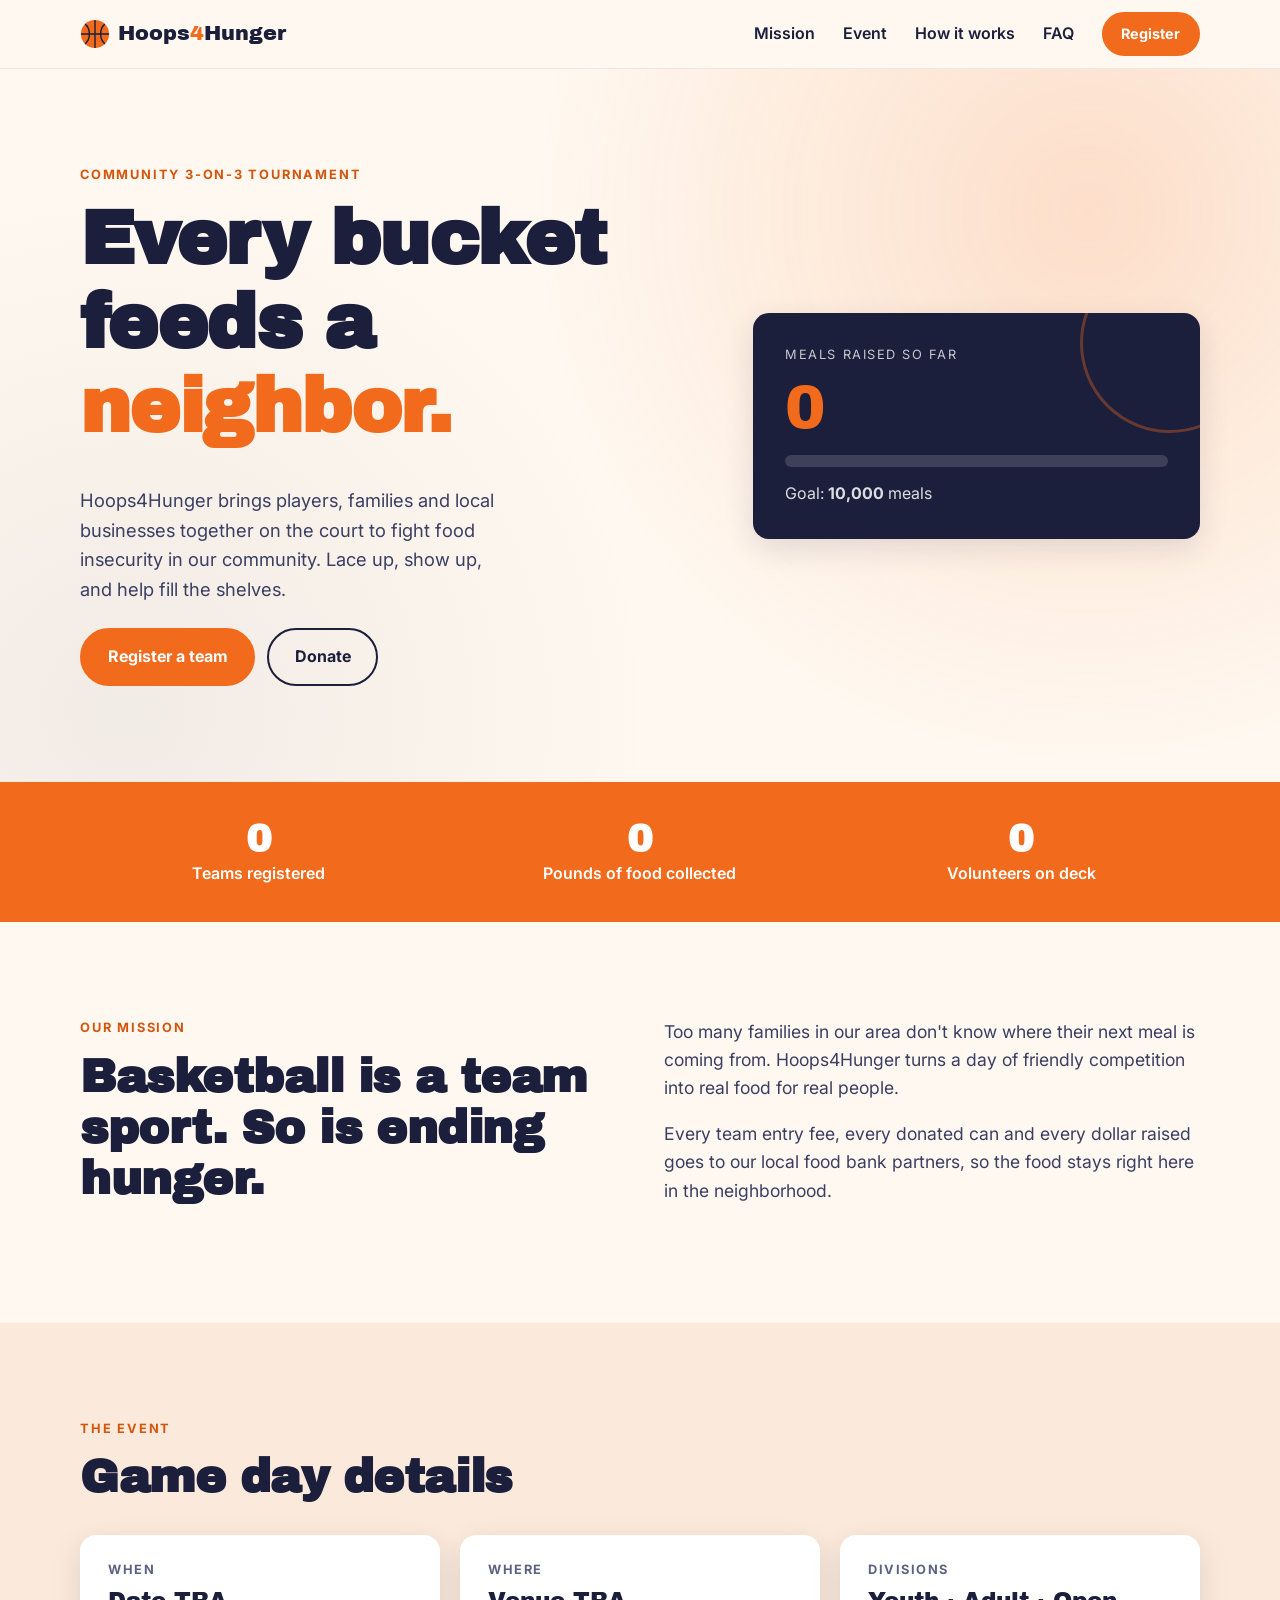
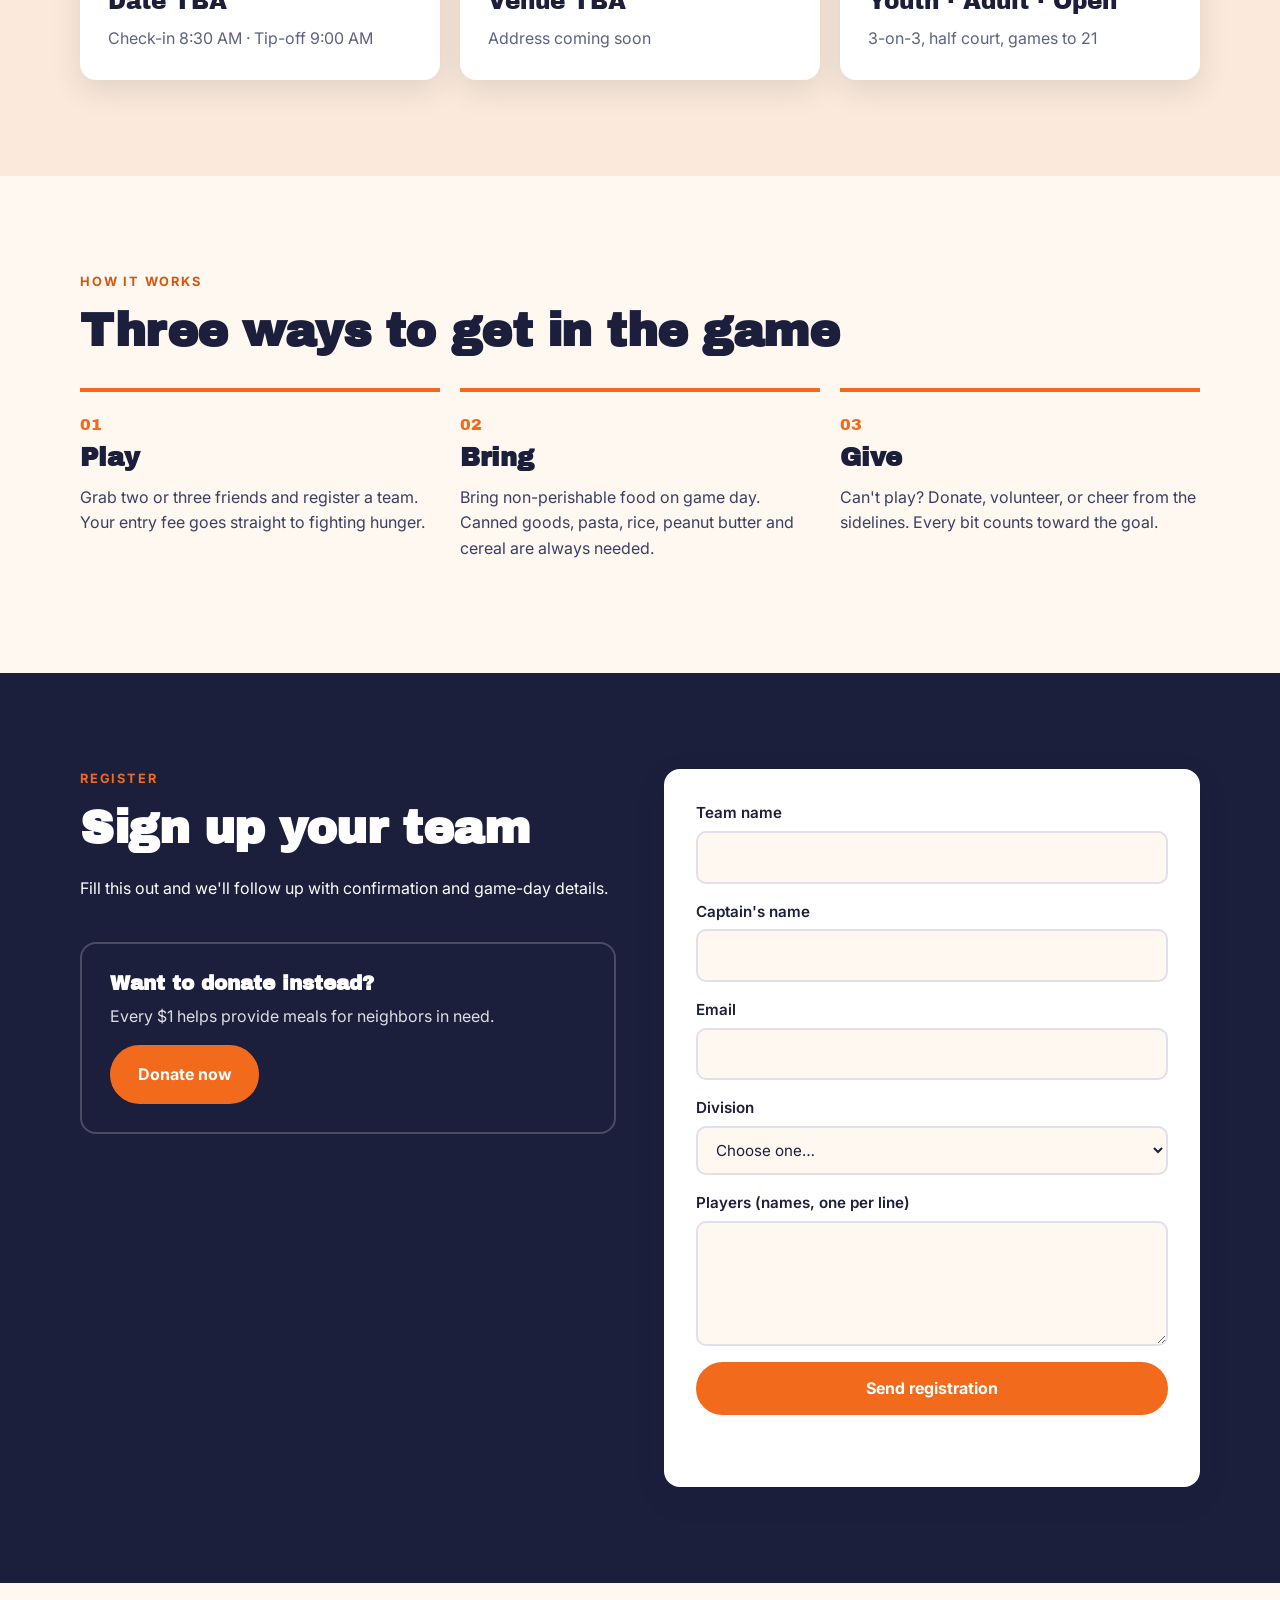
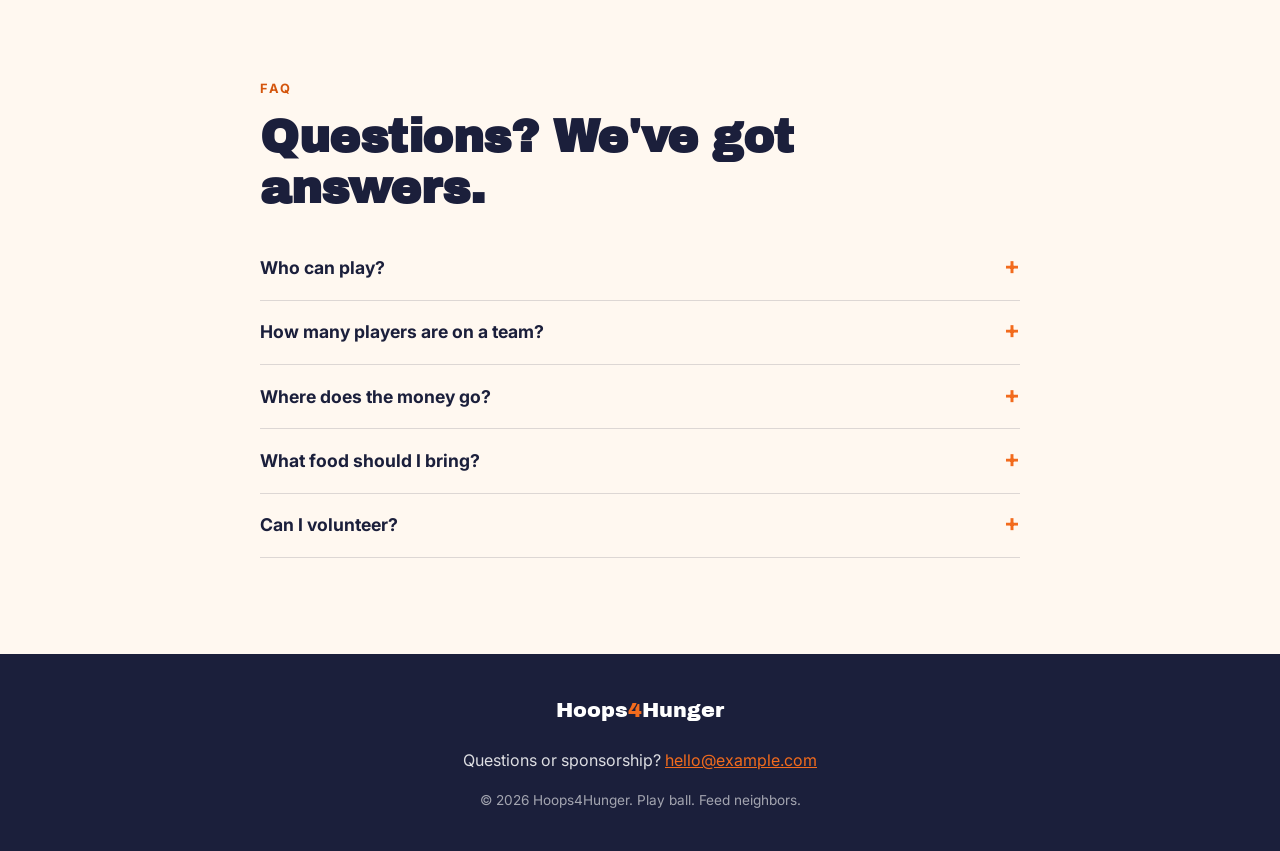
==== index.html @ 6881e4b5 "Add Hoops4Hunger one-page website Static HTML/CSS/JS site for the community 3-on-3 tournament: hero " ====
<!doctype html>
<html lang="en">
<head>
  <meta charset="utf-8">
  <meta name="viewport" content="width=device-width, initial-scale=1">
  <title>Hoops4Hunger — Play Ball. Feed Neighbors.</title>
  <meta name="description" content="Hoops4Hunger is a community basketball tournament where every bucket helps put food on the table for families in need.">
  <link rel="icon" href="data:image/svg+xml,%3Csvg xmlns='http://www.w3.org/2000/svg' viewBox='0 0 64 64'%3E%3Ccircle cx='32' cy='32' r='30' fill='%23f26b1d'/%3E%3Cpath d='M2 32h60M32 2v60M11 11c12 10 12 32 0 42M53 11c-12 10-12 32 0 42' stroke='%231b1f3b' stroke-width='3' fill='none'/%3E%3C/svg%3E">
  <link rel="preconnect" href="https://fonts.googleapis.com">
  <link rel="preconnect" href="https://fonts.gstatic.com" crossorigin>
  <link href="https://fonts.googleapis.com/css2?family=Archivo+Black&family=Inter:wght@400;500;600;700&display=swap" rel="stylesheet">
  <link rel="stylesheet" href="styles.css">
</head>
<body>
  <header class="nav" id="top">
    <div class="container nav-inner">
      <a href="#top" class="logo" aria-label="Hoops4Hunger home">
        <svg viewBox="0 0 64 64" aria-hidden="true"><circle cx="32" cy="32" r="30" fill="currentColor"/><path d="M2 32h60M32 2v60M11 11c12 10 12 32 0 42M53 11c-12 10-12 32 0 42" stroke="var(--ink)" stroke-width="3" fill="none"/></svg>
        <span class="wordmark">Hoops<span>4</span>Hunger</span>
      </a>
      <button class="nav-toggle" aria-expanded="false" aria-controls="nav-links" aria-label="Open menu">
        <span></span><span></span><span></span>
      </button>
      <nav id="nav-links" class="nav-links">
        <a href="#mission">Mission</a>
        <a href="#event">Event</a>
        <a href="#how">How it works</a>
        <a href="#faq">FAQ</a>
        <a href="#register" class="btn btn-small">Register</a>
      </nav>
    </div>
  </header>

  <main>
    <!-- HERO -->
    <section class="hero">
      <div class="container hero-inner">
        <div class="hero-copy">
          <p class="eyebrow">Community 3-on-3 Tournament</p>
          <h1>Every bucket<br>feeds a <em>neighbor.</em></h1>
          <p class="lead">Hoops4Hunger brings players, families and local businesses together on the court to fight food insecurity in our community. Lace up, show up, and help fill the shelves.</p>
          <div class="hero-actions">
            <a href="#register" class="btn">Register a team</a>
            <a href="#donate" class="btn btn-ghost">Donate</a>
          </div>
        </div>
        <div class="hero-card" aria-label="Fundraising progress">
          <p class="card-label">Meals raised so far</p>
          <p class="big-number" id="meals-count">0</p>
          <div class="progress" role="progressbar" aria-valuemin="0" aria-valuemax="100" aria-valuenow="0">
            <div class="progress-bar" id="progress-bar"></div>
          </div>
          <p class="card-foot">Goal: <strong id="meals-goal">0</strong> meals</p>
        </div>
      </div>
    </section>

    <!-- STATS -->
    <section class="stats">
      <div class="container stats-grid">
        <div><p class="stat" data-stat="teams">0</p><p>Teams registered</p></div>
        <div><p class="stat" data-stat="pounds">0</p><p>Pounds of food collected</p></div>
        <div><p class="stat" data-stat="volunteers">0</p><p>Volunteers on deck</p></div>
      </div>
    </section>

    <!-- MISSION -->
    <section id="mission" class="section">
      <div class="container split">
        <div>
          <p class="eyebrow">Our mission</p>
          <h2>Basketball is a team sport. So is ending hunger.</h2>
        </div>
        <div class="prose">
          <p>Too many families in our area don't know where their next meal is coming from. Hoops4Hunger turns a day of friendly competition into real food for real people.</p>
          <p>Every team entry fee, every donated can and every dollar raised goes to our local food bank partners, so the food stays right here in the neighborhood.</p>
        </div>
      </div>
    </section>

    <!-- EVENT -->
    <section id="event" class="section section-alt">
      <div class="container">
        <p class="eyebrow">The event</p>
        <h2>Game day details</h2>
        <!-- EDIT: replace the placeholder date, time and venue below -->
        <div class="cards">
          <article class="card">
            <h3>When</h3>
            <p class="card-big">Date TBA</p>
            <p>Check-in 8:30 AM · Tip-off 9:00 AM</p>
          </article>
          <article class="card">
            <h3>Where</h3>
            <p class="card-big">Venue TBA</p>
            <p>Address coming soon</p>
          </article>
          <article class="card">
            <h3>Divisions</h3>
            <p class="card-big">Youth · Adult · Open</p>
            <p>3-on-3, half court, games to 21</p>
          </article>
        </div>
      </div>
    </section>

    <!-- HOW IT WORKS -->
    <section id="how" class="section">
      <div class="container">
        <p class="eyebrow">How it works</p>
        <h2>Three ways to get in the game</h2>
        <ol class="steps">
          <li>
            <span class="step-num">01</span>
            <h3>Play</h3>
            <p>Grab two or three friends and register a team. Your entry fee goes straight to fighting hunger.</p>
          </li>
          <li>
            <span class="step-num">02</span>
            <h3>Bring</h3>
            <p>Bring non-perishable food on game day. Canned goods, pasta, rice, peanut butter and cereal are always needed.</p>
          </li>
          <li>
            <span class="step-num">03</span>
            <h3>Give</h3>
            <p>Can't play? Donate, volunteer, or cheer from the sidelines. Every bit counts toward the goal.</p>
          </li>
        </ol>
      </div>
    </section>

    <!-- REGISTER + DONATE -->
    <section id="register" class="section section-dark">
      <div class="container split">
        <div>
          <p class="eyebrow">Register</p>
          <h2>Sign up your team</h2>
          <p>Fill this out and we'll follow up with confirmation and game-day details.</p>
          <div id="donate" class="donate-box">
            <h3>Want to donate instead?</h3>
            <p>Every $1 helps provide meals for neighbors in need.</p>
            <!-- EDIT: point this link at your donation page (e.g. a GoFundMe, Givebutter or PayPal link) -->
            <a href="#" class="btn" id="donate-link">Donate now</a>
          </div>
        </div>
        <form class="form" id="register-form" novalidate>
          <label>Team name
            <input type="text" name="team" required autocomplete="off">
          </label>
          <label>Captain's name
            <input type="text" name="captain" required autocomplete="name">
          </label>
          <label>Email
            <input type="email" name="email" required autocomplete="email">
          </label>
          <label>Division
            <select name="division" required>
              <option value="">Choose one…</option>
              <option>Youth (under 16)</option>
              <option>Adult (16+)</option>
              <option>Open</option>
            </select>
          </label>
          <label>Players (names, one per line)
            <textarea name="players" rows="4"></textarea>
          </label>
          <button type="submit" class="btn btn-full">Send registration</button>
          <p class="form-status" id="form-status" role="status" aria-live="polite"></p>
        </form>
      </div>
    </section>

    <!-- FAQ -->
    <section id="faq" class="section">
      <div class="container narrow">
        <p class="eyebrow">FAQ</p>
        <h2>Questions? We've got answers.</h2>
        <details>
          <summary>Who can play?</summary>
          <p>Everyone! We have youth, adult and open divisions so players of every age and skill level can join in.</p>
        </details>
        <details>
          <summary>How many players are on a team?</summary>
          <p>Three on the court, with up to one substitute, so register teams of three or four.</p>
        </details>
        <details>
          <summary>Where does the money go?</summary>
          <p>All proceeds and food donations go directly to our local food bank partners.</p>
        </details>
        <details>
          <summary>What food should I bring?</summary>
          <p>Non-perishable, unexpired items: canned vegetables, soups, beans and tuna, plus pasta, rice, peanut butter and cereal. Please no glass jars.</p>
        </details>
        <details>
          <summary>Can I volunteer?</summary>
          <p>Absolutely. We need scorekeepers, refs, check-in help and food sorters. Reach out using the contact link below.</p>
        </details>
      </div>
    </section>
  </main>

  <footer class="footer">
    <div class="container footer-inner">
      <p class="logo logo-footer"><span class="wordmark">Hoops<span>4</span>Hunger</span></p>
      <!-- EDIT: replace with your real contact email -->
      <p>Questions or sponsorship? <a href="mailto:hello@example.com" id="contact-link">hello@example.com</a></p>
      <p class="small">&copy; <span id="year"></span> Hoops4Hunger. Play ball. Feed neighbors.</p>
    </div>
  </footer>

  <script src="script.js"></script>
</body>
</html>
---- styles.css ----
:root {
  --orange: #f26b1d;
  --orange-dark: #d4550c;
  --ink: #1b1f3b;
  --ink-soft: #3a3f63;
  --cream: #fff8f0;
  --sand: #fbeadb;
  --white: #ffffff;
  --muted: #5d6280;
  --radius: 16px;
  --shadow: 0 10px 30px rgba(27, 31, 59, 0.12);
}

*, *::before, *::after { box-sizing: border-box; }

html { scroll-behavior: smooth; scroll-padding-top: 80px; }

body {
  margin: 0;
  font-family: "Inter", system-ui, -apple-system, sans-serif;
  color: var(--ink);
  background: var(--cream);
  line-height: 1.6;
  -webkit-font-smoothing: antialiased;
}

h1, h2, h3 { font-family: "Archivo Black", "Inter", sans-serif; line-height: 1.1; margin: 0 0 0.5em; }
h1 { font-size: clamp(2.6rem, 7vw, 4.75rem); letter-spacing: -0.02em; }
h2 { font-size: clamp(1.9rem, 4.5vw, 2.9rem); letter-spacing: -0.01em; }
h3 { font-size: 1.25rem; }
p { margin: 0 0 1em; }
a { color: var(--orange-dark); }

.container { width: min(1120px, 100% - 32px); margin-inline: auto; }
.narrow { width: min(760px, 100% - 32px); }

.eyebrow {
  text-transform: uppercase;
  letter-spacing: 0.14em;
  font-weight: 700;
  font-size: 0.8rem;
  color: var(--orange-dark);
  margin-bottom: 0.75rem;
}

/* Buttons */
.btn {
  display: inline-block;
  background: var(--orange);
  color: var(--white);
  font-weight: 700;
  text-decoration: none;
  padding: 0.9rem 1.6rem;
  border-radius: 999px;
  border: 2px solid var(--orange);
  cursor: pointer;
  font-size: 1rem;
  font-family: inherit;
  transition: transform 0.15s ease, background 0.15s ease;
}
.btn:hover { background: var(--orange-dark); border-color: var(--orange-dark); transform: translateY(-2px); }
.btn:focus-visible, a:focus-visible, button:focus-visible, input:focus-visible, select:focus-visible, textarea:focus-visible, summary:focus-visible {
  outline: 3px solid var(--ink);
  outline-offset: 3px;
}
.btn-ghost { background: transparent; color: var(--ink); border-color: var(--ink); }
.btn-ghost:hover { background: var(--ink); color: var(--white); border-color: var(--ink); }
.btn-small { padding: 0.5rem 1.1rem; font-size: 0.9rem; }
.btn-full { width: 100%; }

/* Nav */
.nav {
  position: sticky; top: 0; z-index: 10;
  background: rgba(255, 248, 240, 0.92);
  backdrop-filter: blur(8px);
  border-bottom: 1px solid rgba(27, 31, 59, 0.08);
}
.nav-inner { display: flex; align-items: center; justify-content: space-between; height: 68px; }
.logo {
  display: inline-flex; align-items: center; gap: 0.5rem;
  font-family: "Archivo Black", sans-serif; font-size: 1.3rem;
  color: var(--ink); text-decoration: none;
}
.wordmark span { color: var(--orange); }
.logo svg { width: 30px; height: 30px; color: var(--orange); }
.nav-links { display: flex; align-items: center; gap: 1.75rem; }
.nav-links a:not(.btn) { color: var(--ink); text-decoration: none; font-weight: 600; }
.nav-links a:not(.btn):hover { color: var(--orange-dark); }
.nav-toggle { display: none; background: none; border: 0; padding: 8px; cursor: pointer; }
.nav-toggle span { display: block; width: 24px; height: 2px; background: var(--ink); margin: 5px 0; transition: transform 0.2s; }

/* Hero */
.hero {
  padding: clamp(3rem, 8vw, 6rem) 0;
  background:
    radial-gradient(circle at 85% 20%, rgba(242, 107, 29, 0.18), transparent 45%),
    radial-gradient(circle at 10% 90%, rgba(27, 31, 59, 0.06), transparent 40%);
}
.hero-inner { display: grid; grid-template-columns: 1.4fr 1fr; gap: 3rem; align-items: center; }
.hero h1 em { font-style: normal; color: var(--orange); }
.lead { font-size: 1.15rem; color: var(--ink-soft); max-width: 36ch; }
.hero-actions { display: flex; gap: 0.75rem; flex-wrap: wrap; margin-top: 1.5rem; }
.hero-card {
  background: var(--ink); color: var(--white);
  border-radius: var(--radius); padding: 2rem;
  box-shadow: var(--shadow);
  position: relative; overflow: hidden;
}
.hero-card::after {
  content: ""; position: absolute; right: -60px; top: -60px;
  width: 180px; height: 180px; border-radius: 50%;
  border: 3px solid rgba(242, 107, 29, 0.35);
}
.card-label { text-transform: uppercase; letter-spacing: 0.12em; font-size: 0.8rem; opacity: 0.75; }
.big-number { font-family: "Archivo Black", sans-serif; font-size: clamp(2.8rem, 6vw, 3.8rem); color: var(--orange); margin: 0.25rem 0 1rem; line-height: 1; }
.progress { height: 12px; background: rgba(255, 255, 255, 0.15); border-radius: 999px; overflow: hidden; }
.progress-bar { height: 100%; width: 0; background: var(--orange); border-radius: 999px; transition: width 1.4s ease; }
.card-foot { margin: 0.9rem 0 0; opacity: 0.85; }

/* Stats */
.stats { background: var(--orange); color: var(--white); padding: 2.25rem 0; }
.stats-grid { display: grid; grid-template-columns: repeat(3, 1fr); gap: 1.5rem; text-align: center; }
.stats-grid p { margin: 0; font-weight: 600; }
.stat { font-family: "Archivo Black", sans-serif; font-size: 2.4rem; line-height: 1.1; }

/* Sections */
.section { padding: clamp(3.5rem, 8vw, 6rem) 0; }
.section-alt { background: var(--sand); }
.section-dark { background: var(--ink); color: var(--white); }
.section-dark .eyebrow { color: var(--orange); }
.split { display: grid; grid-template-columns: 1fr 1fr; gap: 3rem; align-items: start; }
.prose { font-size: 1.1rem; color: var(--ink-soft); }

/* Cards */
.cards { display: grid; grid-template-columns: repeat(3, 1fr); gap: 1.25rem; margin-top: 2rem; }
.card { background: var(--white); border-radius: var(--radius); padding: 1.75rem; box-shadow: var(--shadow); }
.card h3 { font-family: "Inter", sans-serif; font-size: 0.8rem; text-transform: uppercase; letter-spacing: 0.12em; color: var(--muted); }
.card-big { font-family: "Archivo Black", sans-serif; font-size: 1.45rem; margin-bottom: 0.4rem; }
.card p:last-child { margin: 0; color: var(--muted); }

/* Steps */
.steps { list-style: none; padding: 0; margin: 2rem 0 0; display: grid; grid-template-columns: repeat(3, 1fr); gap: 1.25rem; }
.steps li { border-top: 4px solid var(--orange); padding-top: 1.25rem; }
.step-num { font-family: "Archivo Black", sans-serif; color: var(--orange); font-size: 1rem; }
.steps h3 { margin-top: 0.4rem; font-size: 1.6rem; }
.steps p { color: var(--ink-soft); }

/* Form */
.form { background: var(--white); color: var(--ink); border-radius: var(--radius); padding: 2rem; display: grid; gap: 1rem; box-shadow: var(--shadow); }
.form label { display: grid; gap: 0.35rem; font-weight: 600; font-size: 0.95rem; }
.form input, .form select, .form textarea {
  font: inherit; font-weight: 400;
  padding: 0.75rem 0.9rem;
  border: 2px solid #e3dfe9; border-radius: 10px;
  background: var(--cream); color: var(--ink);
  width: 100%;
}
.form input:focus, .form select:focus, .form textarea:focus { border-color: var(--orange); outline: none; }
.form .invalid { border-color: #c62828; }
.form-status { margin: 0; font-weight: 600; min-height: 1.5em; }
.form-status.error { color: #c62828; }
.form-status.ok { color: #2e7d32; }

.donate-box { margin-top: 2.5rem; padding: 1.75rem; border: 2px solid rgba(255, 255, 255, 0.2); border-radius: var(--radius); }
.donate-box p { opacity: 0.85; }

/* FAQ */
details { border-bottom: 1px solid rgba(27, 31, 59, 0.15); padding: 1.1rem 0; }
summary { cursor: pointer; font-weight: 700; font-size: 1.1rem; list-style: none; display: flex; justify-content: space-between; gap: 1rem; }
summary::-webkit-details-marker { display: none; }
summary::after { content: "+"; color: var(--orange); font-size: 1.5rem; line-height: 1; transition: transform 0.2s; }
details[open] summary::after { transform: rotate(45deg); }
details p { margin: 0.75rem 0 0; color: var(--ink-soft); }

/* Footer */
.footer { background: var(--ink); color: rgba(255, 255, 255, 0.85); padding: 2.5rem 0; text-align: center; }
.footer a { color: var(--orange); }
.logo-footer { color: var(--white); justify-content: center; }
.small { font-size: 0.85rem; opacity: 0.7; margin: 0; }

/* Responsive */
@media (max-width: 860px) {
  .hero-inner, .split { grid-template-columns: 1fr; gap: 2rem; }
  .cards, .steps { grid-template-columns: 1fr; }
  .nav-toggle { display: block; }
  .nav-links {
    position: absolute; top: 68px; left: 0; right: 0;
    flex-direction: column; gap: 1rem; padding: 1.5rem 16px;
    background: var(--cream); border-bottom: 1px solid rgba(27, 31, 59, 0.1);
    display: none;
  }
  .nav-links.open { display: flex; }
  .nav-toggle[aria-expanded="true"] span:nth-child(1) { transform: translateY(7px) rotate(45deg); }
  .nav-toggle[aria-expanded="true"] span:nth-child(2) { opacity: 0; }
  .nav-toggle[aria-expanded="true"] span:nth-child(3) { transform: translateY(-7px) rotate(-45deg); }
}
@media (max-width: 560px) {
  .stats-grid { grid-template-columns: 1fr; gap: 1rem; }
}

@media (prefers-reduced-motion: reduce) {
  html { scroll-behavior: auto; }
  * { transition: none !important; }
}
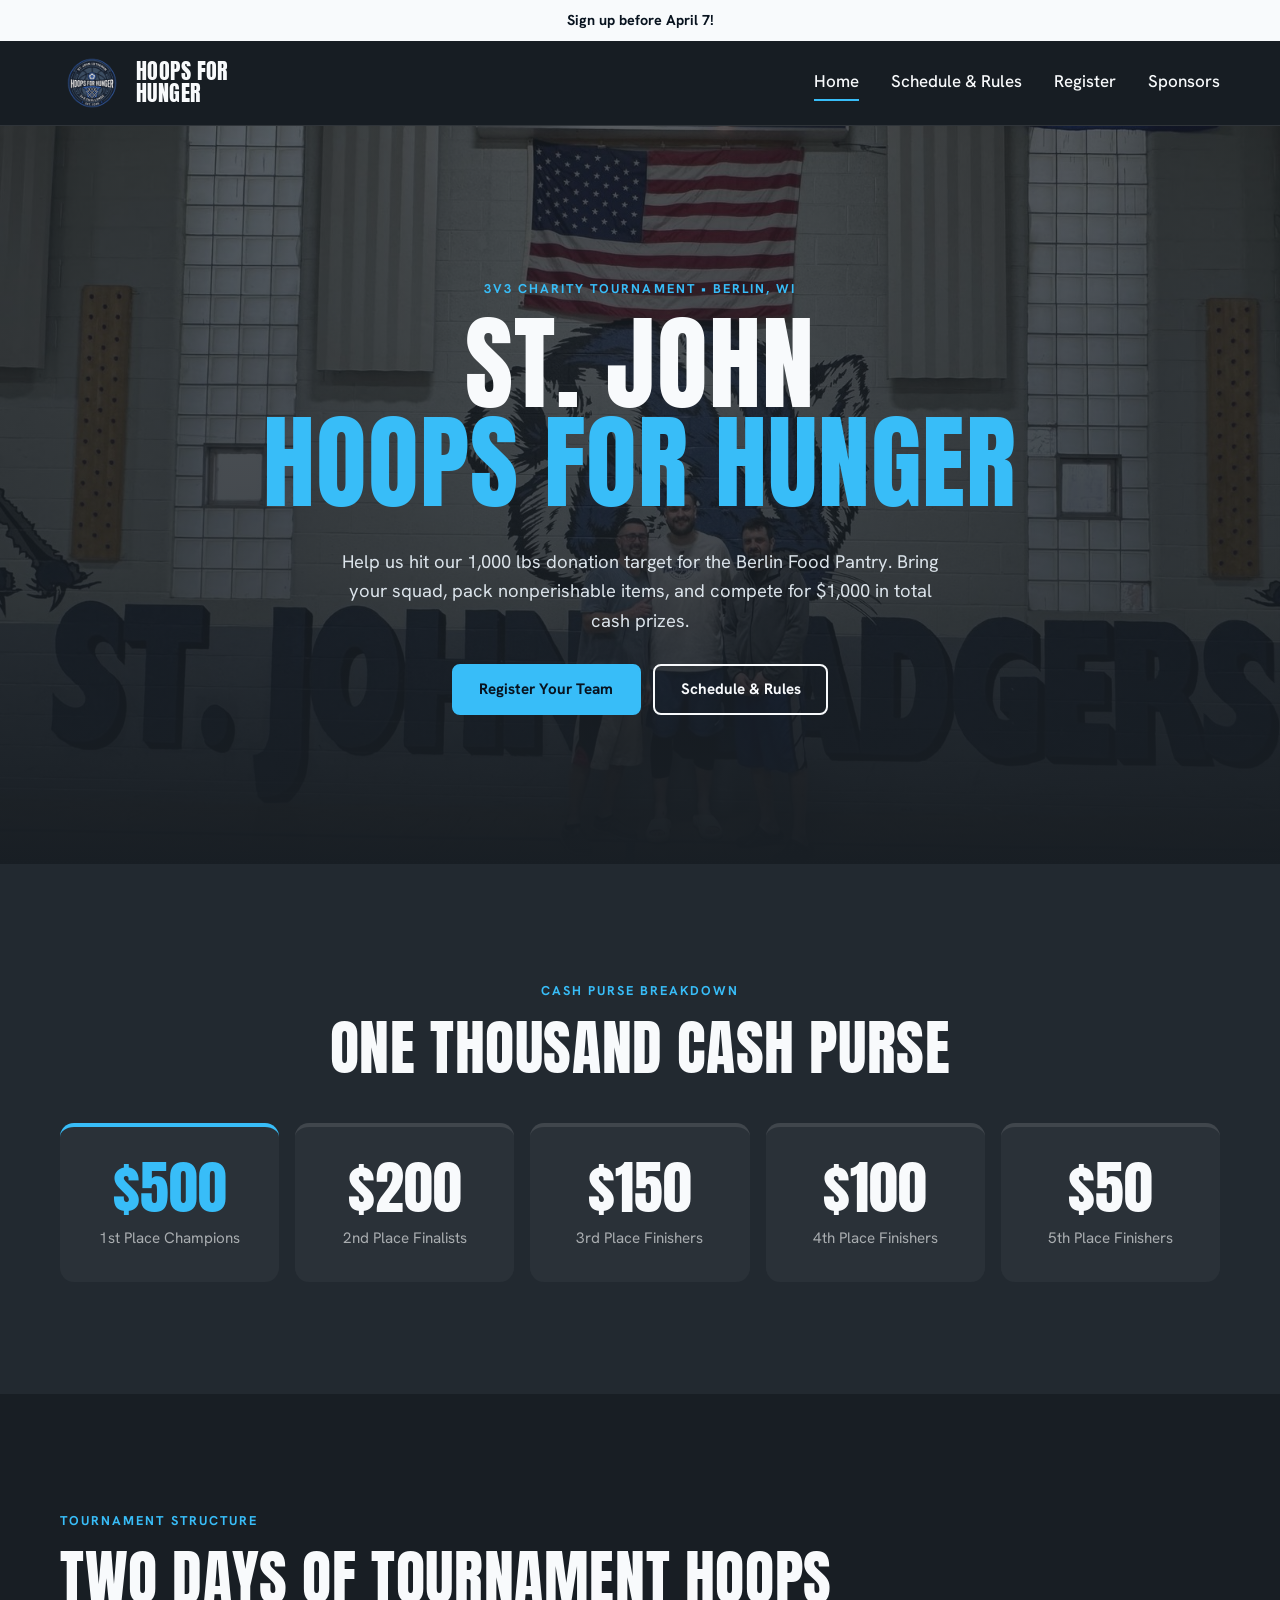
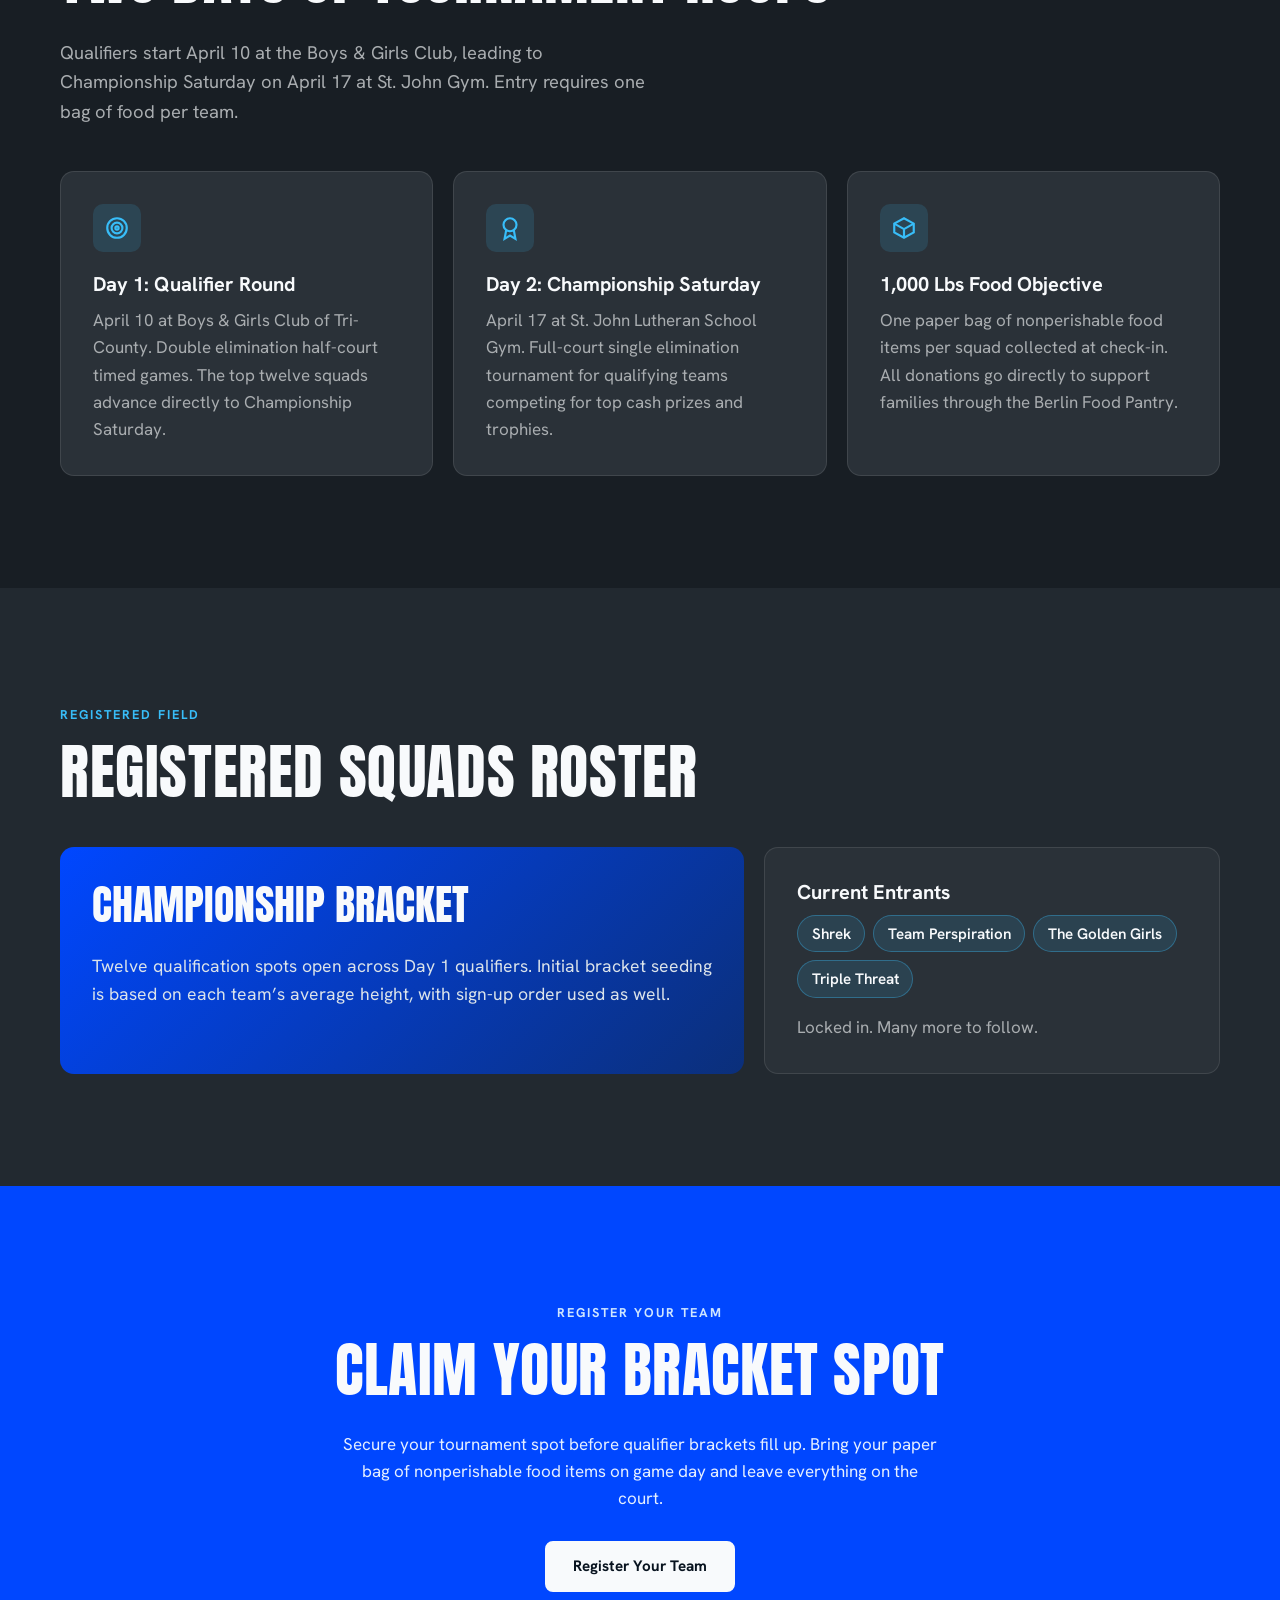
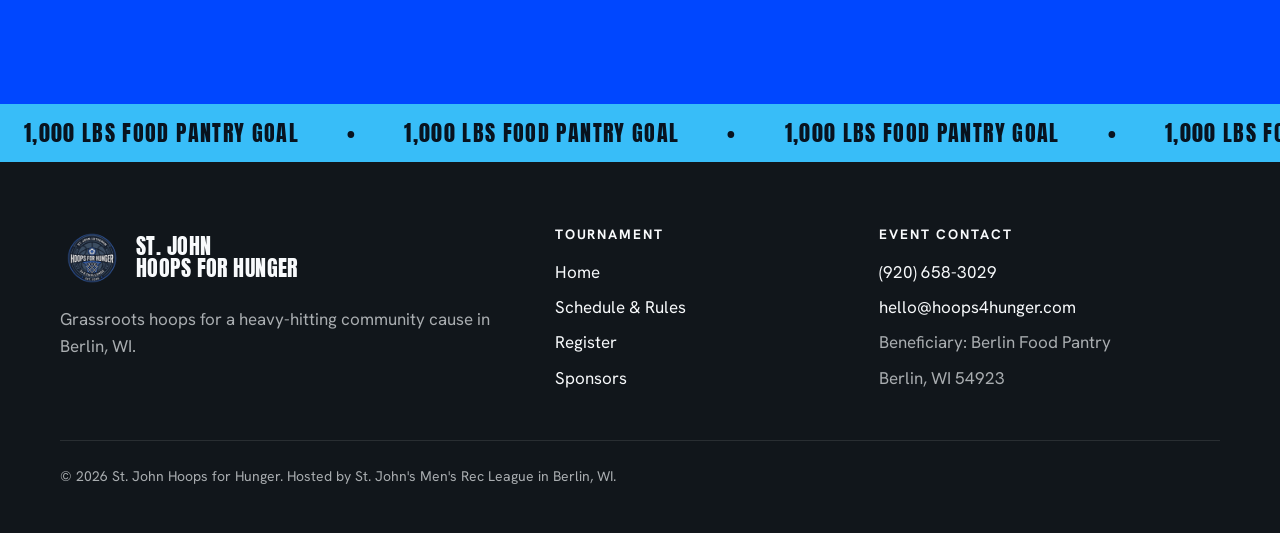
==== commit 29906034: "Rebuild site to mirror hoops4hunger.com content and rules Four pages matching the current site: Home" ====
--- a/index.html
+++ b/index.html
@@ -3,211 +3,153 @@
 <head>
   <meta charset="utf-8">
   <meta name="viewport" content="width=device-width, initial-scale=1">
-  <title>Hoops4Hunger — Play Ball. Feed Neighbors.</title>
-  <meta name="description" content="Hoops4Hunger is a community basketball tournament where every bucket helps put food on the table for families in need.">
-  <link rel="icon" href="data:image/svg+xml,%3Csvg xmlns='http://www.w3.org/2000/svg' viewBox='0 0 64 64'%3E%3Ccircle cx='32' cy='32' r='30' fill='%23f26b1d'/%3E%3Cpath d='M2 32h60M32 2v60M11 11c12 10 12 32 0 42M53 11c-12 10-12 32 0 42' stroke='%231b1f3b' stroke-width='3' fill='none'/%3E%3C/svg%3E">
+  <title>Hoops for Hunger 3v3 Challenge | St. John Lutheran Charity Basketball Event</title>
+  <meta name="description" content="Join the St. John Lutheran Hoops for Hunger 3v3 Challenge in Berlin, WI. Fast-paced basketball, community impact, and all proceeds supporting local families facing food insecurity. Register your team today.">
+  <meta property="og:title" content="St. John Hoops for Hunger 3v3 Challenge">
+  <meta property="og:description" content="3v3 charity basketball tournament in Berlin, WI benefiting the Berlin Food Pantry.">
+  <meta property="og:image" content="images/logo.png">
+  <link rel="icon" type="image/png" href="images/logo.png">
   <link rel="preconnect" href="https://fonts.googleapis.com">
   <link rel="preconnect" href="https://fonts.gstatic.com" crossorigin>
-  <link href="https://fonts.googleapis.com/css2?family=Archivo+Black&family=Inter:wght@400;500;600;700&display=swap" rel="stylesheet">
+  <link href="https://fonts.googleapis.com/css2?family=Anton&family=Hanken+Grotesk:wght@400;500;600;700&display=swap" rel="stylesheet">
   <link rel="stylesheet" href="styles.css">
 </head>
 <body>
-  <header class="nav" id="top">
+  <a class="announce" href="register.html">Sign up before April 7!</a>
+  <header class="nav">
     <div class="container nav-inner">
-      <a href="#top" class="logo" aria-label="Hoops4Hunger home">
-        <svg viewBox="0 0 64 64" aria-hidden="true"><circle cx="32" cy="32" r="30" fill="currentColor"/><path d="M2 32h60M32 2v60M11 11c12 10 12 32 0 42M53 11c-12 10-12 32 0 42" stroke="var(--ink)" stroke-width="3" fill="none"/></svg>
-        <span class="wordmark">Hoops<span>4</span>Hunger</span>
-      </a>
-      <button class="nav-toggle" aria-expanded="false" aria-controls="nav-links" aria-label="Open menu">
-        <span></span><span></span><span></span>
-      </button>
+      <a href="index.html" class="brand"><img src="images/logo.png" alt="St. John Lutheran Hoops for Hunger 3v3 Challenge logo"><span>Hoops for<br>Hunger</span></a>
+      <button class="nav-toggle" aria-expanded="false" aria-controls="nav-links" aria-label="Menu"><span></span><span></span><span></span></button>
       <nav id="nav-links" class="nav-links">
-        <a href="#mission">Mission</a>
-        <a href="#event">Event</a>
-        <a href="#how">How it works</a>
-        <a href="#faq">FAQ</a>
-        <a href="#register" class="btn btn-small">Register</a>
+        <a href="index.html" aria-current="page">Home</a>
+        <a href="schedule-rules.html">Schedule &amp; Rules</a>
+        <a href="register.html">Register</a>
+        <a href="sponsors.html">Sponsors</a>
       </nav>
     </div>
   </header>
 
   <main>
-    <!-- HERO -->
     <section class="hero">
-      <div class="container hero-inner">
-        <div class="hero-copy">
-          <p class="eyebrow">Community 3-on-3 Tournament</p>
-          <h1>Every bucket<br>feeds a <em>neighbor.</em></h1>
-          <p class="lead">Hoops4Hunger brings players, families and local businesses together on the court to fight food insecurity in our community. Lace up, show up, and help fill the shelves.</p>
-          <div class="hero-actions">
-            <a href="#register" class="btn">Register a team</a>
-            <a href="#donate" class="btn btn-ghost">Donate</a>
-          </div>
-        </div>
-        <div class="hero-card" aria-label="Fundraising progress">
-          <p class="card-label">Meals raised so far</p>
-          <p class="big-number" id="meals-count">0</p>
-          <div class="progress" role="progressbar" aria-valuemin="0" aria-valuemax="100" aria-valuenow="0">
-            <div class="progress-bar" id="progress-bar"></div>
-          </div>
-          <p class="card-foot">Goal: <strong id="meals-goal">0</strong> meals</p>
+      <div class="container center">
+        <p class="eyebrow">3v3 Charity Tournament • Berlin, WI</p>
+        <h1>St. John<br><span class="accent">Hoops for Hunger</span></h1>
+        <p class="lead">Help us hit our 1,000 lbs donation target for the Berlin Food Pantry. Bring your squad, pack nonperishable items, and compete for $1,000 in total cash prizes.</p>
+        <div class="btn-row">
+          <a href="register.html" class="btn">Register Your Team</a>
+          <a href="schedule-rules.html" class="btn btn-outline">Schedule &amp; Rules</a>
         </div>
       </div>
     </section>
 
-    <!-- STATS -->
-    <section class="stats">
-      <div class="container stats-grid">
-        <div><p class="stat" data-stat="teams">0</p><p>Teams registered</p></div>
-        <div><p class="stat" data-stat="pounds">0</p><p>Pounds of food collected</p></div>
-        <div><p class="stat" data-stat="volunteers">0</p><p>Volunteers on deck</p></div>
-      </div>
-    </section>
-
-    <!-- MISSION -->
-    <section id="mission" class="section">
-      <div class="container split">
-        <div>
-          <p class="eyebrow">Our mission</p>
-          <h2>Basketball is a team sport. So is ending hunger.</h2>
+    <section class="section section-raised">
+      <div class="container">
+        <div class="section-head center">
+          <p class="eyebrow">Cash Purse Breakdown</p>
+          <h2>One Thousand Cash Purse</h2>
         </div>
-        <div class="prose">
-          <p>Too many families in our area don't know where their next meal is coming from. Hoops4Hunger turns a day of friendly competition into real food for real people.</p>
-          <p>Every team entry fee, every donated can and every dollar raised goes to our local food bank partners, so the food stays right here in the neighborhood.</p>
+        <div class="purse">
+          <div class="purse-item"><p class="purse-amount">$500</p><p class="purse-label">1st Place Champions</p></div>
+          <div class="purse-item"><p class="purse-amount">$200</p><p class="purse-label">2nd Place Finalists</p></div>
+          <div class="purse-item"><p class="purse-amount">$150</p><p class="purse-label">3rd Place Finishers</p></div>
+          <div class="purse-item"><p class="purse-amount">$100</p><p class="purse-label">4th Place Finishers</p></div>
+          <div class="purse-item"><p class="purse-amount">$50</p><p class="purse-label">5th Place Finishers</p></div>
         </div>
       </div>
     </section>
 
-    <!-- EVENT -->
-    <section id="event" class="section section-alt">
+    <section class="section">
       <div class="container">
-        <p class="eyebrow">The event</p>
-        <h2>Game day details</h2>
-        <!-- EDIT: replace the placeholder date, time and venue below -->
+        <div class="section-head">
+          <p class="eyebrow">Tournament Structure</p>
+          <h2>Two Days of Tournament Hoops</h2>
+          <p class="lead">Qualifiers start April 10 at the Boys &amp; Girls Club, leading to Championship Saturday on April 17 at St. John Gym. Entry requires one bag of food per team.</p>
+        </div>
         <div class="cards">
           <article class="card">
-            <h3>When</h3>
-            <p class="card-big">Date TBA</p>
-            <p>Check-in 8:30 AM · Tip-off 9:00 AM</p>
+            <div class="card-icon"><svg viewBox="0 0 24 24" fill="none" stroke="currentColor" stroke-width="2" aria-hidden="true"><circle cx="12" cy="12" r="9"/><circle cx="12" cy="12" r="5"/><circle cx="12" cy="12" r="1.5"/></svg></div>
+            <h3>Day 1: Qualifier Round</h3>
+            <p>April 10 at Boys &amp; Girls Club of Tri-County. Double elimination half-court timed games. The top twelve squads advance directly to Championship Saturday.</p>
           </article>
           <article class="card">
-            <h3>Where</h3>
-            <p class="card-big">Venue TBA</p>
-            <p>Address coming soon</p>
+            <div class="card-icon"><svg viewBox="0 0 24 24" fill="none" stroke="currentColor" stroke-width="2" aria-hidden="true"><circle cx="12" cy="9" r="6"/><path d="M8.5 14 7 22l5-3 5 3-1.5-8"/></svg></div>
+            <h3>Day 2: Championship Saturday</h3>
+            <p>April 17 at St. John Lutheran School Gym. Full-court single elimination tournament for qualifying teams competing for top cash prizes and trophies.</p>
           </article>
           <article class="card">
-            <h3>Divisions</h3>
-            <p class="card-big">Youth · Adult · Open</p>
-            <p>3-on-3, half court, games to 21</p>
+            <div class="card-icon"><svg viewBox="0 0 24 24" fill="none" stroke="currentColor" stroke-width="2" aria-hidden="true"><path d="M21 8 12 3 3 8v8l9 5 9-5z"/><path d="m3 8 9 5 9-5M12 13v8"/></svg></div>
+            <h3>1,000 Lbs Food Objective</h3>
+            <p>One paper bag of nonperishable food items per squad collected at check-in. All donations go directly to support families through the Berlin Food Pantry.</p>
           </article>
         </div>
       </div>
     </section>
 
-    <!-- HOW IT WORKS -->
-    <section id="how" class="section">
+    <section class="section section-raised">
       <div class="container">
-        <p class="eyebrow">How it works</p>
-        <h2>Three ways to get in the game</h2>
-        <ol class="steps">
-          <li>
-            <span class="step-num">01</span>
-            <h3>Play</h3>
-            <p>Grab two or three friends and register a team. Your entry fee goes straight to fighting hunger.</p>
-          </li>
-          <li>
-            <span class="step-num">02</span>
-            <h3>Bring</h3>
-            <p>Bring non-perishable food on game day. Canned goods, pasta, rice, peanut butter and cereal are always needed.</p>
-          </li>
-          <li>
-            <span class="step-num">03</span>
-            <h3>Give</h3>
-            <p>Can't play? Donate, volunteer, or cheer from the sidelines. Every bit counts toward the goal.</p>
-          </li>
-        </ol>
+        <div class="section-head">
+          <p class="eyebrow">Registered Field</p>
+          <h2>Registered Squads Roster</h2>
+        </div>
+        <div class="roster">
+          <article class="card card-feature">
+            <h3>Championship Bracket</h3>
+            <p>Twelve qualification spots open across Day 1 qualifiers. Initial bracket seeding is based on each team’s average height, with sign-up order used as well.</p>
+          </article>
+          <article class="card">
+            <h3>Current Entrants</h3>
+            <ul class="team-list">
+              <li>Shrek</li>
+              <li>Team Perspiration</li>
+              <li>The Golden Girls</li>
+              <li>Triple Threat</li>
+            </ul>
+            <p>Locked in. Many more to follow.</p>
+          </article>
+        </div>
       </div>
     </section>
 
-    <!-- REGISTER + DONATE -->
-    <section id="register" class="section section-dark">
-      <div class="container split">
-        <div>
-          <p class="eyebrow">Register</p>
-          <h2>Sign up your team</h2>
-          <p>Fill this out and we'll follow up with confirmation and game-day details.</p>
-          <div id="donate" class="donate-box">
-            <h3>Want to donate instead?</h3>
-            <p>Every $1 helps provide meals for neighbors in need.</p>
-            <!-- EDIT: point this link at your donation page (e.g. a GoFundMe, Givebutter or PayPal link) -->
-            <a href="#" class="btn" id="donate-link">Donate now</a>
-          </div>
-        </div>
-        <form class="form" id="register-form" novalidate>
-          <label>Team name
-            <input type="text" name="team" required autocomplete="off">
-          </label>
-          <label>Captain's name
-            <input type="text" name="captain" required autocomplete="name">
-          </label>
-          <label>Email
-            <input type="email" name="email" required autocomplete="email">
-          </label>
-          <label>Division
-            <select name="division" required>
-              <option value="">Choose one…</option>
-              <option>Youth (under 16)</option>
-              <option>Adult (16+)</option>
-              <option>Open</option>
-            </select>
-          </label>
-          <label>Players (names, one per line)
-            <textarea name="players" rows="4"></textarea>
-          </label>
-          <button type="submit" class="btn btn-full">Send registration</button>
-          <p class="form-status" id="form-status" role="status" aria-live="polite"></p>
-        </form>
-      </div>
-    </section>
-
-    <!-- FAQ -->
-    <section id="faq" class="section">
-      <div class="container narrow">
-        <p class="eyebrow">FAQ</p>
-        <h2>Questions? We've got answers.</h2>
-        <details>
-          <summary>Who can play?</summary>
-          <p>Everyone! We have youth, adult and open divisions so players of every age and skill level can join in.</p>
-        </details>
-        <details>
-          <summary>How many players are on a team?</summary>
-          <p>Three on the court, with up to one substitute, so register teams of three or four.</p>
-        </details>
-        <details>
-          <summary>Where does the money go?</summary>
-          <p>All proceeds and food donations go directly to our local food bank partners.</p>
-        </details>
-        <details>
-          <summary>What food should I bring?</summary>
-          <p>Non-perishable, unexpired items: canned vegetables, soups, beans and tuna, plus pasta, rice, peanut butter and cereal. Please no glass jars.</p>
-        </details>
-        <details>
-          <summary>Can I volunteer?</summary>
-          <p>Absolutely. We need scorekeepers, refs, check-in help and food sorters. Reach out using the contact link below.</p>
-        </details>
+    <section class="section cta-band">
+      <div class="container">
+        <p class="eyebrow">Register Your Team</p>
+        <h2>Claim Your Bracket Spot</h2>
+        <p>Secure your tournament spot before qualifier brackets fill up. Bring your paper bag of nonperishable food items on game day and leave everything on the court.</p>
+        <div class="btn-row" style="justify-content:center"><a href="register.html" class="btn btn-light">Register Your Team</a></div>
       </div>
     </section>
   </main>
 
+  <div class="goal-strip" aria-hidden="true"><div class="goal-track"><span>1,000 LBS FOOD PANTRY GOAL</span><span>•</span><span>1,000 LBS FOOD PANTRY GOAL</span><span>•</span><span>1,000 LBS FOOD PANTRY GOAL</span><span>•</span><span>1,000 LBS FOOD PANTRY GOAL</span><span>•</span><span>1,000 LBS FOOD PANTRY GOAL</span><span>•</span><span>1,000 LBS FOOD PANTRY GOAL</span><span>•</span><span>1,000 LBS FOOD PANTRY GOAL</span><span>•</span><span>1,000 LBS FOOD PANTRY GOAL</span><span>•</span></div></div>
   <footer class="footer">
-    <div class="container footer-inner">
-      <p class="logo logo-footer"><span class="wordmark">Hoops<span>4</span>Hunger</span></p>
-      <!-- EDIT: replace with your real contact email -->
-      <p>Questions or sponsorship? <a href="mailto:hello@example.com" id="contact-link">hello@example.com</a></p>
-      <p class="small">&copy; <span id="year"></span> Hoops4Hunger. Play ball. Feed neighbors.</p>
+    <div class="container">
+      <div class="footer-grid">
+        <div>
+          <a href="index.html" class="brand"><img src="images/logo.png" alt=""><span>St. John<br>Hoops for Hunger</span></a>
+          <p>Grassroots hoops for a heavy-hitting community cause in Berlin, WI.</p>
+        </div>
+        <div>
+          <h3>Tournament</h3>
+          <ul>
+            <li><a href="index.html">Home</a></li>
+            <li><a href="schedule-rules.html">Schedule &amp; Rules</a></li>
+            <li><a href="register.html">Register</a></li>
+            <li><a href="sponsors.html">Sponsors</a></li>
+          </ul>
+        </div>
+        <div>
+          <h3>Event Contact</h3>
+          <ul>
+            <li><a href="tel:+19206583029">(920) 658-3029</a></li>
+            <li><a href="mailto:hello@hoops4hunger.com">hello@hoops4hunger.com</a></li>
+            <li>Beneficiary: Berlin Food Pantry</li>
+            <li>Berlin, WI 54923</li>
+          </ul>
+        </div>
+      </div>
+      <p class="copyright">© <span data-year>2026</span> St. John Hoops for Hunger. Hosted by St. John's Men's Rec League in Berlin, WI.</p>
     </div>
   </footer>
-
   <script src="script.js"></script>
 </body>
 </html>
--- a/styles.css
+++ b/styles.css
@@ -1,204 +1,258 @@
 :root {
-  --orange: #f26b1d;
-  --orange-dark: #d4550c;
-  --ink: #1b1f3b;
-  --ink-soft: #3a3f63;
-  --cream: #fff8f0;
-  --sand: #fbeadb;
-  --white: #ffffff;
-  --muted: #5d6280;
-  --radius: 16px;
-  --shadow: 0 10px 30px rgba(27, 31, 59, 0.12);
+  --bg: #181e24;
+  --bg-raised: #222930;
+  --bg-card: #2a3138;
+  --line: rgba(248, 250, 252, 0.1);
+  --text: #f8fafc;
+  --text-soft: #a9adb0;
+  --sky: #38bdf8;
+  --sky-dark: #0ea5e9;
+  --royal: #0047ff;
+  --navy: #0b2f7a;
+  --radius: 14px;
+  --shadow: 0 16px 40px rgba(0, 0, 0, 0.35);
+  --display: "Anton", Impact, "Arial Narrow", sans-serif;
+  --body: "Hanken Grotesk", system-ui, -apple-system, sans-serif;
 }
 
 *, *::before, *::after { box-sizing: border-box; }
-
-html { scroll-behavior: smooth; scroll-padding-top: 80px; }
-
+html { scroll-behavior: smooth; scroll-padding-top: 90px; }
 body {
   margin: 0;
-  font-family: "Inter", system-ui, -apple-system, sans-serif;
-  color: var(--ink);
-  background: var(--cream);
+  font-family: var(--body);
+  font-size: 1.0625rem;
+  color: var(--text);
+  background: var(--bg);
   line-height: 1.6;
   -webkit-font-smoothing: antialiased;
 }
-
-h1, h2, h3 { font-family: "Archivo Black", "Inter", sans-serif; line-height: 1.1; margin: 0 0 0.5em; }
-h1 { font-size: clamp(2.6rem, 7vw, 4.75rem); letter-spacing: -0.02em; }
-h2 { font-size: clamp(1.9rem, 4.5vw, 2.9rem); letter-spacing: -0.01em; }
-h3 { font-size: 1.25rem; }
+img { max-width: 100%; display: block; }
+a { color: var(--sky); }
 p { margin: 0 0 1em; }
-a { color: var(--orange-dark); }
-
-.container { width: min(1120px, 100% - 32px); margin-inline: auto; }
-.narrow { width: min(760px, 100% - 32px); }
-
+h1, h2, h3 { margin: 0 0 0.5em; line-height: 1.05; font-weight: 400; }
+h1, h2 { font-family: var(--display); text-transform: uppercase; letter-spacing: 0.01em; }
+h1 { font-size: clamp(3rem, 9vw, 6.5rem); }
+h2 { font-size: clamp(2.2rem, 5.5vw, 3.75rem); }
+h3 { font-family: var(--body); font-weight: 700; font-size: 1.25rem; line-height: 1.25; }
+.accent { color: var(--sky); }
+
+.container { width: min(1160px, 100% - 32px); margin-inline: auto; }
 .eyebrow {
-  text-transform: uppercase;
-  letter-spacing: 0.14em;
-  font-weight: 700;
-  font-size: 0.8rem;
-  color: var(--orange-dark);
-  margin-bottom: 0.75rem;
-}
+  display: inline-block;
+  font-size: 0.8rem; font-weight: 700;
+  text-transform: uppercase; letter-spacing: 0.16em;
+  color: var(--sky);
+  margin-bottom: 0.9rem;
+}
+.lead { font-size: 1.15rem; color: var(--text-soft); max-width: 60ch; }
+.center { text-align: center; }
+.center .lead { margin-inline: auto; }
 
 /* Buttons */
 .btn {
   display: inline-block;
-  background: var(--orange);
-  color: var(--white);
-  font-weight: 700;
-  text-decoration: none;
-  padding: 0.9rem 1.6rem;
-  border-radius: 999px;
-  border: 2px solid var(--orange);
+  font: 700 0.95rem/1 var(--body);
+  text-decoration: none; text-align: center;
+  padding: 1rem 1.6rem;
+  border-radius: 8px;
+  border: 2px solid var(--sky);
+  background: var(--sky); color: #08131f;
   cursor: pointer;
-  font-size: 1rem;
-  font-family: inherit;
-  transition: transform 0.15s ease, background 0.15s ease;
-}
-.btn:hover { background: var(--orange-dark); border-color: var(--orange-dark); transform: translateY(-2px); }
-.btn:focus-visible, a:focus-visible, button:focus-visible, input:focus-visible, select:focus-visible, textarea:focus-visible, summary:focus-visible {
-  outline: 3px solid var(--ink);
-  outline-offset: 3px;
-}
-.btn-ghost { background: transparent; color: var(--ink); border-color: var(--ink); }
-.btn-ghost:hover { background: var(--ink); color: var(--white); border-color: var(--ink); }
-.btn-small { padding: 0.5rem 1.1rem; font-size: 0.9rem; }
-.btn-full { width: 100%; }
-
-/* Nav */
-.nav {
-  position: sticky; top: 0; z-index: 10;
-  background: rgba(255, 248, 240, 0.92);
-  backdrop-filter: blur(8px);
-  border-bottom: 1px solid rgba(27, 31, 59, 0.08);
-}
-.nav-inner { display: flex; align-items: center; justify-content: space-between; height: 68px; }
-.logo {
-  display: inline-flex; align-items: center; gap: 0.5rem;
-  font-family: "Archivo Black", sans-serif; font-size: 1.3rem;
-  color: var(--ink); text-decoration: none;
-}
-.wordmark span { color: var(--orange); }
-.logo svg { width: 30px; height: 30px; color: var(--orange); }
-.nav-links { display: flex; align-items: center; gap: 1.75rem; }
-.nav-links a:not(.btn) { color: var(--ink); text-decoration: none; font-weight: 600; }
-.nav-links a:not(.btn):hover { color: var(--orange-dark); }
-.nav-toggle { display: none; background: none; border: 0; padding: 8px; cursor: pointer; }
-.nav-toggle span { display: block; width: 24px; height: 2px; background: var(--ink); margin: 5px 0; transition: transform 0.2s; }
-
-/* Hero */
+  transition: transform 0.15s ease, background 0.15s ease, color 0.15s ease;
+}
+.btn:hover { background: var(--sky-dark); border-color: var(--sky-dark); transform: translateY(-2px); }
+.btn-light { background: var(--text); border-color: var(--text); color: #08131f; }
+.btn-light:hover { background: #dbe3ea; border-color: #dbe3ea; }
+.btn-outline { background: transparent; color: var(--text); border-color: var(--text); }
+.btn-outline:hover { background: var(--text); color: #08131f; border-color: var(--text); }
+.btn-row { display: flex; flex-wrap: wrap; gap: 0.75rem; margin-top: 1.75rem; }
+.center .btn-row { justify-content: center; }
+:focus-visible { outline: 3px solid var(--sky); outline-offset: 3px; }
+
+/* Announcement + nav */
+.announce {
+  display: block; background: var(--text); color: #08131f;
+  text-align: center; font-weight: 700; font-size: 0.9rem;
+  padding: 0.55rem 1rem; text-decoration: none;
+}
+.announce:hover { text-decoration: underline; }
+.nav { position: sticky; top: 0; z-index: 20; background: rgba(24, 30, 36, 0.94); backdrop-filter: blur(8px); border-bottom: 1px solid var(--line); }
+.nav-inner { display: flex; align-items: center; justify-content: space-between; height: 84px; }
+.brand { display: flex; align-items: center; gap: 0.75rem; text-decoration: none; color: var(--text); }
+.brand img { width: 64px; height: 64px; }
+.brand span { font-family: var(--display); font-size: 1.35rem; text-transform: uppercase; letter-spacing: 0.02em; line-height: 1; }
+.nav-links { display: flex; align-items: center; gap: 2rem; }
+.nav-links a { color: var(--text); text-decoration: none; font-weight: 500; padding: 0.25rem 0; border-bottom: 2px solid transparent; }
+.nav-links a:hover, .nav-links a[aria-current="page"] { border-bottom-color: var(--sky); }
+.nav-links .btn { border-bottom-width: 2px; padding: 0.7rem 1.2rem; }
+.nav-toggle { display: none; background: none; border: 0; padding: 10px; cursor: pointer; }
+.nav-toggle span { display: block; width: 26px; height: 2px; background: var(--text); margin: 6px 0; transition: transform 0.2s, opacity 0.2s; }
+
+/* Sections */
+.section { padding: clamp(4rem, 9vw, 7rem) 0; }
+.section-raised { background: var(--bg-raised); }
+.section-head { margin-bottom: 2.75rem; }
+
+/* Home hero */
 .hero {
-  padding: clamp(3rem, 8vw, 6rem) 0;
+  position: relative; isolation: isolate;
+  min-height: min(82vh, 760px);
+  display: grid; place-items: center;
+  padding: 5rem 0;
+  background: url("images/hero.jpg") center 35% / cover no-repeat;
+}
+.hero::before {
+  content: ""; position: absolute; inset: 0; z-index: -1;
+  background: linear-gradient(180deg, rgba(24, 30, 36, 0.72) 0%, rgba(24, 30, 36, 0.82) 60%, var(--bg) 100%);
+}
+.hero h1 { line-height: 0.95; margin-bottom: 0.35em; }
+.hero .lead { color: #dbe3ea; }
+
+/* Page hero (inner pages) */
+.page-hero {
+  padding: clamp(4.5rem, 10vw, 7.5rem) 0;
   background:
-    radial-gradient(circle at 85% 20%, rgba(242, 107, 29, 0.18), transparent 45%),
-    radial-gradient(circle at 10% 90%, rgba(27, 31, 59, 0.06), transparent 40%);
-}
-.hero-inner { display: grid; grid-template-columns: 1.4fr 1fr; gap: 3rem; align-items: center; }
-.hero h1 em { font-style: normal; color: var(--orange); }
-.lead { font-size: 1.15rem; color: var(--ink-soft); max-width: 36ch; }
-.hero-actions { display: flex; gap: 0.75rem; flex-wrap: wrap; margin-top: 1.5rem; }
-.hero-card {
-  background: var(--ink); color: var(--white);
-  border-radius: var(--radius); padding: 2rem;
-  box-shadow: var(--shadow);
-  position: relative; overflow: hidden;
-}
-.hero-card::after {
-  content: ""; position: absolute; right: -60px; top: -60px;
-  width: 180px; height: 180px; border-radius: 50%;
-  border: 3px solid rgba(242, 107, 29, 0.35);
-}
-.card-label { text-transform: uppercase; letter-spacing: 0.12em; font-size: 0.8rem; opacity: 0.75; }
-.big-number { font-family: "Archivo Black", sans-serif; font-size: clamp(2.8rem, 6vw, 3.8rem); color: var(--orange); margin: 0.25rem 0 1rem; line-height: 1; }
-.progress { height: 12px; background: rgba(255, 255, 255, 0.15); border-radius: 999px; overflow: hidden; }
-.progress-bar { height: 100%; width: 0; background: var(--orange); border-radius: 999px; transition: width 1.4s ease; }
-.card-foot { margin: 0.9rem 0 0; opacity: 0.85; }
-
-/* Stats */
-.stats { background: var(--orange); color: var(--white); padding: 2.25rem 0; }
-.stats-grid { display: grid; grid-template-columns: repeat(3, 1fr); gap: 1.5rem; text-align: center; }
-.stats-grid p { margin: 0; font-weight: 600; }
-.stat { font-family: "Archivo Black", sans-serif; font-size: 2.4rem; line-height: 1.1; }
-
-/* Sections */
-.section { padding: clamp(3.5rem, 8vw, 6rem) 0; }
-.section-alt { background: var(--sand); }
-.section-dark { background: var(--ink); color: var(--white); }
-.section-dark .eyebrow { color: var(--orange); }
-.split { display: grid; grid-template-columns: 1fr 1fr; gap: 3rem; align-items: start; }
-.prose { font-size: 1.1rem; color: var(--ink-soft); }
+    radial-gradient(circle at 15% 10%, rgba(56, 189, 248, 0.25), transparent 45%),
+    linear-gradient(135deg, var(--navy) 0%, #0a1f4d 45%, var(--bg) 100%);
+}
+.page-hero h1 { font-size: clamp(2.8rem, 8vw, 5.5rem); }
+.page-hero-split { display: grid; grid-template-columns: 1.2fr 1fr; gap: 3rem; align-items: center; }
+.page-hero-split h1 { font-size: clamp(2.4rem, 5.5vw, 4rem); }
+.page-hero-split img { border-radius: var(--radius); box-shadow: var(--shadow); aspect-ratio: 1; object-fit: cover; width: 100%; }
+
+/* Cash purse */
+.purse { display: grid; grid-template-columns: repeat(5, 1fr); gap: 1rem; }
+.purse-item { background: var(--bg-card); border-radius: var(--radius); padding: 2rem 1rem; text-align: center; border-top: 4px solid var(--line); }
+.purse-item:first-child { border-top-color: var(--sky); }
+.purse-amount { font-family: var(--display); font-size: clamp(2.6rem, 5vw, 3.6rem); line-height: 1; margin-bottom: 0.6rem; }
+.purse-item:first-child .purse-amount { color: var(--sky); }
+.purse-label { color: var(--text-soft); font-size: 0.95rem; margin: 0; }
 
 /* Cards */
-.cards { display: grid; grid-template-columns: repeat(3, 1fr); gap: 1.25rem; margin-top: 2rem; }
-.card { background: var(--white); border-radius: var(--radius); padding: 1.75rem; box-shadow: var(--shadow); }
-.card h3 { font-family: "Inter", sans-serif; font-size: 0.8rem; text-transform: uppercase; letter-spacing: 0.12em; color: var(--muted); }
-.card-big { font-family: "Archivo Black", sans-serif; font-size: 1.45rem; margin-bottom: 0.4rem; }
-.card p:last-child { margin: 0; color: var(--muted); }
-
-/* Steps */
-.steps { list-style: none; padding: 0; margin: 2rem 0 0; display: grid; grid-template-columns: repeat(3, 1fr); gap: 1.25rem; }
-.steps li { border-top: 4px solid var(--orange); padding-top: 1.25rem; }
-.step-num { font-family: "Archivo Black", sans-serif; color: var(--orange); font-size: 1rem; }
-.steps h3 { margin-top: 0.4rem; font-size: 1.6rem; }
-.steps p { color: var(--ink-soft); }
-
-/* Form */
-.form { background: var(--white); color: var(--ink); border-radius: var(--radius); padding: 2rem; display: grid; gap: 1rem; box-shadow: var(--shadow); }
-.form label { display: grid; gap: 0.35rem; font-weight: 600; font-size: 0.95rem; }
-.form input, .form select, .form textarea {
-  font: inherit; font-weight: 400;
-  padding: 0.75rem 0.9rem;
-  border: 2px solid #e3dfe9; border-radius: 10px;
-  background: var(--cream); color: var(--ink);
-  width: 100%;
-}
-.form input:focus, .form select:focus, .form textarea:focus { border-color: var(--orange); outline: none; }
-.form .invalid { border-color: #c62828; }
-.form-status { margin: 0; font-weight: 600; min-height: 1.5em; }
-.form-status.error { color: #c62828; }
-.form-status.ok { color: #2e7d32; }
-
-.donate-box { margin-top: 2.5rem; padding: 1.75rem; border: 2px solid rgba(255, 255, 255, 0.2); border-radius: var(--radius); }
-.donate-box p { opacity: 0.85; }
-
-/* FAQ */
-details { border-bottom: 1px solid rgba(27, 31, 59, 0.15); padding: 1.1rem 0; }
-summary { cursor: pointer; font-weight: 700; font-size: 1.1rem; list-style: none; display: flex; justify-content: space-between; gap: 1rem; }
-summary::-webkit-details-marker { display: none; }
-summary::after { content: "+"; color: var(--orange); font-size: 1.5rem; line-height: 1; transition: transform 0.2s; }
-details[open] summary::after { transform: rotate(45deg); }
-details p { margin: 0.75rem 0 0; color: var(--ink-soft); }
+.cards { display: grid; grid-template-columns: repeat(3, 1fr); gap: 1.25rem; }
+.card { background: var(--bg-card); border-radius: var(--radius); padding: 2rem; border: 1px solid var(--line); }
+.card p:last-child { margin-bottom: 0; }
+.card p { color: var(--text-soft); }
+.card-icon { width: 48px; height: 48px; border-radius: 10px; background: rgba(56, 189, 248, 0.14); color: var(--sky); display: grid; place-items: center; margin-bottom: 1.25rem; }
+.card-icon svg { width: 26px; height: 26px; }
+
+/* Roster */
+.roster { display: grid; grid-template-columns: 1.5fr 1fr; gap: 1.25rem; align-items: stretch; }
+.card-feature { background: linear-gradient(135deg, var(--royal), var(--navy)); border: 0; }
+.card-feature h3 { font-family: var(--display); text-transform: uppercase; font-weight: 400; font-size: clamp(1.9rem, 4vw, 2.6rem); }
+.card-feature p { color: #dbe3ea; font-size: 1.1rem; }
+.team-list { list-style: none; padding: 0; margin: 0 0 1rem; display: flex; flex-wrap: wrap; gap: 0.5rem; }
+.team-list li { background: rgba(56, 189, 248, 0.12); color: var(--text); border: 1px solid rgba(56, 189, 248, 0.35); border-radius: 999px; padding: 0.35rem 0.85rem; font-weight: 600; font-size: 0.95rem; }
+
+/* CTA band */
+.cta-band { background: var(--royal); text-align: center; }
+.cta-band .eyebrow { color: #cfe6ff; }
+.cta-band p { color: #e5efff; max-width: 60ch; margin-inline: auto; }
+
+/* Rules rows */
+.feature-rows { display: grid; gap: clamp(3rem, 7vw, 5rem); }
+.feature-row { display: grid; grid-template-columns: 1fr 1fr; gap: clamp(2rem, 5vw, 4rem); align-items: center; }
+.feature-row img { border-radius: var(--radius); width: 100%; aspect-ratio: 4 / 3; object-fit: cover; box-shadow: var(--shadow); }
+.feature-rows:not(.no-alt) .feature-row:nth-child(even) .feature-media { order: 2; }
+.feature-row h2 { font-size: clamp(2rem, 4.5vw, 3rem); }
+.feature-row p { color: var(--text-soft); }
+.feature-row .note { border-left: 3px solid var(--sky); padding-left: 1rem; color: var(--text); }
+figure { margin: 0; }
+figcaption { color: var(--text-soft); font-size: 0.95rem; margin-top: 0.75rem; text-align: center; font-style: italic; }
+.address { color: var(--text); font-weight: 600; }
+
+/* Timeline */
+.timeline { list-style: none; margin: 0; padding: 0; display: grid; grid-template-columns: repeat(4, 1fr); gap: 1.25rem; }
+.timeline li { border-top: 3px solid var(--sky); padding-top: 1.25rem; }
+.timeline .step { font-family: var(--display); color: var(--sky); font-size: 1.1rem; display: block; margin-bottom: 0.4rem; }
+.timeline h3 { font-size: 1.3rem; }
+.timeline p { color: var(--text-soft); margin: 0; }
+
+/* Register form */
+.register-grid { display: grid; grid-template-columns: 1.4fr 1fr; gap: 2rem; align-items: start; }
+.form { background: var(--bg-card); border: 1px solid var(--line); border-radius: var(--radius); padding: clamp(1.5rem, 4vw, 2.5rem); display: grid; gap: 1.1rem; }
+.form-row { display: grid; grid-template-columns: 1fr 1fr; gap: 1.1rem; }
+.form label { display: grid; gap: 0.4rem; font-weight: 600; font-size: 0.95rem; }
+.form .req { color: var(--sky); }
+.form .hint { font-weight: 400; color: var(--text-soft); font-size: 0.875rem; }
+.form input, .form textarea {
+  font: inherit; font-weight: 400; color: var(--text);
+  background: var(--bg); border: 1px solid rgba(248, 250, 252, 0.2); border-radius: 8px;
+  padding: 0.8rem 0.95rem; width: 100%;
+}
+.form input:focus, .form textarea:focus { outline: none; border-color: var(--sky); box-shadow: 0 0 0 3px rgba(56, 189, 248, 0.25); }
+.form .invalid { border-color: #f87171; }
+.form-status { margin: 0; min-height: 1.5em; font-weight: 600; }
+.form-status.error { color: #f87171; }
+.form-status.ok { color: #4ade80; }
+.side-card { position: sticky; top: 110px; }
+
+/* Sponsors */
+.tier { padding: 2.5rem 0; border-top: 1px solid var(--line); }
+.tier:first-child { border-top: 0; padding-top: 0; }
+.tier-head { margin-bottom: 1.5rem; }
+.tier-head h2 { font-size: clamp(1.6rem, 3.5vw, 2.2rem); margin-bottom: 0.25em; }
+.tier-head p { color: var(--text-soft); margin: 0; }
+.sponsor-grid { display: grid; grid-template-columns: repeat(auto-fit, minmax(260px, 1fr)); gap: 1.25rem; }
+.sponsor { background: var(--bg-card); border: 1px solid var(--line); border-radius: var(--radius); overflow: hidden; text-decoration: none; color: var(--text); display: flex; flex-direction: column; transition: transform 0.15s ease, border-color 0.15s ease; }
+a.sponsor:hover { transform: translateY(-3px); border-color: var(--sky); }
+.sponsor-logo { background: #fff; display: grid; place-items: center; padding: 1.75rem; height: 180px; }
+.sponsor-logo img { max-height: 120px; width: auto; object-fit: contain; }
+.sponsor-body { padding: 1.1rem 1.4rem; font-weight: 600; }
+.sponsor-body small { display: block; color: var(--text-soft); font-weight: 500; font-size: 0.85rem; text-transform: uppercase; letter-spacing: 0.08em; margin-bottom: 0.2rem; }
+.sponsor-wide { grid-column: 1 / -1; }
+.sponsor-wide .sponsor-logo { height: 220px; }
+.sponsor-wide .sponsor-logo img { max-height: 150px; }
+.sponsor-empty { border: 2px dashed rgba(248, 250, 252, 0.25); background: transparent; min-height: 180px; align-items: center; justify-content: center; text-align: center; padding: 2rem; }
+.sponsor-empty span { color: var(--text-soft); display: block; margin-bottom: 0.5rem; }
+.sponsor-text { justify-content: center; padding: 2rem 1.4rem; min-height: 120px; }
+.sponsor-text strong { font-family: var(--display); font-size: 1.6rem; font-weight: 400; text-transform: uppercase; letter-spacing: 0.02em; }
+.contact-line { font-size: 1.15rem; font-weight: 600; }
+.contact-line a { color: #fff; }
+.partner { margin-top: 2rem; font-size: 0.95rem; opacity: 0.85; }
 
 /* Footer */
-.footer { background: var(--ink); color: rgba(255, 255, 255, 0.85); padding: 2.5rem 0; text-align: center; }
-.footer a { color: var(--orange); }
-.logo-footer { color: var(--white); justify-content: center; }
-.small { font-size: 0.85rem; opacity: 0.7; margin: 0; }
+.goal-strip { background: var(--sky); color: #08131f; overflow: hidden; white-space: nowrap; font-family: var(--display); font-size: 1.4rem; letter-spacing: 0.06em; padding: 0.7rem 0; }
+.goal-track { display: inline-block; animation: marquee 30s linear infinite; }
+.goal-track span { margin: 0 1.5rem; }
+@keyframes marquee { from { transform: translateX(0); } to { transform: translateX(-50%); } }
+.footer { background: #11161b; padding: 4rem 0 2rem; color: var(--text-soft); }
+.footer-grid { display: grid; grid-template-columns: 1.6fr 1fr 1.2fr; gap: 2.5rem; }
+.footer .brand { margin-bottom: 1rem; }
+.footer h3 { color: var(--text); font-size: 0.85rem; text-transform: uppercase; letter-spacing: 0.14em; margin-bottom: 1rem; }
+.footer ul { list-style: none; padding: 0; margin: 0; display: grid; gap: 0.5rem; }
+.footer a { color: var(--text); text-decoration: none; }
+.footer a:hover { color: var(--sky); }
+.copyright { border-top: 1px solid var(--line); margin-top: 3rem; padding-top: 1.5rem; font-size: 0.875rem; }
 
 /* Responsive */
+@media (max-width: 960px) {
+  .purse { grid-template-columns: repeat(3, 1fr); }
+  .timeline { grid-template-columns: repeat(2, 1fr); }
+}
 @media (max-width: 860px) {
-  .hero-inner, .split { grid-template-columns: 1fr; gap: 2rem; }
-  .cards, .steps { grid-template-columns: 1fr; }
   .nav-toggle { display: block; }
   .nav-links {
-    position: absolute; top: 68px; left: 0; right: 0;
-    flex-direction: column; gap: 1rem; padding: 1.5rem 16px;
-    background: var(--cream); border-bottom: 1px solid rgba(27, 31, 59, 0.1);
-    display: none;
+    display: none; position: absolute; top: 84px; left: 0; right: 0;
+    flex-direction: column; align-items: flex-start; gap: 1.1rem;
+    padding: 1.5rem 16px 2rem; background: var(--bg); border-bottom: 1px solid var(--line);
   }
   .nav-links.open { display: flex; }
-  .nav-toggle[aria-expanded="true"] span:nth-child(1) { transform: translateY(7px) rotate(45deg); }
+  .nav-toggle[aria-expanded="true"] span:nth-child(1) { transform: translateY(8px) rotate(45deg); }
   .nav-toggle[aria-expanded="true"] span:nth-child(2) { opacity: 0; }
-  .nav-toggle[aria-expanded="true"] span:nth-child(3) { transform: translateY(-7px) rotate(-45deg); }
+  .nav-toggle[aria-expanded="true"] span:nth-child(3) { transform: translateY(-8px) rotate(-45deg); }
+  .cards, .roster, .feature-row, .page-hero-split, .register-grid, .footer-grid { grid-template-columns: 1fr; }
+  .feature-rows .feature-row .feature-media { order: 0 !important; }
+  .side-card { position: static; }
 }
 @media (max-width: 560px) {
-  .stats-grid { grid-template-columns: 1fr; gap: 1rem; }
-}
-
+  .purse { grid-template-columns: repeat(2, 1fr); }
+  .purse-item:first-child { grid-column: 1 / -1; }
+  .timeline, .form-row { grid-template-columns: 1fr; }
+  .brand img { width: 52px; height: 52px; }
+  .brand span { font-size: 1.1rem; }
+}
 @media (prefers-reduced-motion: reduce) {
   html { scroll-behavior: auto; }
-  * { transition: none !important; }
-}
+  *, *::before, *::after { transition: none !important; animation: none !important; }
+}
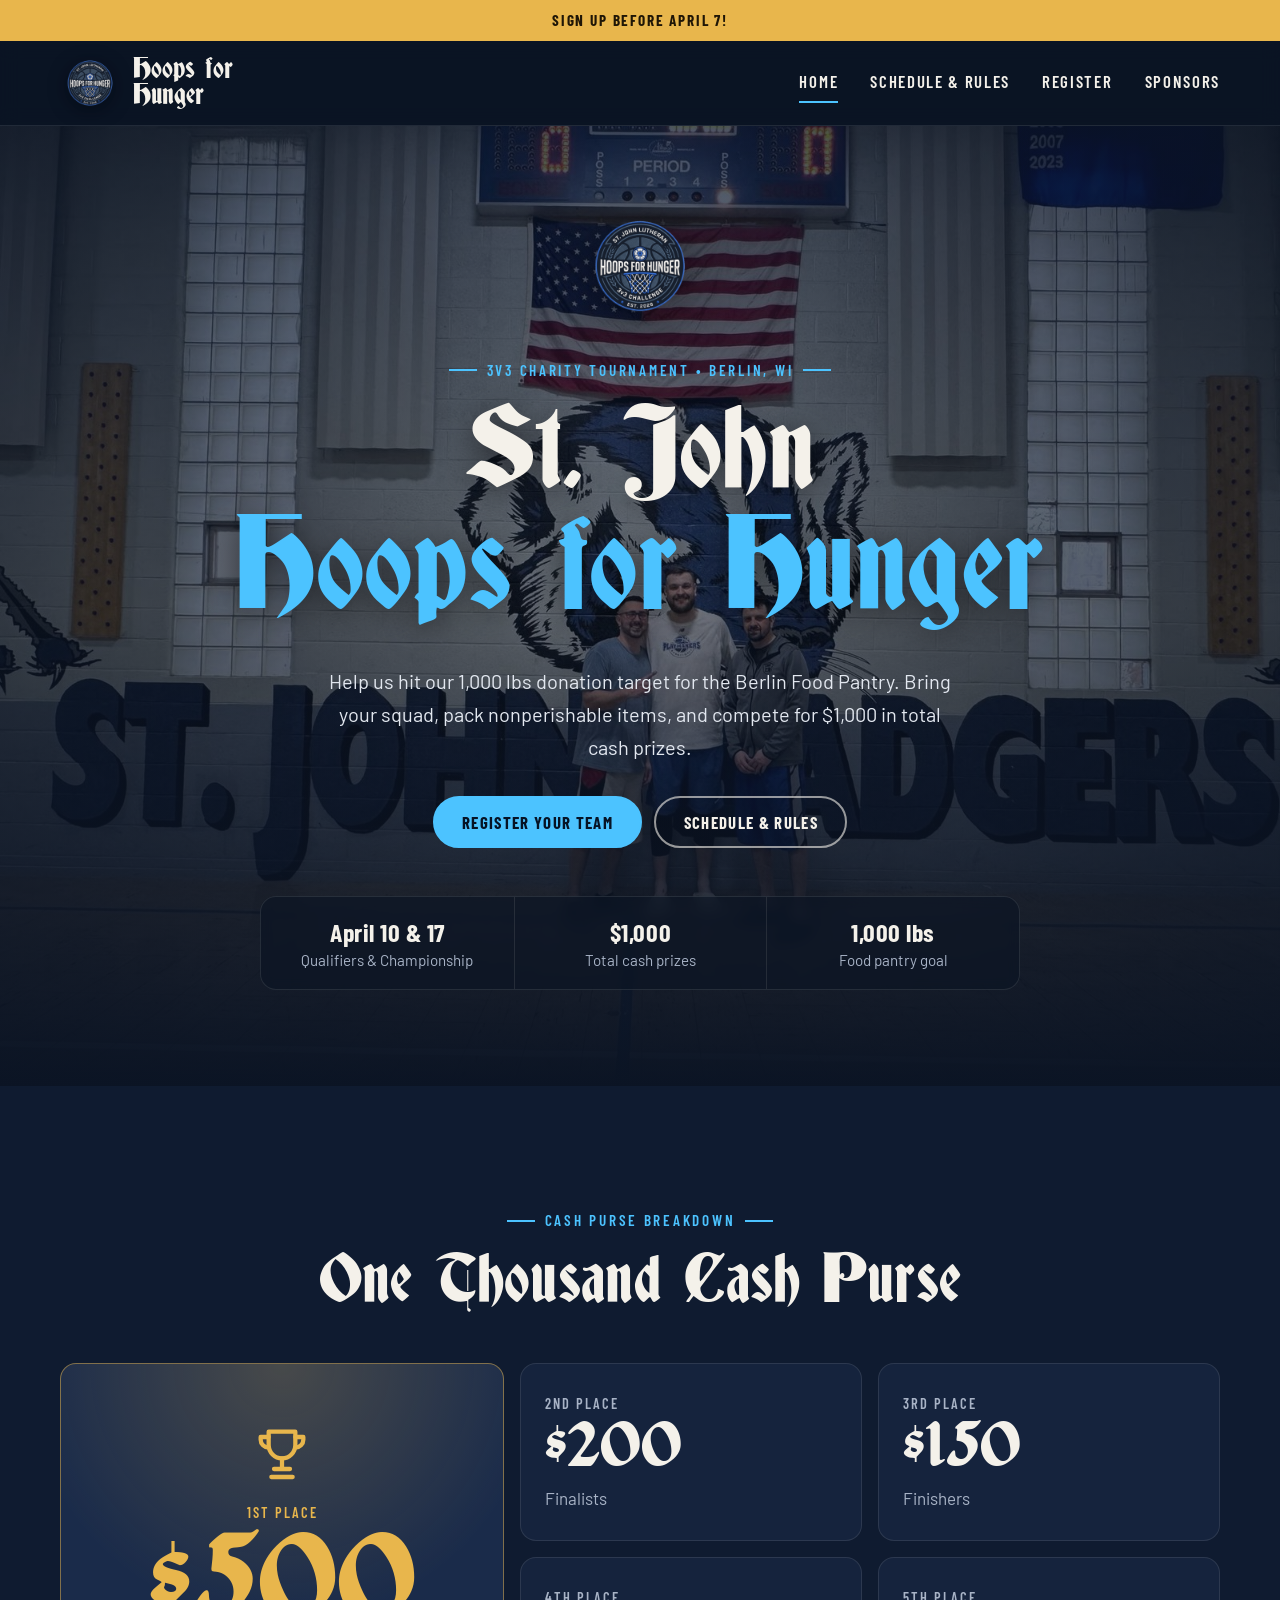
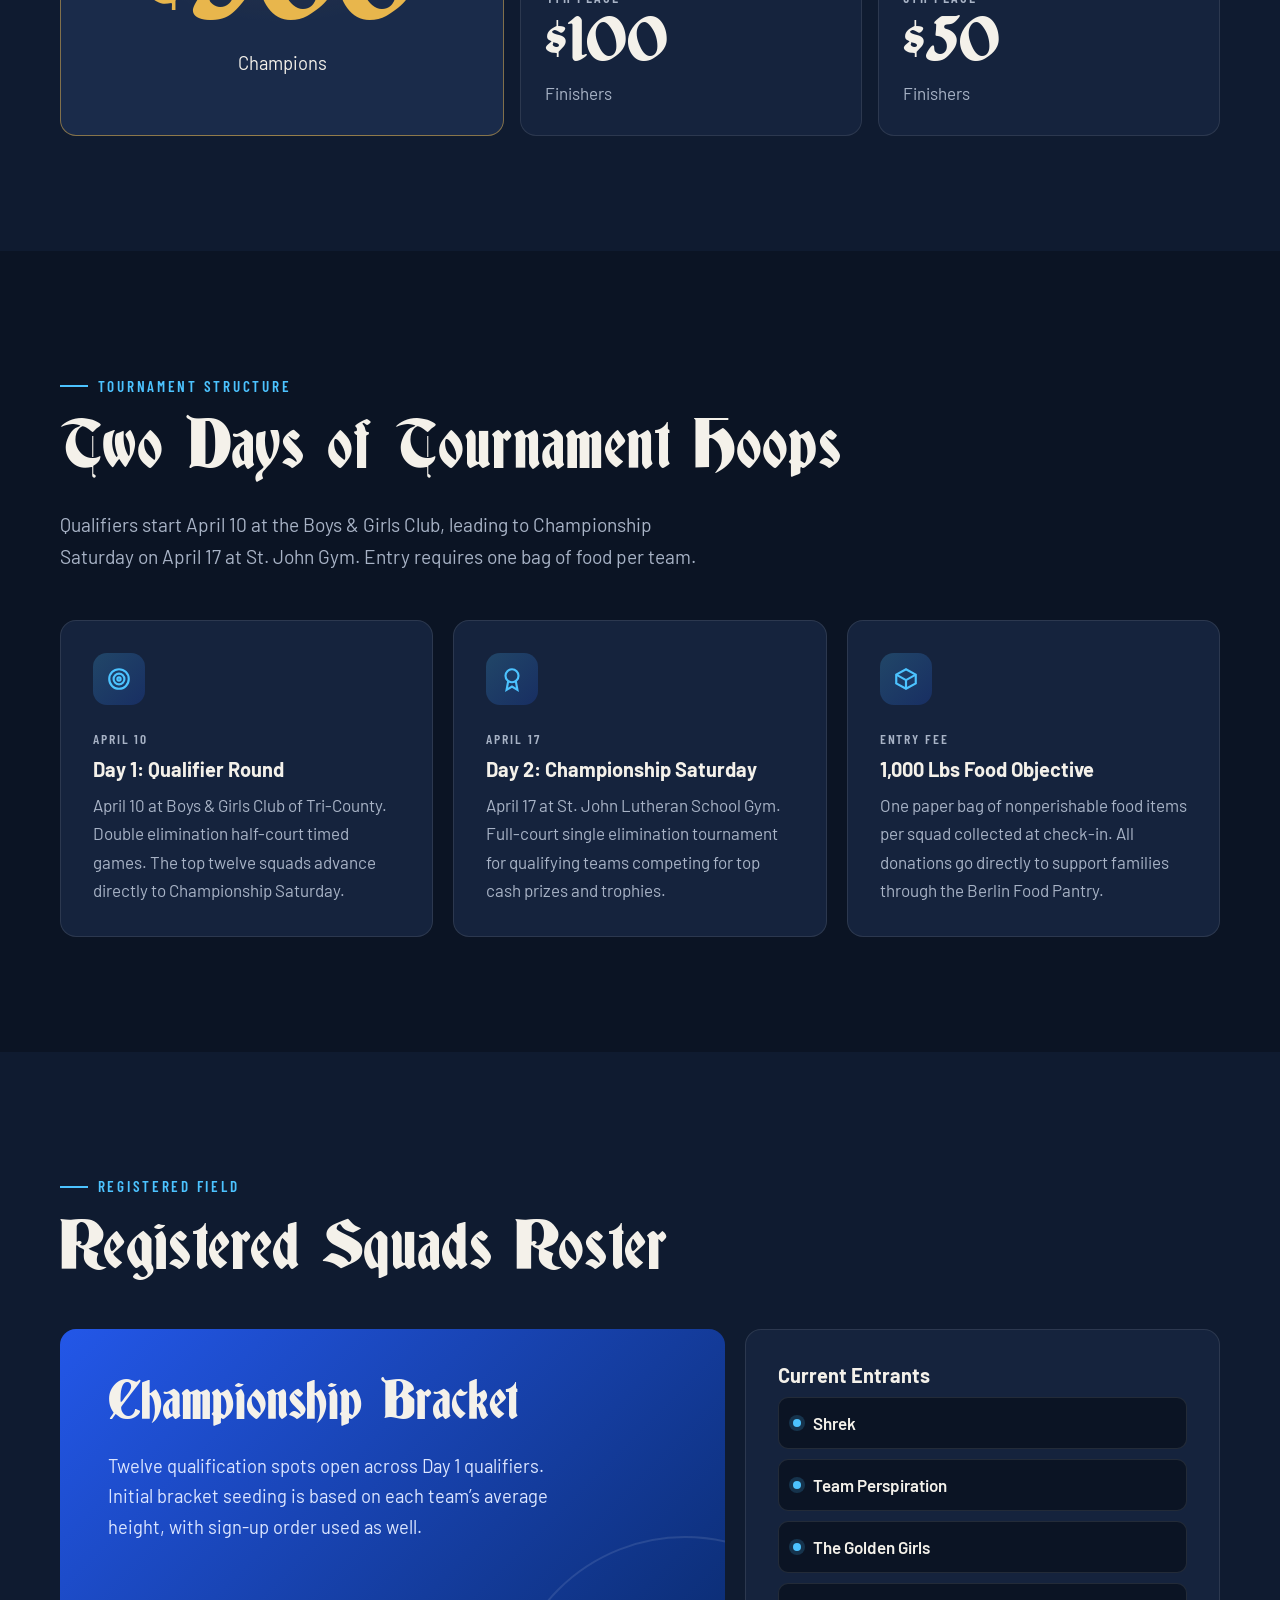
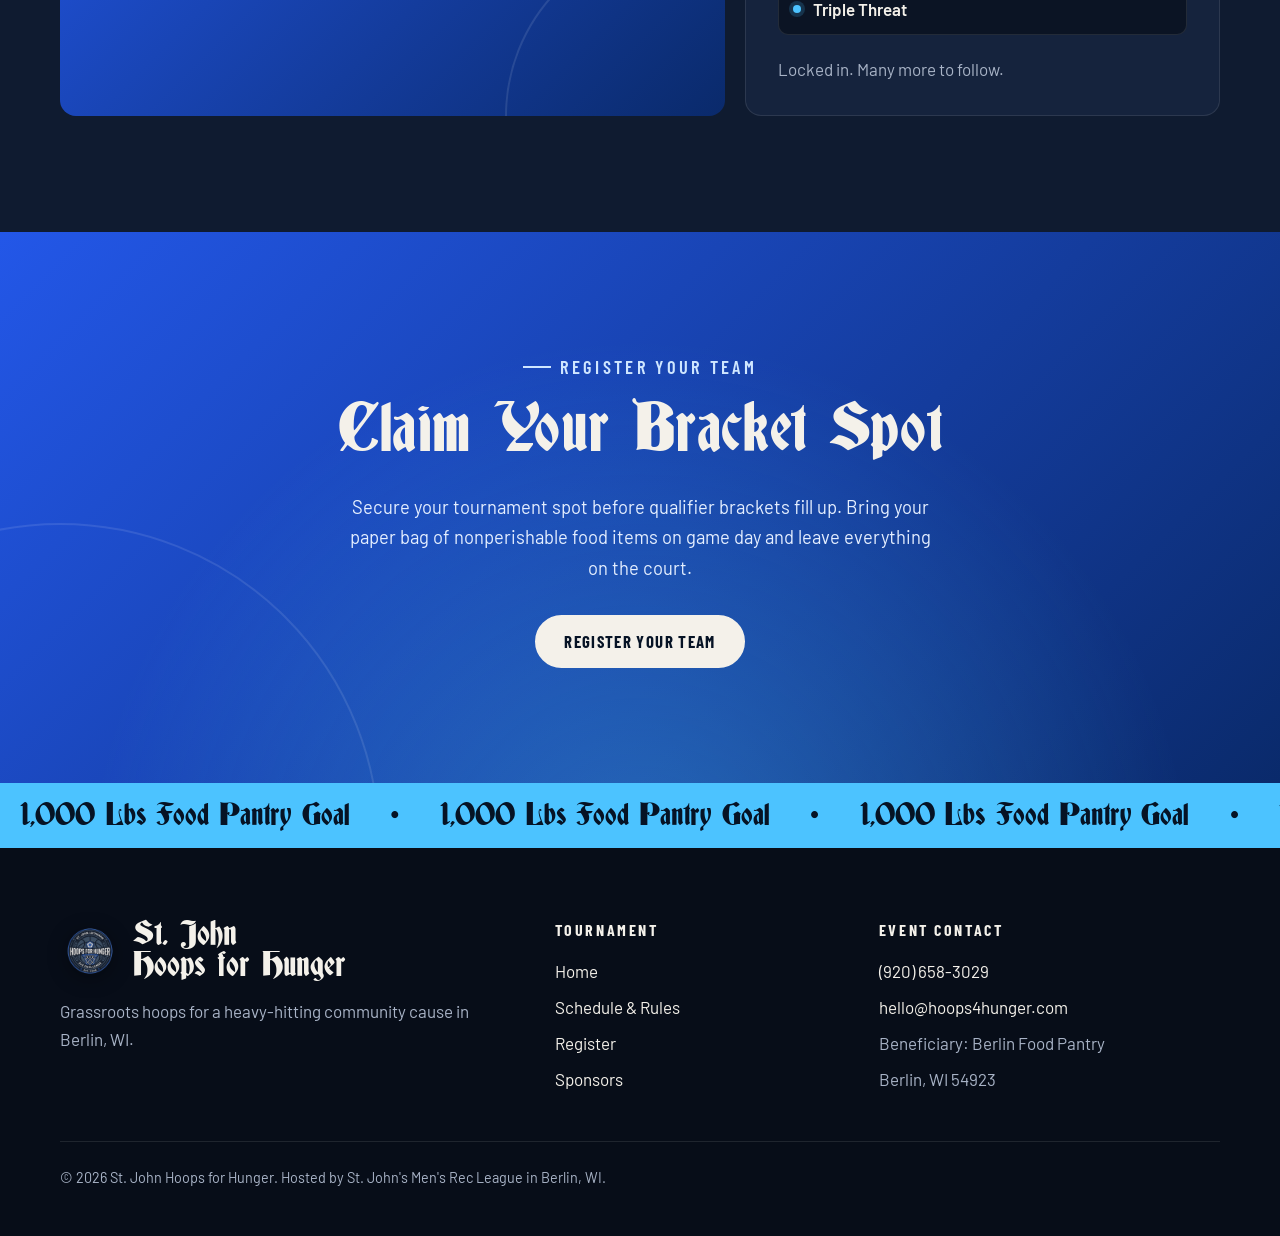
==== commit d11d7cd5: "Restyle site with Deutsch Gothic headings and Barlow body text Self-host the original Deutsch Gothic" ====
--- a/index.html
+++ b/index.html
@@ -11,7 +11,8 @@
   <link rel="icon" type="image/png" href="images/logo.png">
   <link rel="preconnect" href="https://fonts.googleapis.com">
   <link rel="preconnect" href="https://fonts.gstatic.com" crossorigin>
-  <link href="https://fonts.googleapis.com/css2?family=Anton&family=Hanken+Grotesk:wght@400;500;600;700&display=swap" rel="stylesheet">
+  <link href="https://fonts.googleapis.com/css2?family=Barlow:ital,wght@0,400;0,500;0,600;0,700;1,400&family=Barlow+Condensed:wght@500;600;700&display=swap" rel="stylesheet">
+  <link rel="preload" href="fonts/Deutsch.ttf" as="font" type="font/ttf" crossorigin>
   <link rel="stylesheet" href="styles.css">
 </head>
 <body>
@@ -32,13 +33,19 @@
   <main>
     <section class="hero">
       <div class="container center">
+        <img class="hero-badge" src="images/logo.png" alt="St. John Lutheran Hoops for Hunger 3v3 Challenge, est. 2026">
         <p class="eyebrow">3v3 Charity Tournament • Berlin, WI</p>
-        <h1>St. John<br><span class="accent">Hoops for Hunger</span></h1>
+        <h1>St. John <span class="accent">Hoops for Hunger</span></h1>
         <p class="lead">Help us hit our 1,000 lbs donation target for the Berlin Food Pantry. Bring your squad, pack nonperishable items, and compete for $1,000 in total cash prizes.</p>
         <div class="btn-row">
           <a href="register.html" class="btn">Register Your Team</a>
           <a href="schedule-rules.html" class="btn btn-outline">Schedule &amp; Rules</a>
         </div>
+        <ul class="hero-facts">
+          <li><strong>April 10 &amp; 17</strong>Qualifiers &amp; Championship</li>
+          <li><strong>$1,000</strong>Total cash prizes</li>
+          <li><strong>1,000 lbs</strong>Food pantry goal</li>
+        </ul>
       </div>
     </section>
 
@@ -49,11 +56,16 @@
           <h2>One Thousand Cash Purse</h2>
         </div>
         <div class="purse">
-          <div class="purse-item"><p class="purse-amount">$500</p><p class="purse-label">1st Place Champions</p></div>
-          <div class="purse-item"><p class="purse-amount">$200</p><p class="purse-label">2nd Place Finalists</p></div>
-          <div class="purse-item"><p class="purse-amount">$150</p><p class="purse-label">3rd Place Finishers</p></div>
-          <div class="purse-item"><p class="purse-amount">$100</p><p class="purse-label">4th Place Finishers</p></div>
-          <div class="purse-item"><p class="purse-amount">$50</p><p class="purse-label">5th Place Finishers</p></div>
+          <div class="purse-item purse-first">
+            <svg class="trophy" viewBox="0 0 24 24" fill="none" stroke="currentColor" stroke-width="1.6" stroke-linecap="round" stroke-linejoin="round" aria-hidden="true"><path d="M7 4h10v5a5 5 0 0 1-10 0z"/><path d="M7 6H4v1a3 3 0 0 0 3 3M17 6h3v1a3 3 0 0 1-3 3M12 14v4M8 21h8M9 18h6"/></svg>
+            <p class="purse-place">1st Place</p>
+            <p class="purse-amount">$500</p>
+            <p class="purse-label">Champions</p>
+          </div>
+          <div class="purse-item"><p class="purse-place">2nd Place</p><p class="purse-amount">$200</p><p class="purse-label">Finalists</p></div>
+          <div class="purse-item"><p class="purse-place">3rd Place</p><p class="purse-amount">$150</p><p class="purse-label">Finishers</p></div>
+          <div class="purse-item"><p class="purse-place">4th Place</p><p class="purse-amount">$100</p><p class="purse-label">Finishers</p></div>
+          <div class="purse-item"><p class="purse-place">5th Place</p><p class="purse-amount">$50</p><p class="purse-label">Finishers</p></div>
         </div>
       </div>
     </section>
@@ -68,16 +80,19 @@
         <div class="cards">
           <article class="card">
             <div class="card-icon"><svg viewBox="0 0 24 24" fill="none" stroke="currentColor" stroke-width="2" aria-hidden="true"><circle cx="12" cy="12" r="9"/><circle cx="12" cy="12" r="5"/><circle cx="12" cy="12" r="1.5"/></svg></div>
+            <p class="card-meta">April 10</p>
             <h3>Day 1: Qualifier Round</h3>
             <p>April 10 at Boys &amp; Girls Club of Tri-County. Double elimination half-court timed games. The top twelve squads advance directly to Championship Saturday.</p>
           </article>
           <article class="card">
             <div class="card-icon"><svg viewBox="0 0 24 24" fill="none" stroke="currentColor" stroke-width="2" aria-hidden="true"><circle cx="12" cy="9" r="6"/><path d="M8.5 14 7 22l5-3 5 3-1.5-8"/></svg></div>
+            <p class="card-meta">April 17</p>
             <h3>Day 2: Championship Saturday</h3>
             <p>April 17 at St. John Lutheran School Gym. Full-court single elimination tournament for qualifying teams competing for top cash prizes and trophies.</p>
           </article>
           <article class="card">
             <div class="card-icon"><svg viewBox="0 0 24 24" fill="none" stroke="currentColor" stroke-width="2" aria-hidden="true"><path d="M21 8 12 3 3 8v8l9 5 9-5z"/><path d="m3 8 9 5 9-5M12 13v8"/></svg></div>
+            <p class="card-meta">Entry Fee</p>
             <h3>1,000 Lbs Food Objective</h3>
             <p>One paper bag of nonperishable food items per squad collected at check-in. All donations go directly to support families through the Berlin Food Pantry.</p>
           </article>
@@ -120,7 +135,7 @@
     </section>
   </main>
 
-  <div class="goal-strip" aria-hidden="true"><div class="goal-track"><span>1,000 LBS FOOD PANTRY GOAL</span><span>•</span><span>1,000 LBS FOOD PANTRY GOAL</span><span>•</span><span>1,000 LBS FOOD PANTRY GOAL</span><span>•</span><span>1,000 LBS FOOD PANTRY GOAL</span><span>•</span><span>1,000 LBS FOOD PANTRY GOAL</span><span>•</span><span>1,000 LBS FOOD PANTRY GOAL</span><span>•</span><span>1,000 LBS FOOD PANTRY GOAL</span><span>•</span><span>1,000 LBS FOOD PANTRY GOAL</span><span>•</span></div></div>
+  <div class="goal-strip" aria-hidden="true"><div class="goal-track"><span>1,000 Lbs Food Pantry Goal</span><span>•</span><span>1,000 Lbs Food Pantry Goal</span><span>•</span><span>1,000 Lbs Food Pantry Goal</span><span>•</span><span>1,000 Lbs Food Pantry Goal</span><span>•</span><span>1,000 Lbs Food Pantry Goal</span><span>•</span><span>1,000 Lbs Food Pantry Goal</span><span>•</span><span>1,000 Lbs Food Pantry Goal</span><span>•</span><span>1,000 Lbs Food Pantry Goal</span><span>•</span></div></div>
   <footer class="footer">
     <div class="container">
       <div class="footer-grid">
--- a/styles.css
+++ b/styles.css
@@ -1,234 +1,341 @@
+/* Deutsch Gothic by J. Fordyce (c) 1994, freely distributable. See fonts/DEUTSCH.TXT */
+@font-face {
+  font-family: "Deutsch Gothic";
+  src: url("fonts/Deutsch.ttf") format("truetype");
+  font-display: swap;
+}
+
 :root {
-  --bg: #181e24;
-  --bg-raised: #222930;
-  --bg-card: #2a3138;
-  --line: rgba(248, 250, 252, 0.1);
-  --text: #f8fafc;
-  --text-soft: #a9adb0;
-  --sky: #38bdf8;
-  --sky-dark: #0ea5e9;
-  --royal: #0047ff;
-  --navy: #0b2f7a;
-  --radius: 14px;
-  --shadow: 0 16px 40px rgba(0, 0, 0, 0.35);
-  --display: "Anton", Impact, "Arial Narrow", sans-serif;
-  --body: "Hanken Grotesk", system-ui, -apple-system, sans-serif;
+  --bg: #0b1424;
+  --bg-raised: #0f1b30;
+  --bg-card: #15233d;
+  --bg-card-hi: #1a2b4a;
+  --line: rgba(244, 241, 234, 0.1);
+  --text: #f4f1ea;
+  --text-soft: #a8b3c6;
+  --sky: #4cc3ff;
+  --sky-dark: #22a8ec;
+  --royal: #2357e8;
+  --navy: #0a2a6b;
+  --gold: #e8b64c;
+  --radius: 16px;
+  --shadow: 0 20px 50px rgba(0, 0, 0, 0.4);
+  --display: "Deutsch Gothic", "UnifrakturMaguntia", Georgia, serif;
+  --body: "Barlow", system-ui, -apple-system, "Segoe UI", sans-serif;
+  --label: "Barlow Condensed", "Barlow", system-ui, sans-serif;
 }
 
 *, *::before, *::after { box-sizing: border-box; }
-html { scroll-behavior: smooth; scroll-padding-top: 90px; }
+html { scroll-behavior: smooth; scroll-padding-top: 96px; }
 body {
   margin: 0;
   font-family: var(--body);
   font-size: 1.0625rem;
   color: var(--text);
   background: var(--bg);
-  line-height: 1.6;
+  line-height: 1.65;
   -webkit-font-smoothing: antialiased;
 }
 img { max-width: 100%; display: block; }
 a { color: var(--sky); }
 p { margin: 0 0 1em; }
-h1, h2, h3 { margin: 0 0 0.5em; line-height: 1.05; font-weight: 400; }
-h1, h2 { font-family: var(--display); text-transform: uppercase; letter-spacing: 0.01em; }
-h1 { font-size: clamp(3rem, 9vw, 6.5rem); }
-h2 { font-size: clamp(2.2rem, 5.5vw, 3.75rem); }
-h3 { font-family: var(--body); font-weight: 700; font-size: 1.25rem; line-height: 1.25; }
+
+/* Display type: Deutsch Gothic is wide-spaced by default, so tighten words */
+h1, h2, h3 { margin: 0 0 0.45em; font-weight: 400; }
+h1, h2, .display {
+  font-family: var(--display);
+  word-spacing: -0.18em;
+  letter-spacing: 0.005em;
+  line-height: 1.02;
+  text-wrap: balance;
+}
+h1 { font-size: clamp(3.1rem, 9vw, 6.75rem); }
+h2 { font-size: clamp(2.4rem, 5.6vw, 4rem); }
+h3 { font-family: var(--body); font-weight: 700; font-size: 1.25rem; line-height: 1.3; }
 .accent { color: var(--sky); }
 
 .container { width: min(1160px, 100% - 32px); margin-inline: auto; }
 .eyebrow {
-  display: inline-block;
-  font-size: 0.8rem; font-weight: 700;
-  text-transform: uppercase; letter-spacing: 0.16em;
+  display: inline-flex; align-items: center; gap: 0.6rem;
+  font-family: var(--label);
+  font-size: 0.95rem; font-weight: 600;
+  text-transform: uppercase; letter-spacing: 0.18em;
   color: var(--sky);
-  margin-bottom: 0.9rem;
-}
-.lead { font-size: 1.15rem; color: var(--text-soft); max-width: 60ch; }
+  margin-bottom: 1rem;
+}
+.eyebrow::before { content: ""; width: 28px; height: 2px; background: currentColor; }
+.center .eyebrow::after { content: ""; width: 28px; height: 2px; background: currentColor; }
+.lead { font-size: 1.2rem; color: var(--text-soft); max-width: 58ch; }
 .center { text-align: center; }
 .center .lead { margin-inline: auto; }
 
 /* Buttons */
 .btn {
-  display: inline-block;
-  font: 700 0.95rem/1 var(--body);
+  display: inline-flex; align-items: center; justify-content: center; gap: 0.5rem;
+  font-family: var(--label); font-weight: 700; font-size: 1.05rem;
+  text-transform: uppercase; letter-spacing: 0.08em; line-height: 1;
   text-decoration: none; text-align: center;
-  padding: 1rem 1.6rem;
-  border-radius: 8px;
+  padding: 1rem 1.7rem;
+  border-radius: 999px;
   border: 2px solid var(--sky);
-  background: var(--sky); color: #08131f;
+  background: var(--sky); color: #061325;
   cursor: pointer;
-  transition: transform 0.15s ease, background 0.15s ease, color 0.15s ease;
-}
-.btn:hover { background: var(--sky-dark); border-color: var(--sky-dark); transform: translateY(-2px); }
-.btn-light { background: var(--text); border-color: var(--text); color: #08131f; }
-.btn-light:hover { background: #dbe3ea; border-color: #dbe3ea; }
-.btn-outline { background: transparent; color: var(--text); border-color: var(--text); }
-.btn-outline:hover { background: var(--text); color: #08131f; border-color: var(--text); }
-.btn-row { display: flex; flex-wrap: wrap; gap: 0.75rem; margin-top: 1.75rem; }
+  transition: transform 0.15s ease, background 0.15s ease, color 0.15s ease, box-shadow 0.15s ease;
+}
+.btn:hover { background: var(--sky-dark); border-color: var(--sky-dark); transform: translateY(-2px); box-shadow: 0 10px 24px rgba(76, 195, 255, 0.3); }
+.btn-light { background: var(--text); border-color: var(--text); color: #061325; }
+.btn-light:hover { background: #fff; border-color: #fff; box-shadow: 0 10px 24px rgba(0, 0, 0, 0.25); }
+.btn-outline { background: transparent; color: var(--text); border-color: rgba(244, 241, 234, 0.6); }
+.btn-outline:hover { background: var(--text); color: #061325; border-color: var(--text); box-shadow: none; }
+.btn-row { display: flex; flex-wrap: wrap; gap: 0.75rem; margin-top: 2rem; }
 .center .btn-row { justify-content: center; }
 :focus-visible { outline: 3px solid var(--sky); outline-offset: 3px; }
 
 /* Announcement + nav */
 .announce {
-  display: block; background: var(--text); color: #08131f;
-  text-align: center; font-weight: 700; font-size: 0.9rem;
-  padding: 0.55rem 1rem; text-decoration: none;
+  display: block; background: var(--gold); color: #1f1606;
+  text-align: center; font-family: var(--label); font-weight: 700;
+  text-transform: uppercase; letter-spacing: 0.12em; font-size: 0.95rem;
+  padding: 0.5rem 1rem; text-decoration: none;
 }
 .announce:hover { text-decoration: underline; }
-.nav { position: sticky; top: 0; z-index: 20; background: rgba(24, 30, 36, 0.94); backdrop-filter: blur(8px); border-bottom: 1px solid var(--line); }
+.nav { position: sticky; top: 0; z-index: 20; background: rgba(11, 20, 36, 0.9); backdrop-filter: blur(10px); border-bottom: 1px solid var(--line); }
 .nav-inner { display: flex; align-items: center; justify-content: space-between; height: 84px; }
-.brand { display: flex; align-items: center; gap: 0.75rem; text-decoration: none; color: var(--text); }
-.brand img { width: 64px; height: 64px; }
-.brand span { font-family: var(--display); font-size: 1.35rem; text-transform: uppercase; letter-spacing: 0.02em; line-height: 1; }
+.brand { display: flex; align-items: center; gap: 0.8rem; text-decoration: none; color: var(--text); }
+.brand img { width: 60px; height: 60px; filter: drop-shadow(0 4px 10px rgba(0, 0, 0, 0.4)); }
+.brand span { font-family: var(--display); font-size: 1.7rem; line-height: 0.95; word-spacing: -0.15em; }
 .nav-links { display: flex; align-items: center; gap: 2rem; }
-.nav-links a { color: var(--text); text-decoration: none; font-weight: 500; padding: 0.25rem 0; border-bottom: 2px solid transparent; }
-.nav-links a:hover, .nav-links a[aria-current="page"] { border-bottom-color: var(--sky); }
-.nav-links .btn { border-bottom-width: 2px; padding: 0.7rem 1.2rem; }
+.nav-links a {
+  color: var(--text); text-decoration: none;
+  font-family: var(--label); font-weight: 600; font-size: 1.05rem;
+  text-transform: uppercase; letter-spacing: 0.1em;
+  padding: 0.3rem 0; border-bottom: 2px solid transparent;
+  transition: color 0.15s, border-color 0.15s;
+}
+.nav-links a:hover { color: var(--sky); }
+.nav-links a[aria-current="page"] { border-bottom-color: var(--sky); }
 .nav-toggle { display: none; background: none; border: 0; padding: 10px; cursor: pointer; }
 .nav-toggle span { display: block; width: 26px; height: 2px; background: var(--text); margin: 6px 0; transition: transform 0.2s, opacity 0.2s; }
 
 /* Sections */
-.section { padding: clamp(4rem, 9vw, 7rem) 0; }
+.section { padding: clamp(4.5rem, 9vw, 7.5rem) 0; position: relative; }
 .section-raised { background: var(--bg-raised); }
-.section-head { margin-bottom: 2.75rem; }
+.section-head { margin-bottom: 3rem; }
 
 /* Home hero */
 .hero {
-  position: relative; isolation: isolate;
-  min-height: min(82vh, 760px);
+  position: relative; isolation: isolate; overflow: hidden;
+  min-height: min(88vh, 820px);
   display: grid; place-items: center;
-  padding: 5rem 0;
-  background: url("images/hero.jpg") center 35% / cover no-repeat;
+  padding: 5rem 0 6rem;
+  background: url("images/hero.jpg") center 30% / cover no-repeat;
 }
 .hero::before {
   content: ""; position: absolute; inset: 0; z-index: -1;
-  background: linear-gradient(180deg, rgba(24, 30, 36, 0.72) 0%, rgba(24, 30, 36, 0.82) 60%, var(--bg) 100%);
-}
-.hero h1 { line-height: 0.95; margin-bottom: 0.35em; }
-.hero .lead { color: #dbe3ea; }
+  background:
+    radial-gradient(ellipse at 50% 45%, rgba(11, 20, 36, 0.5) 0%, rgba(11, 20, 36, 0.62) 55%, rgba(11, 20, 36, 0.8) 100%),
+    linear-gradient(180deg, rgba(10, 42, 107, 0.25) 0%, rgba(11, 20, 36, 0.15) 50%, var(--bg) 100%);
+}
+.hero-badge { width: 120px; height: 120px; margin: 0 auto 1.5rem; filter: drop-shadow(0 10px 30px rgba(0, 0, 0, 0.55)); }
+.hero h1 { margin-bottom: 0.3em; text-shadow: 0 6px 30px rgba(0, 0, 0, 0.5); }
+.hero h1 .accent { display: block; font-size: 1.12em; }
+.hero .lead { color: #e2e7ef; font-size: 1.25rem; }
+.hero-facts {
+  list-style: none; padding: 0; margin: 3rem auto 0;
+  display: grid; grid-template-columns: repeat(3, 1fr);
+  max-width: 760px;
+  background: rgba(11, 20, 36, 0.65); backdrop-filter: blur(6px);
+  border: 1px solid var(--line); border-radius: var(--radius);
+}
+.hero-facts li { padding: 1.1rem 1rem; color: var(--text-soft); font-size: 0.95rem; line-height: 1.3; }
+.hero-facts li + li { border-left: 1px solid var(--line); }
+.hero-facts strong { display: block; font-family: var(--label); font-weight: 700; font-size: 1.6rem; color: var(--text); letter-spacing: 0.02em; margin-bottom: 0.2rem; }
 
 /* Page hero (inner pages) */
 .page-hero {
-  padding: clamp(4.5rem, 10vw, 7.5rem) 0;
+  position: relative; overflow: hidden;
+  padding: clamp(4.5rem, 10vw, 8rem) 0;
   background:
-    radial-gradient(circle at 15% 10%, rgba(56, 189, 248, 0.25), transparent 45%),
-    linear-gradient(135deg, var(--navy) 0%, #0a1f4d 45%, var(--bg) 100%);
-}
-.page-hero h1 { font-size: clamp(2.8rem, 8vw, 5.5rem); }
-.page-hero-split { display: grid; grid-template-columns: 1.2fr 1fr; gap: 3rem; align-items: center; }
-.page-hero-split h1 { font-size: clamp(2.4rem, 5.5vw, 4rem); }
-.page-hero-split img { border-radius: var(--radius); box-shadow: var(--shadow); aspect-ratio: 1; object-fit: cover; width: 100%; }
-
-/* Cash purse */
-.purse { display: grid; grid-template-columns: repeat(5, 1fr); gap: 1rem; }
-.purse-item { background: var(--bg-card); border-radius: var(--radius); padding: 2rem 1rem; text-align: center; border-top: 4px solid var(--line); }
-.purse-item:first-child { border-top-color: var(--sky); }
-.purse-amount { font-family: var(--display); font-size: clamp(2.6rem, 5vw, 3.6rem); line-height: 1; margin-bottom: 0.6rem; }
-.purse-item:first-child .purse-amount { color: var(--sky); }
-.purse-label { color: var(--text-soft); font-size: 0.95rem; margin: 0; }
+    radial-gradient(circle at 12% 0%, rgba(76, 195, 255, 0.28), transparent 45%),
+    radial-gradient(circle at 95% 100%, rgba(35, 87, 232, 0.35), transparent 50%),
+    linear-gradient(160deg, var(--navy) 0%, #0b1d45 50%, var(--bg) 100%);
+}
+.page-hero::after, .cta-band::after {
+  /* faint half-court arc motif */
+  content: ""; position: absolute; width: 640px; height: 640px; border-radius: 50%;
+  border: 2px solid rgba(244, 241, 234, 0.06); right: -220px; top: -260px; pointer-events: none;
+}
+.page-hero > .container, .cta-band > .container { position: relative; z-index: 1; }
+.page-hero h1 { font-size: clamp(3rem, 8.5vw, 6rem); }
+.page-hero-split { display: grid; grid-template-columns: 1.2fr 1fr; gap: 3.5rem; align-items: center; }
+.page-hero-split h1 { font-size: clamp(2.6rem, 5.8vw, 4.4rem); }
+.page-hero-split img { border-radius: var(--radius); box-shadow: var(--shadow); aspect-ratio: 1; object-fit: cover; width: 100%; transform: rotate(2deg); border: 6px solid rgba(244, 241, 234, 0.9); }
+
+/* Cash purse: podium layout */
+.purse { display: grid; grid-template-columns: 1.3fr 1fr 1fr; grid-template-rows: 1fr 1fr; gap: 1rem; }
+.purse-item {
+  background: var(--bg-card); border-radius: var(--radius); padding: 1.75rem 1.5rem;
+  border: 1px solid var(--line);
+  display: flex; flex-direction: column; justify-content: center;
+  transition: transform 0.2s ease, border-color 0.2s ease;
+}
+.purse-item:hover { transform: translateY(-3px); border-color: rgba(76, 195, 255, 0.4); }
+.purse-place { font-family: var(--label); text-transform: uppercase; letter-spacing: 0.14em; font-weight: 600; font-size: 0.9rem; color: var(--text-soft); margin: 0 0 0.3rem; }
+.purse-amount { font-family: var(--display); font-size: clamp(2.8rem, 5vw, 3.6rem); line-height: 1; margin: 0; }
+.purse-label { color: var(--text-soft); margin: 0.4rem 0 0; }
+.purse-first {
+  grid-row: 1 / 3; text-align: center; align-items: center;
+  background: radial-gradient(circle at 50% 0%, rgba(232, 182, 76, 0.22), transparent 60%), var(--bg-card-hi);
+  border: 1px solid rgba(232, 182, 76, 0.5);
+}
+.purse-first:hover { border-color: var(--gold); }
+.purse-first .trophy { width: 64px; height: 64px; color: var(--gold); margin-bottom: 1rem; }
+.purse-first .purse-place { color: var(--gold); }
+.purse-first .purse-amount { font-size: clamp(4.5rem, 10vw, 7rem); color: var(--gold); }
+.purse-first .purse-label { color: var(--text); font-size: 1.15rem; }
 
 /* Cards */
 .cards { display: grid; grid-template-columns: repeat(3, 1fr); gap: 1.25rem; }
-.card { background: var(--bg-card); border-radius: var(--radius); padding: 2rem; border: 1px solid var(--line); }
+.card {
+  background: var(--bg-card); border-radius: var(--radius); padding: 2rem;
+  border: 1px solid var(--line);
+  transition: transform 0.2s ease, border-color 0.2s ease;
+}
+.cards .card:hover { transform: translateY(-4px); border-color: rgba(76, 195, 255, 0.4); }
 .card p:last-child { margin-bottom: 0; }
 .card p { color: var(--text-soft); }
-.card-icon { width: 48px; height: 48px; border-radius: 10px; background: rgba(56, 189, 248, 0.14); color: var(--sky); display: grid; place-items: center; margin-bottom: 1.25rem; }
+.card-meta { font-family: var(--label); text-transform: uppercase; letter-spacing: 0.14em; font-weight: 600; font-size: 0.85rem; color: var(--sky); margin-bottom: 0.4rem; }
+.card-icon { width: 52px; height: 52px; border-radius: 14px; background: linear-gradient(135deg, rgba(76, 195, 255, 0.22), rgba(35, 87, 232, 0.22)); color: var(--sky); display: grid; place-items: center; margin-bottom: 1.4rem; }
 .card-icon svg { width: 26px; height: 26px; }
 
 /* Roster */
-.roster { display: grid; grid-template-columns: 1.5fr 1fr; gap: 1.25rem; align-items: stretch; }
-.card-feature { background: linear-gradient(135deg, var(--royal), var(--navy)); border: 0; }
-.card-feature h3 { font-family: var(--display); text-transform: uppercase; font-weight: 400; font-size: clamp(1.9rem, 4vw, 2.6rem); }
-.card-feature p { color: #dbe3ea; font-size: 1.1rem; }
-.team-list { list-style: none; padding: 0; margin: 0 0 1rem; display: flex; flex-wrap: wrap; gap: 0.5rem; }
-.team-list li { background: rgba(56, 189, 248, 0.12); color: var(--text); border: 1px solid rgba(56, 189, 248, 0.35); border-radius: 999px; padding: 0.35rem 0.85rem; font-weight: 600; font-size: 0.95rem; }
+.roster { display: grid; grid-template-columns: 1.4fr 1fr; gap: 1.25rem; align-items: stretch; }
+.card-feature {
+  position: relative; overflow: hidden;
+  background: linear-gradient(135deg, var(--royal), var(--navy)); border: 0;
+  padding: clamp(2rem, 4vw, 3rem);
+}
+.card-feature::after { content: ""; position: absolute; width: 360px; height: 360px; border-radius: 50%; border: 2px solid rgba(255, 255, 255, 0.1); right: -140px; bottom: -180px; }
+.card-feature h3 { font-family: var(--display); font-weight: 400; word-spacing: -0.15em; font-size: clamp(2.3rem, 4.5vw, 3.2rem); line-height: 1; }
+.card-feature p { color: #dce6ff; font-size: 1.15rem; max-width: 46ch; }
+.team-list { list-style: none; padding: 0; margin: 0 0 1.25rem; display: grid; gap: 0.6rem; }
+.team-list li {
+  display: flex; align-items: center; gap: 0.75rem;
+  background: var(--bg); border: 1px solid var(--line); border-radius: 10px;
+  padding: 0.7rem 0.9rem; font-weight: 600;
+}
+.team-list li::before { content: ""; width: 8px; height: 8px; border-radius: 50%; background: var(--sky); box-shadow: 0 0 0 4px rgba(76, 195, 255, 0.18); }
 
 /* CTA band */
-.cta-band { background: var(--royal); text-align: center; }
+.cta-band {
+  overflow: hidden; text-align: center;
+  background: radial-gradient(circle at 50% 120%, rgba(76, 195, 255, 0.35), transparent 60%), linear-gradient(135deg, var(--royal) 0%, var(--navy) 100%);
+}
+.cta-band::after { left: -260px; right: auto; top: auto; bottom: -380px; border-color: rgba(255, 255, 255, 0.1); }
 .cta-band .eyebrow { color: #cfe6ff; }
-.cta-band p { color: #e5efff; max-width: 60ch; margin-inline: auto; }
+.cta-band p { color: #e5efff; max-width: 60ch; margin-inline: auto; font-size: 1.15rem; }
 
 /* Rules rows */
-.feature-rows { display: grid; gap: clamp(3rem, 7vw, 5rem); }
-.feature-row { display: grid; grid-template-columns: 1fr 1fr; gap: clamp(2rem, 5vw, 4rem); align-items: center; }
-.feature-row img { border-radius: var(--radius); width: 100%; aspect-ratio: 4 / 3; object-fit: cover; box-shadow: var(--shadow); }
+.feature-rows { display: grid; gap: clamp(3.5rem, 8vw, 6rem); }
+.feature-row { display: grid; grid-template-columns: 1fr 1fr; gap: clamp(2rem, 5vw, 4.5rem); align-items: center; }
+.feature-media { position: relative; }
+.feature-media img { border-radius: var(--radius); width: 100%; aspect-ratio: 4 / 3; object-fit: cover; box-shadow: var(--shadow); position: relative; z-index: 1; }
+.feature-media::before { content: ""; position: absolute; inset: 18px -18px -18px 18px; border: 2px solid rgba(76, 195, 255, 0.35); border-radius: var(--radius); }
+figure.feature-media::before { display: none; }
 .feature-rows:not(.no-alt) .feature-row:nth-child(even) .feature-media { order: 2; }
-.feature-row h2 { font-size: clamp(2rem, 4.5vw, 3rem); }
+.feature-rows:not(.no-alt) .feature-row:nth-child(even) .feature-media::before { inset: 18px 18px -18px -18px; }
+.feature-row h2 { font-size: clamp(2.3rem, 4.8vw, 3.4rem); }
 .feature-row p { color: var(--text-soft); }
-.feature-row .note { border-left: 3px solid var(--sky); padding-left: 1rem; color: var(--text); }
+.rule-num { font-family: var(--display); font-size: 4.5rem; line-height: 0.8; color: rgba(76, 195, 255, 0.25); display: block; margin-bottom: 0.5rem; }
+.feature-row .date-tag, .date-tag { display: inline-block; font-family: var(--label); font-weight: 700; text-transform: uppercase; letter-spacing: 0.12em; background: var(--gold); color: #1f1606; padding: 0.35rem 0.8rem; border-radius: 6px; margin-bottom: 1.1rem; }
+.feature-row .note { background: var(--bg-card); border-left: 3px solid var(--sky); border-radius: 0 10px 10px 0; padding: 0.9rem 1.1rem; color: var(--text); }
 figure { margin: 0; }
-figcaption { color: var(--text-soft); font-size: 0.95rem; margin-top: 0.75rem; text-align: center; font-style: italic; }
+figcaption { color: var(--text-soft); font-size: 0.95rem; margin-top: 1.75rem; text-align: center; font-style: italic; }
 .address { color: var(--text); font-weight: 600; }
 
 /* Timeline */
-.timeline { list-style: none; margin: 0; padding: 0; display: grid; grid-template-columns: repeat(4, 1fr); gap: 1.25rem; }
-.timeline li { border-top: 3px solid var(--sky); padding-top: 1.25rem; }
-.timeline .step { font-family: var(--display); color: var(--sky); font-size: 1.1rem; display: block; margin-bottom: 0.4rem; }
-.timeline h3 { font-size: 1.3rem; }
+.timeline { list-style: none; margin: 0; padding: 0; display: grid; grid-template-columns: repeat(4, 1fr); gap: 1.25rem; position: relative; }
+.timeline::before { content: ""; position: absolute; left: 0; right: 0; top: 23px; height: 2px; background: linear-gradient(90deg, var(--sky), rgba(76, 195, 255, 0.15)); }
+.timeline li { position: relative; }
+.timeline .step {
+  position: relative; z-index: 1;
+  display: grid; place-items: center; width: 48px; height: 48px; border-radius: 50%;
+  background: var(--bg); border: 2px solid var(--sky); color: var(--sky);
+  font-family: var(--label); font-weight: 700; font-size: 1.1rem; margin-bottom: 1.25rem;
+}
+.timeline .time { font-family: var(--label); font-weight: 700; font-size: 1.6rem; letter-spacing: 0.02em; margin: 0; }
+.timeline h3 { font-family: var(--display); font-weight: 400; font-size: 2rem; word-spacing: -0.15em; color: var(--sky); margin: 0 0 0.5rem; }
 .timeline p { color: var(--text-soft); margin: 0; }
 
 /* Register form */
 .register-grid { display: grid; grid-template-columns: 1.4fr 1fr; gap: 2rem; align-items: start; }
-.form { background: var(--bg-card); border: 1px solid var(--line); border-radius: var(--radius); padding: clamp(1.5rem, 4vw, 2.5rem); display: grid; gap: 1.1rem; }
-.form-row { display: grid; grid-template-columns: 1fr 1fr; gap: 1.1rem; }
-.form label { display: grid; gap: 0.4rem; font-weight: 600; font-size: 0.95rem; }
+.form { background: var(--bg-card); border: 1px solid var(--line); border-radius: var(--radius); padding: clamp(1.5rem, 4vw, 2.5rem); display: grid; gap: 1.2rem; box-shadow: var(--shadow); }
+.form-row { display: grid; grid-template-columns: 1fr 1fr; gap: 1.2rem; }
+.form label { display: grid; gap: 0.45rem; font-family: var(--label); font-weight: 600; font-size: 1rem; text-transform: uppercase; letter-spacing: 0.08em; }
 .form .req { color: var(--sky); }
-.form .hint { font-weight: 400; color: var(--text-soft); font-size: 0.875rem; }
+.form .hint { font-family: var(--body); font-weight: 400; text-transform: none; letter-spacing: 0; color: var(--text-soft); font-size: 0.9rem; }
 .form input, .form textarea {
-  font: inherit; font-weight: 400; color: var(--text);
-  background: var(--bg); border: 1px solid rgba(248, 250, 252, 0.2); border-radius: 8px;
-  padding: 0.8rem 0.95rem; width: 100%;
-}
-.form input:focus, .form textarea:focus { outline: none; border-color: var(--sky); box-shadow: 0 0 0 3px rgba(56, 189, 248, 0.25); }
+  font: 400 1.05rem var(--body); color: var(--text); text-transform: none; letter-spacing: 0;
+  background: var(--bg); border: 1px solid rgba(244, 241, 234, 0.18); border-radius: 10px;
+  padding: 0.85rem 1rem; width: 100%;
+  transition: border-color 0.15s, box-shadow 0.15s;
+}
+.form input:focus, .form textarea:focus { outline: none; border-color: var(--sky); box-shadow: 0 0 0 3px rgba(76, 195, 255, 0.25); }
 .form .invalid { border-color: #f87171; }
+.form .btn { width: 100%; margin-top: 0.3rem; }
 .form-status { margin: 0; min-height: 1.5em; font-weight: 600; }
+.form-status:empty { display: none; }
 .form-status.error { color: #f87171; }
 .form-status.ok { color: #4ade80; }
-.side-card { position: sticky; top: 110px; }
+.side-card { position: sticky; top: 110px; border-top: 3px solid var(--gold); }
+.side-card .card-icon { background: rgba(232, 182, 76, 0.16); color: var(--gold); }
 
 /* Sponsors */
-.tier { padding: 2.5rem 0; border-top: 1px solid var(--line); }
+.tier { padding: 3rem 0; border-top: 1px solid var(--line); }
 .tier:first-child { border-top: 0; padding-top: 0; }
-.tier-head { margin-bottom: 1.5rem; }
-.tier-head h2 { font-size: clamp(1.6rem, 3.5vw, 2.2rem); margin-bottom: 0.25em; }
+.tier-head { margin-bottom: 1.6rem; }
+.tier-head h2 { font-size: clamp(2rem, 4.2vw, 2.8rem); margin-bottom: 0.2em; }
 .tier-head p { color: var(--text-soft); margin: 0; }
 .sponsor-grid { display: grid; grid-template-columns: repeat(auto-fit, minmax(260px, 1fr)); gap: 1.25rem; }
-.sponsor { background: var(--bg-card); border: 1px solid var(--line); border-radius: var(--radius); overflow: hidden; text-decoration: none; color: var(--text); display: flex; flex-direction: column; transition: transform 0.15s ease, border-color 0.15s ease; }
-a.sponsor:hover { transform: translateY(-3px); border-color: var(--sky); }
-.sponsor-logo { background: #fff; display: grid; place-items: center; padding: 1.75rem; height: 180px; }
+.sponsor { background: var(--bg-card); border: 1px solid var(--line); border-radius: var(--radius); overflow: hidden; text-decoration: none; color: var(--text); display: flex; flex-direction: column; transition: transform 0.2s ease, border-color 0.2s ease, box-shadow 0.2s ease; }
+a.sponsor:hover { transform: translateY(-4px); border-color: var(--sky); box-shadow: var(--shadow); }
+.sponsor-logo { background: #fbfaf7; display: grid; place-items: center; padding: 1.75rem; height: 190px; }
 .sponsor-logo img { max-height: 120px; width: auto; object-fit: contain; }
-.sponsor-body { padding: 1.1rem 1.4rem; font-weight: 600; }
-.sponsor-body small { display: block; color: var(--text-soft); font-weight: 500; font-size: 0.85rem; text-transform: uppercase; letter-spacing: 0.08em; margin-bottom: 0.2rem; }
-.sponsor-wide { grid-column: 1 / -1; }
-.sponsor-wide .sponsor-logo { height: 220px; }
-.sponsor-wide .sponsor-logo img { max-height: 150px; }
-.sponsor-empty { border: 2px dashed rgba(248, 250, 252, 0.25); background: transparent; min-height: 180px; align-items: center; justify-content: center; text-align: center; padding: 2rem; }
+.sponsor-body { padding: 1.1rem 1.4rem; font-weight: 600; font-size: 1.1rem; }
+.sponsor-body small { display: block; color: var(--text-soft); font-family: var(--label); font-weight: 600; font-size: 0.9rem; text-transform: uppercase; letter-spacing: 0.1em; margin-bottom: 0.15rem; }
+.sponsor-wide { grid-column: 1 / -1; border-color: rgba(232, 182, 76, 0.45); }
+.sponsor-wide .sponsor-logo { height: 240px; }
+.sponsor-wide .sponsor-logo img { max-height: 160px; }
+.sponsor-empty { border: 2px dashed rgba(244, 241, 234, 0.25); background: transparent; min-height: 190px; align-items: center; justify-content: center; text-align: center; padding: 2rem; }
+.sponsor-empty:hover { background: rgba(76, 195, 255, 0.06); }
 .sponsor-empty span { color: var(--text-soft); display: block; margin-bottom: 0.5rem; }
-.sponsor-text { justify-content: center; padding: 2rem 1.4rem; min-height: 120px; }
-.sponsor-text strong { font-family: var(--display); font-size: 1.6rem; font-weight: 400; text-transform: uppercase; letter-spacing: 0.02em; }
-.contact-line { font-size: 1.15rem; font-weight: 600; }
-.contact-line a { color: #fff; }
-.partner { margin-top: 2rem; font-size: 0.95rem; opacity: 0.85; }
+.sponsor-empty strong { font-family: var(--label); text-transform: uppercase; letter-spacing: 0.1em; font-size: 1.15rem; color: var(--sky); }
+.sponsor-text { justify-content: center; padding: 2rem 1.6rem; min-height: 130px; }
+.sponsor-text strong { font-family: var(--display); font-size: 2.2rem; font-weight: 400; word-spacing: -0.15em; }
+.contact-line { font-family: var(--label); font-size: 1.5rem; font-weight: 700; letter-spacing: 0.04em; }
+.contact-line a { color: #fff; text-decoration: none; border-bottom: 2px solid rgba(255, 255, 255, 0.4); }
+.contact-line a:hover { border-bottom-color: #fff; }
+.partner { margin-top: 2.25rem; font-size: 0.95rem; opacity: 0.85; }
 
 /* Footer */
-.goal-strip { background: var(--sky); color: #08131f; overflow: hidden; white-space: nowrap; font-family: var(--display); font-size: 1.4rem; letter-spacing: 0.06em; padding: 0.7rem 0; }
-.goal-track { display: inline-block; animation: marquee 30s linear infinite; }
-.goal-track span { margin: 0 1.5rem; }
+.goal-strip { background: var(--sky); color: #061325; overflow: hidden; white-space: nowrap; font-family: var(--display); font-size: 1.8rem; word-spacing: -0.15em; padding: 0.55rem 0; }
+.goal-track { display: inline-block; animation: marquee 32s linear infinite; }
+.goal-track span { margin: 0 1.25rem; }
 @keyframes marquee { from { transform: translateX(0); } to { transform: translateX(-50%); } }
-.footer { background: #11161b; padding: 4rem 0 2rem; color: var(--text-soft); }
+.footer { background: #070d18; padding: 4.5rem 0 2rem; color: var(--text-soft); }
 .footer-grid { display: grid; grid-template-columns: 1.6fr 1fr 1.2fr; gap: 2.5rem; }
 .footer .brand { margin-bottom: 1rem; }
-.footer h3 { color: var(--text); font-size: 0.85rem; text-transform: uppercase; letter-spacing: 0.14em; margin-bottom: 1rem; }
+.footer .brand span { font-size: 2rem; }
+.footer h3 { color: var(--text); font-family: var(--label); font-size: 1rem; text-transform: uppercase; letter-spacing: 0.16em; margin-bottom: 1rem; }
 .footer ul { list-style: none; padding: 0; margin: 0; display: grid; gap: 0.5rem; }
 .footer a { color: var(--text); text-decoration: none; }
 .footer a:hover { color: var(--sky); }
-.copyright { border-top: 1px solid var(--line); margin-top: 3rem; padding-top: 1.5rem; font-size: 0.875rem; }
+.copyright { border-top: 1px solid var(--line); margin-top: 3rem; padding-top: 1.5rem; font-size: 0.9rem; }
 
 /* Responsive */
 @media (max-width: 960px) {
-  .purse { grid-template-columns: repeat(3, 1fr); }
-  .timeline { grid-template-columns: repeat(2, 1fr); }
+  .timeline { grid-template-columns: repeat(2, 1fr); row-gap: 2.5rem; }
+  .timeline::before { display: none; }
 }
 @media (max-width: 860px) {
   .nav-toggle { display: block; }
@@ -243,14 +350,20 @@
   .nav-toggle[aria-expanded="true"] span:nth-child(3) { transform: translateY(-8px) rotate(-45deg); }
   .cards, .roster, .feature-row, .page-hero-split, .register-grid, .footer-grid { grid-template-columns: 1fr; }
   .feature-rows .feature-row .feature-media { order: 0 !important; }
+  .feature-media::before { display: none; }
+  .page-hero-split img { transform: none; }
   .side-card { position: static; }
+  .purse { grid-template-columns: 1fr 1fr; grid-template-rows: auto; }
+  .purse-first { grid-row: auto; grid-column: 1 / -1; }
 }
 @media (max-width: 560px) {
-  .purse { grid-template-columns: repeat(2, 1fr); }
-  .purse-item:first-child { grid-column: 1 / -1; }
   .timeline, .form-row { grid-template-columns: 1fr; }
-  .brand img { width: 52px; height: 52px; }
-  .brand span { font-size: 1.1rem; }
+  .hero-facts { grid-template-columns: 1fr; }
+  .hero-facts li + li { border-left: 0; border-top: 1px solid var(--line); }
+  .hero-badge { width: 96px; height: 96px; }
+  .brand img { width: 50px; height: 50px; }
+  .brand span { font-size: 1.45rem; }
+  .purse-item { padding: 1.4rem 1rem; }
 }
 @media (prefers-reduced-motion: reduce) {
   html { scroll-behavior: auto; }
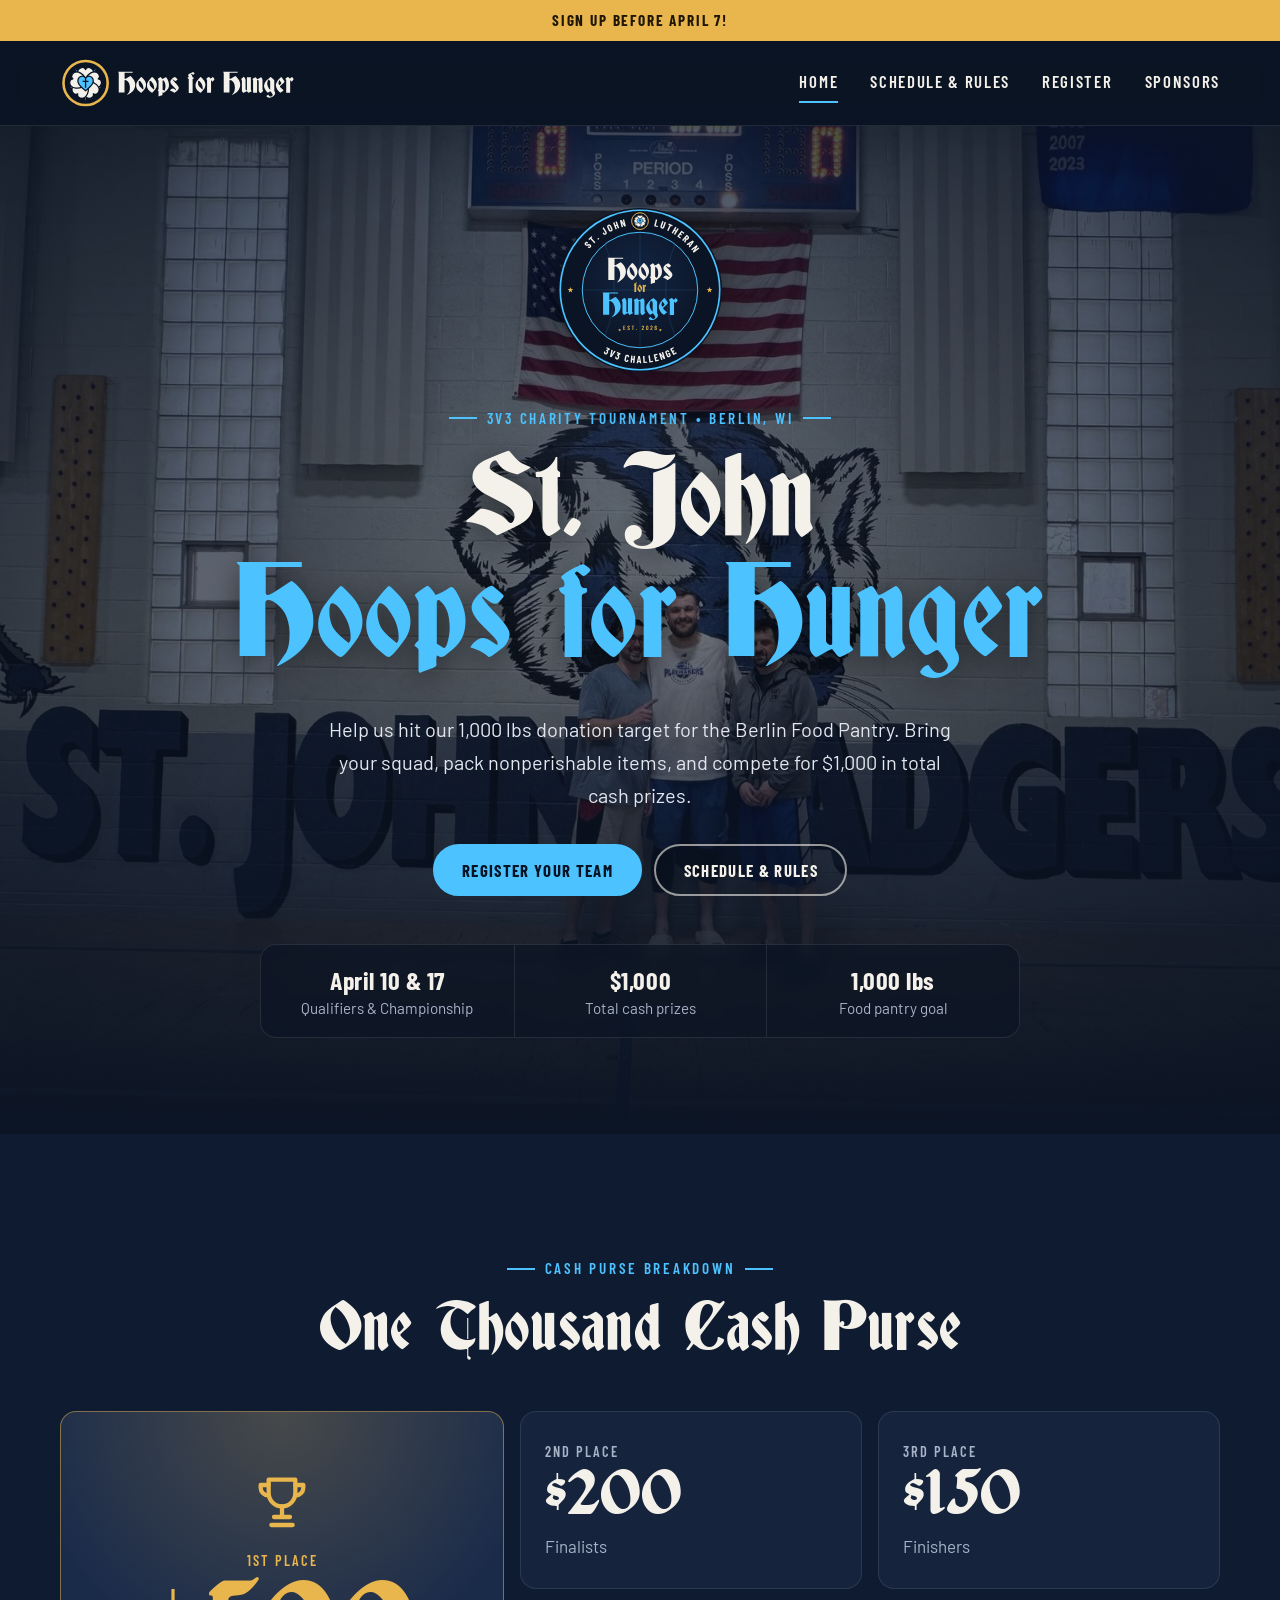
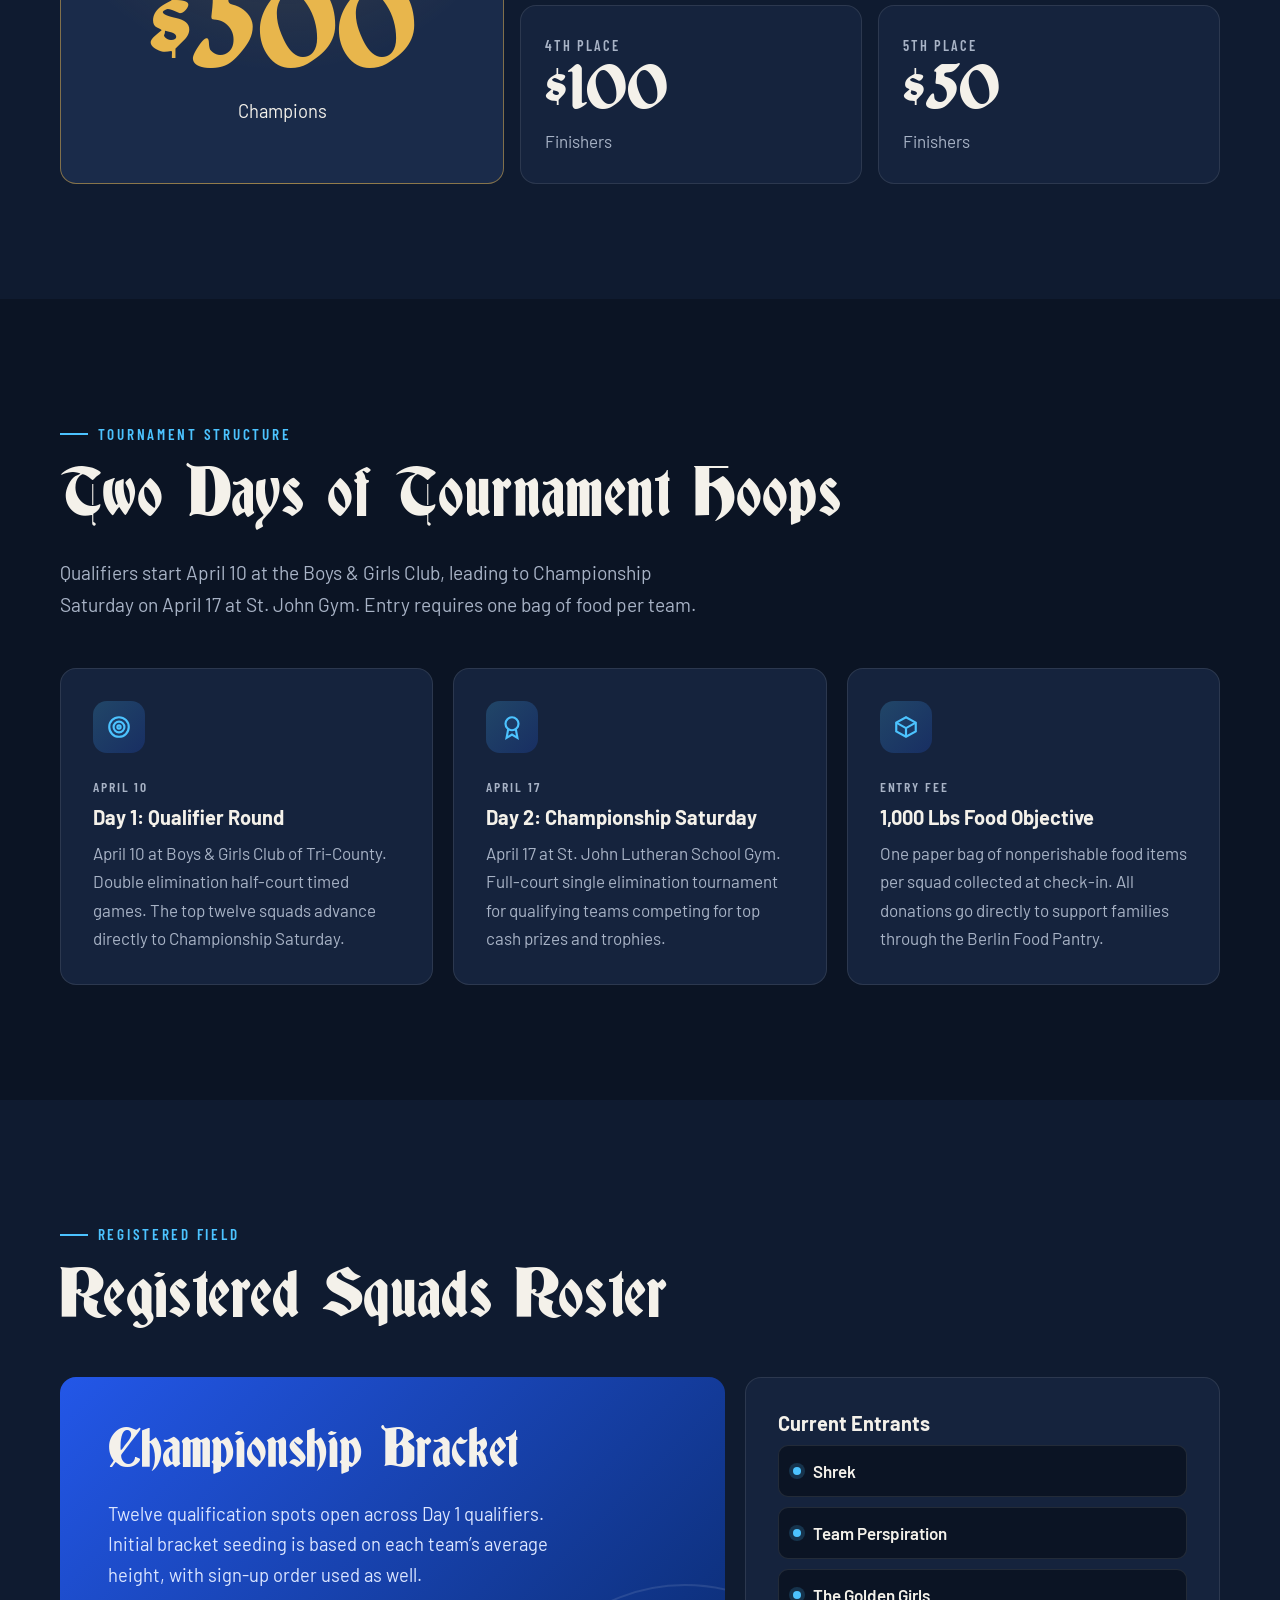
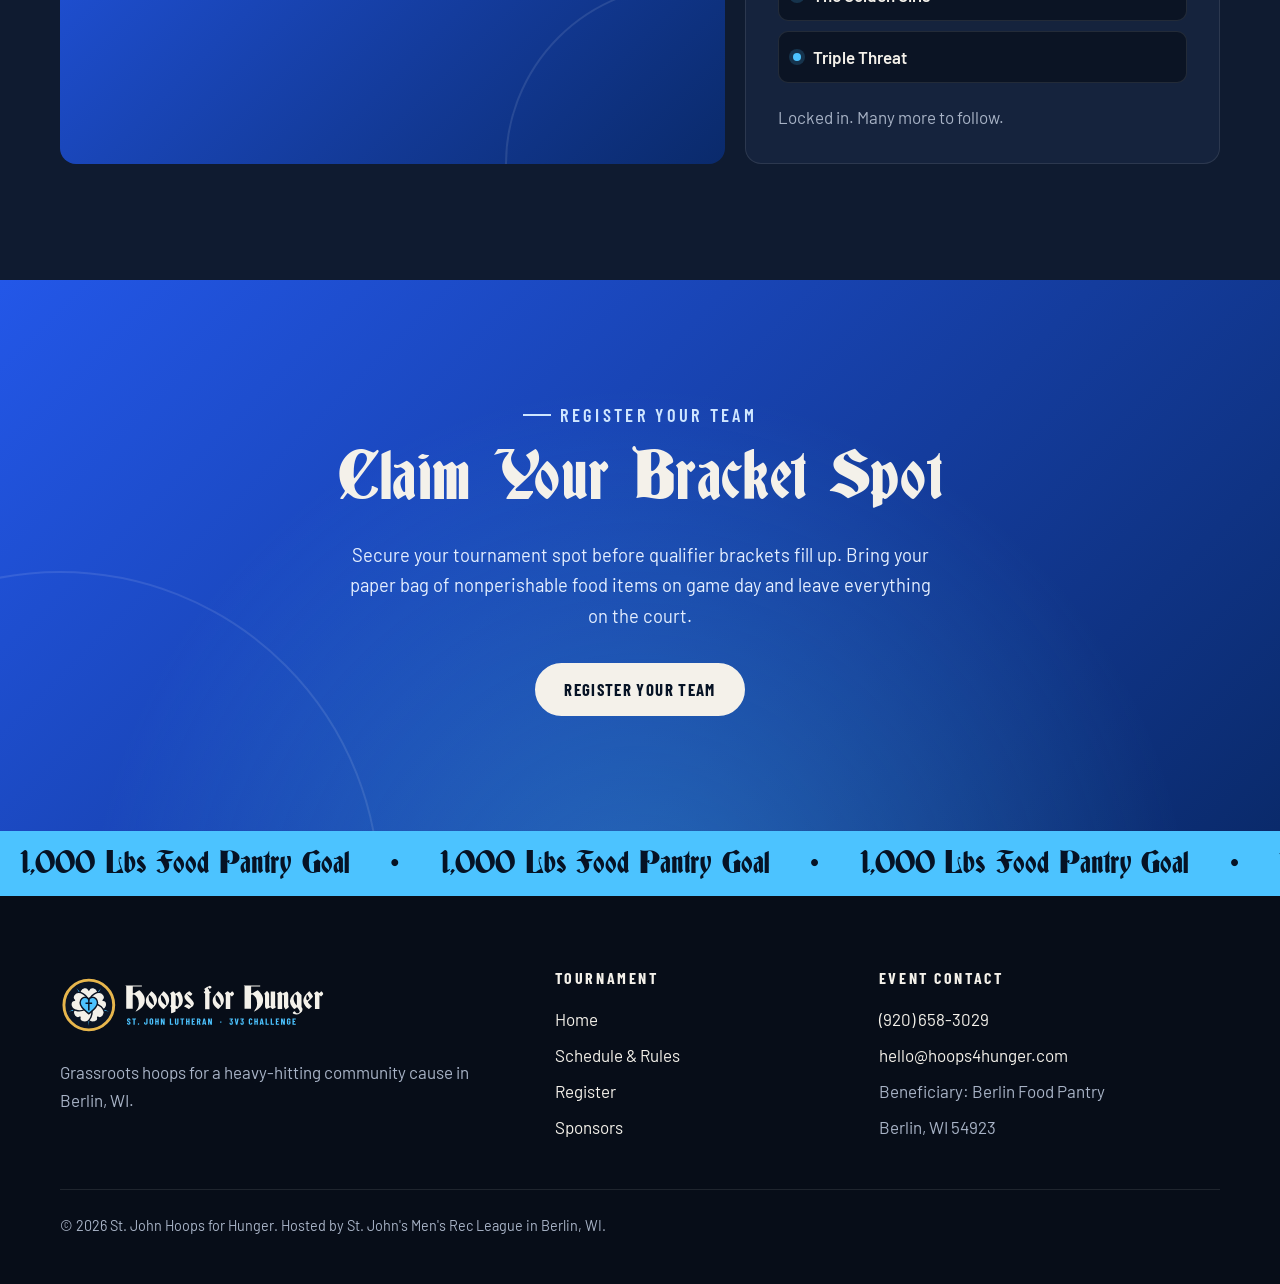
==== commit 95fff589: "Replace logo with new badge, rose lockup and icon New vector logo set in the site's fonts and colors" ====
--- a/index.html
+++ b/index.html
@@ -7,8 +7,14 @@
   <meta name="description" content="Join the St. John Lutheran Hoops for Hunger 3v3 Challenge in Berlin, WI. Fast-paced basketball, community impact, and all proceeds supporting local families facing food insecurity. Register your team today.">
   <meta property="og:title" content="St. John Hoops for Hunger 3v3 Challenge">
   <meta property="og:description" content="3v3 charity basketball tournament in Berlin, WI benefiting the Berlin Food Pantry.">
-  <meta property="og:image" content="images/logo.png">
-  <link rel="icon" type="image/png" href="images/logo.png">
+  <meta property="og:image" content="https://hoops4hunger.com/images/logo/hfh-share-1200x630.jpg">
+  <meta property="og:image:width" content="1200">
+  <meta property="og:image:height" content="630">
+  <meta name="twitter:card" content="summary_large_image">
+  <link rel="icon" type="image/svg+xml" href="images/logo/hfh-icon.svg">
+  <link rel="icon" type="image/png" sizes="32x32" href="images/logo/favicon-32.png">
+  <link rel="apple-touch-icon" href="images/logo/apple-touch-icon.png">
+  <meta name="theme-color" content="#0b1424">
   <link rel="preconnect" href="https://fonts.googleapis.com">
   <link rel="preconnect" href="https://fonts.gstatic.com" crossorigin>
   <link href="https://fonts.googleapis.com/css2?family=Barlow:ital,wght@0,400;0,500;0,600;0,700;1,400&family=Barlow+Condensed:wght@500;600;700&display=swap" rel="stylesheet">
@@ -19,7 +25,7 @@
   <a class="announce" href="register.html">Sign up before April 7!</a>
   <header class="nav">
     <div class="container nav-inner">
-      <a href="index.html" class="brand"><img src="images/logo.png" alt="St. John Lutheran Hoops for Hunger 3v3 Challenge logo"><span>Hoops for<br>Hunger</span></a>
+      <a href="index.html" class="brand"><img src="images/logo/hfh-lockup-compact.svg" width="646" height="148" alt="Hoops for Hunger home"></a>
       <button class="nav-toggle" aria-expanded="false" aria-controls="nav-links" aria-label="Menu"><span></span><span></span><span></span></button>
       <nav id="nav-links" class="nav-links">
         <a href="index.html" aria-current="page">Home</a>
@@ -33,7 +39,7 @@
   <main>
     <section class="hero">
       <div class="container center">
-        <img class="hero-badge" src="images/logo.png" alt="St. John Lutheran Hoops for Hunger 3v3 Challenge, est. 2026">
+        <img class="hero-badge" src="images/logo/hfh-badge.svg" width="512" height="512" alt="St. John Lutheran Hoops for Hunger 3v3 Challenge, est. 2026">
         <p class="eyebrow">3v3 Charity Tournament • Berlin, WI</p>
         <h1>St. John <span class="accent">Hoops for Hunger</span></h1>
         <p class="lead">Help us hit our 1,000 lbs donation target for the Berlin Food Pantry. Bring your squad, pack nonperishable items, and compete for $1,000 in total cash prizes.</p>
@@ -113,13 +119,16 @@
           </article>
           <article class="card">
             <h3>Current Entrants</h3>
-            <ul class="team-list">
-              <li>Shrek</li>
-              <li>Team Perspiration</li>
-              <li>The Golden Girls</li>
-              <li>Triple Threat</li>
-            </ul>
-            <p>Locked in. Many more to follow.</p>
+            <!-- Filled in live from api/teams.php; this list shows if that can't load. -->
+            <div id="entrants" aria-live="polite">
+              <ul class="team-list">
+                <li>Shrek</li>
+                <li>Team Perspiration</li>
+                <li>The Golden Girls</li>
+                <li>Triple Threat</li>
+              </ul>
+            </div>
+            <p id="entrants-note">Locked in. Many more to follow.</p>
           </article>
         </div>
       </div>
@@ -140,7 +149,7 @@
     <div class="container">
       <div class="footer-grid">
         <div>
-          <a href="index.html" class="brand"><img src="images/logo.png" alt=""><span>St. John<br>Hoops for Hunger</span></a>
+          <a href="index.html" class="brand"><img src="images/logo/hfh-lockup.svg" width="646" height="180" alt="Hoops for Hunger, St. John Lutheran 3v3 Challenge"></a>
           <p>Grassroots hoops for a heavy-hitting community cause in Berlin, WI.</p>
         </div>
         <div>
--- a/styles.css
+++ b/styles.css
@@ -102,8 +102,7 @@
 .nav { position: sticky; top: 0; z-index: 20; background: rgba(11, 20, 36, 0.9); backdrop-filter: blur(10px); border-bottom: 1px solid var(--line); }
 .nav-inner { display: flex; align-items: center; justify-content: space-between; height: 84px; }
 .brand { display: flex; align-items: center; gap: 0.8rem; text-decoration: none; color: var(--text); }
-.brand img { width: 60px; height: 60px; filter: drop-shadow(0 4px 10px rgba(0, 0, 0, 0.4)); }
-.brand span { font-family: var(--display); font-size: 1.7rem; line-height: 0.95; word-spacing: -0.15em; }
+.brand img { height: 54px; width: auto; display: block; }
 .nav-links { display: flex; align-items: center; gap: 2rem; }
 .nav-links a {
   color: var(--text); text-decoration: none;
@@ -136,7 +135,7 @@
     radial-gradient(ellipse at 50% 45%, rgba(11, 20, 36, 0.5) 0%, rgba(11, 20, 36, 0.62) 55%, rgba(11, 20, 36, 0.8) 100%),
     linear-gradient(180deg, rgba(10, 42, 107, 0.25) 0%, rgba(11, 20, 36, 0.15) 50%, var(--bg) 100%);
 }
-.hero-badge { width: 120px; height: 120px; margin: 0 auto 1.5rem; filter: drop-shadow(0 10px 30px rgba(0, 0, 0, 0.55)); }
+.hero-badge { width: 168px; height: 168px; margin: 0 auto 1.5rem; filter: drop-shadow(0 10px 30px rgba(0, 0, 0, 0.55)); }
 .hero h1 { margin-bottom: 0.3em; text-shadow: 0 6px 30px rgba(0, 0, 0, 0.5); }
 .hero h1 .accent { display: block; font-size: 1.12em; }
 .hero .lead { color: #e2e7ef; font-size: 1.25rem; }
@@ -224,6 +223,18 @@
   background: var(--bg); border: 1px solid var(--line); border-radius: 10px;
   padding: 0.7rem 0.9rem; font-weight: 600;
 }
+.team-more { margin: -0.4rem 0 1.25rem; }
+.team-more summary {
+  cursor: pointer; list-style: none; display: flex; align-items: center; justify-content: space-between; gap: 0.75rem;
+  font-family: var(--label); font-weight: 700; text-transform: uppercase; letter-spacing: 0.1em; font-size: 0.95rem;
+  color: var(--sky); padding: 0.7rem 0.9rem; border: 1px dashed rgba(76, 195, 255, 0.45); border-radius: 10px;
+}
+.team-more summary::-webkit-details-marker { display: none; }
+.team-more summary::after { content: ""; width: 9px; height: 9px; border-right: 2px solid currentColor; border-bottom: 2px solid currentColor; transform: rotate(45deg) translateY(-3px); transition: transform 0.2s; }
+.team-more[open] summary::after { transform: rotate(-135deg) translateY(-3px); }
+.team-more summary:hover { background: rgba(76, 195, 255, 0.08); }
+.team-more .team-list { margin: 0.6rem 0 0; max-height: 320px; overflow-y: auto; padding-right: 4px; }
+.team-count { color: var(--sky); font-weight: 700; }
 .team-list li::before { content: ""; width: 8px; height: 8px; border-radius: 50%; background: var(--sky); box-shadow: 0 0 0 4px rgba(76, 195, 255, 0.18); }
 
 /* CTA band */
@@ -283,6 +294,9 @@
 .form input:focus, .form textarea:focus { outline: none; border-color: var(--sky); box-shadow: 0 0 0 3px rgba(76, 195, 255, 0.25); }
 .form .invalid { border-color: #f87171; }
 .form .btn { width: 100%; margin-top: 0.3rem; }
+.hp { position: absolute; left: -10000px; width: 1px; height: 1px; overflow: hidden; }
+.form .btn[disabled] { opacity: 0.7; cursor: wait; transform: none; box-shadow: none; }
+.form-status a { color: inherit; }
 .form-status { margin: 0; min-height: 1.5em; font-weight: 600; }
 .form-status:empty { display: none; }
 .form-status.error { color: #f87171; }
@@ -325,7 +339,7 @@
 .footer { background: #070d18; padding: 4.5rem 0 2rem; color: var(--text-soft); }
 .footer-grid { display: grid; grid-template-columns: 1.6fr 1fr 1.2fr; gap: 2.5rem; }
 .footer .brand { margin-bottom: 1rem; }
-.footer .brand span { font-size: 2rem; }
+.footer .brand img { height: 74px; }
 .footer h3 { color: var(--text); font-family: var(--label); font-size: 1rem; text-transform: uppercase; letter-spacing: 0.16em; margin-bottom: 1rem; }
 .footer ul { list-style: none; padding: 0; margin: 0; display: grid; gap: 0.5rem; }
 .footer a { color: var(--text); text-decoration: none; }
@@ -360,9 +374,9 @@
   .timeline, .form-row { grid-template-columns: 1fr; }
   .hero-facts { grid-template-columns: 1fr; }
   .hero-facts li + li { border-left: 0; border-top: 1px solid var(--line); }
-  .hero-badge { width: 96px; height: 96px; }
-  .brand img { width: 50px; height: 50px; }
-  .brand span { font-size: 1.45rem; }
+  .hero-badge { width: 132px; height: 132px; }
+  .brand img { height: 40px; }
+  .footer .brand img { height: 56px; }
   .purse-item { padding: 1.4rem 1rem; }
 }
 @media (prefers-reduced-motion: reduce) {
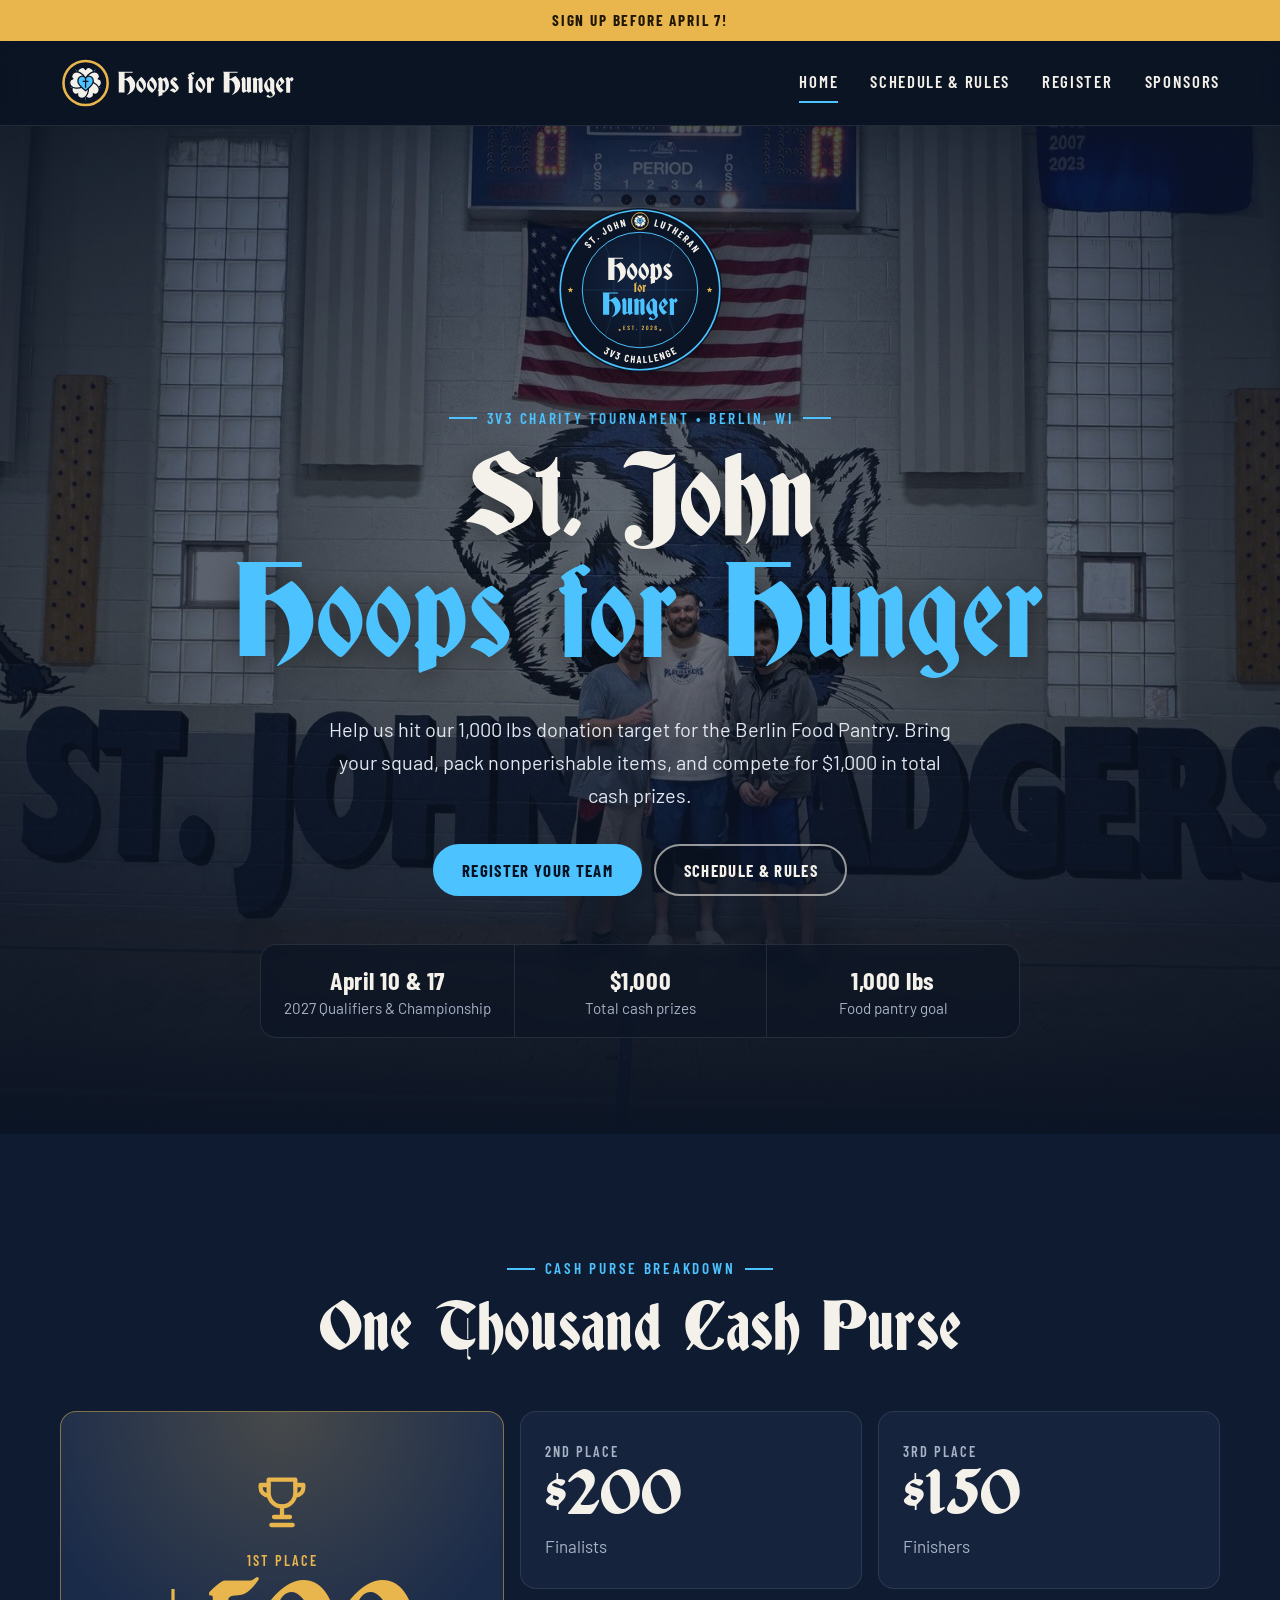
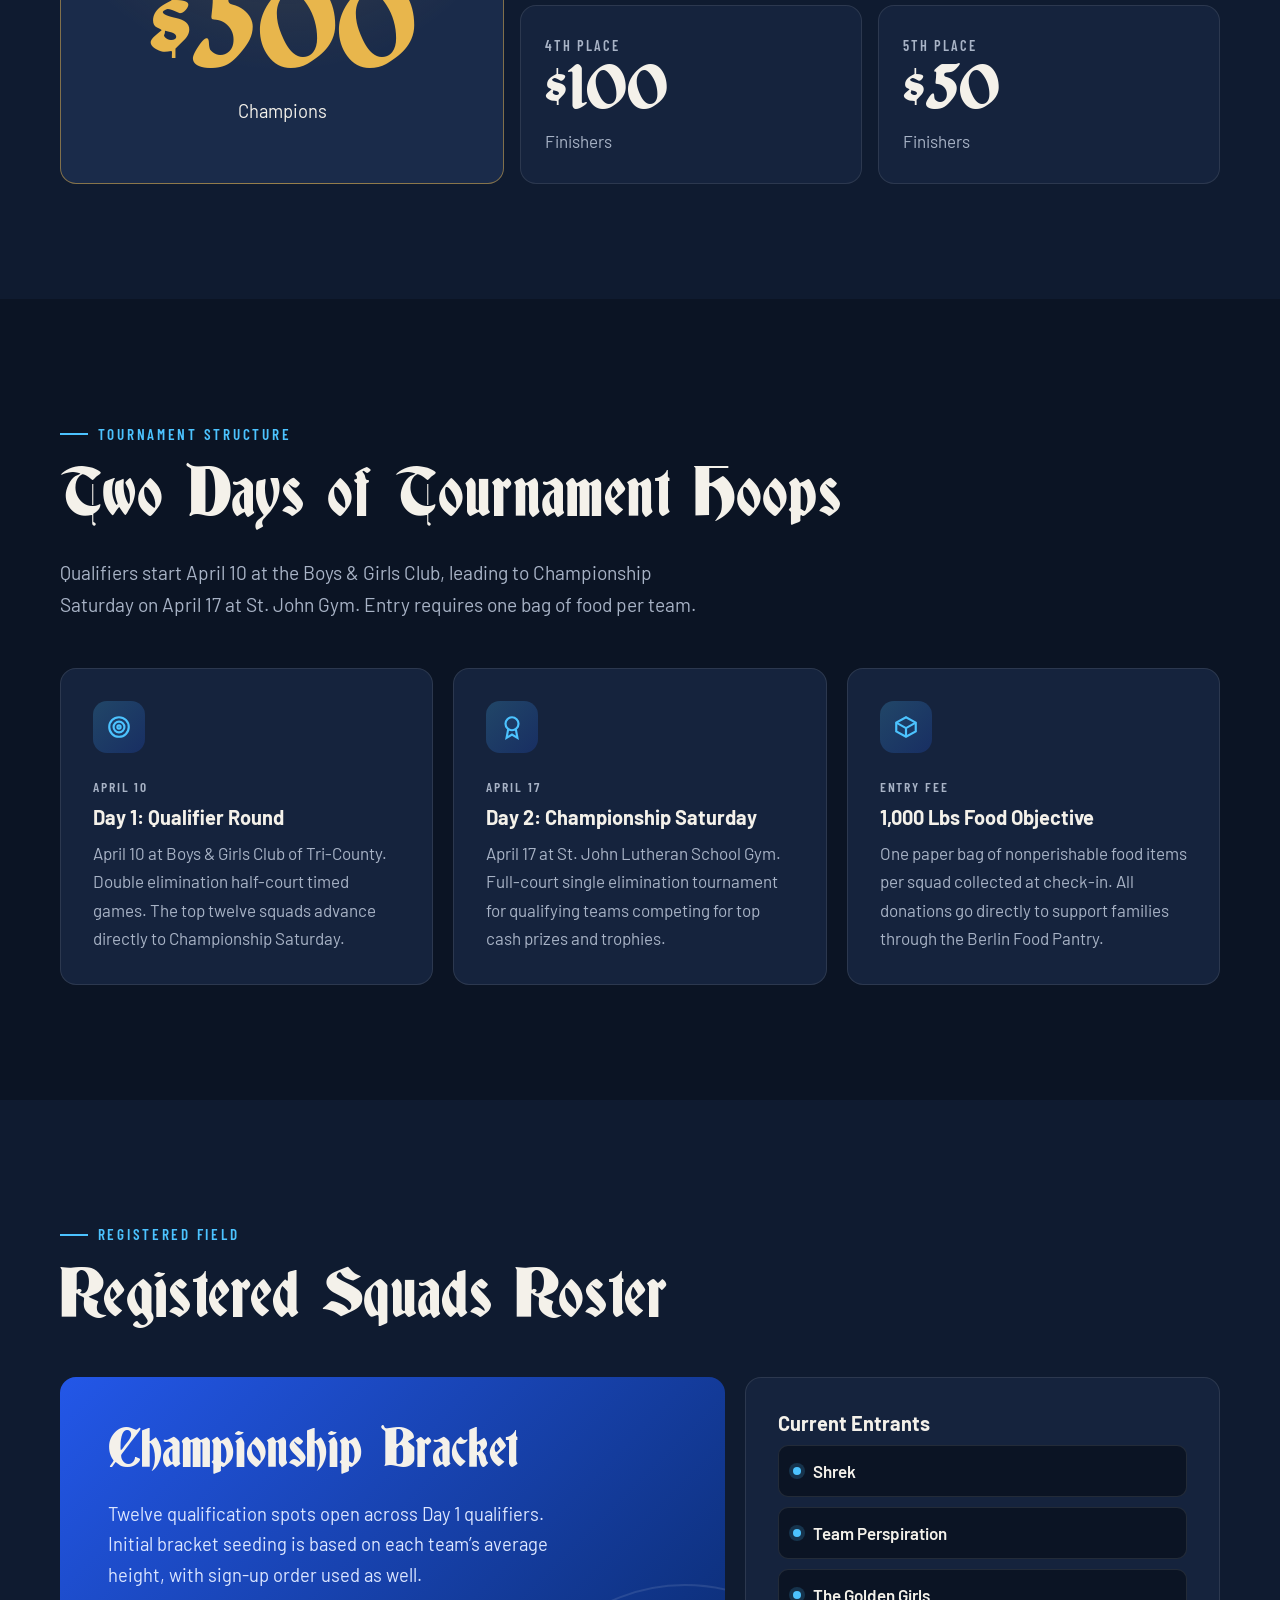
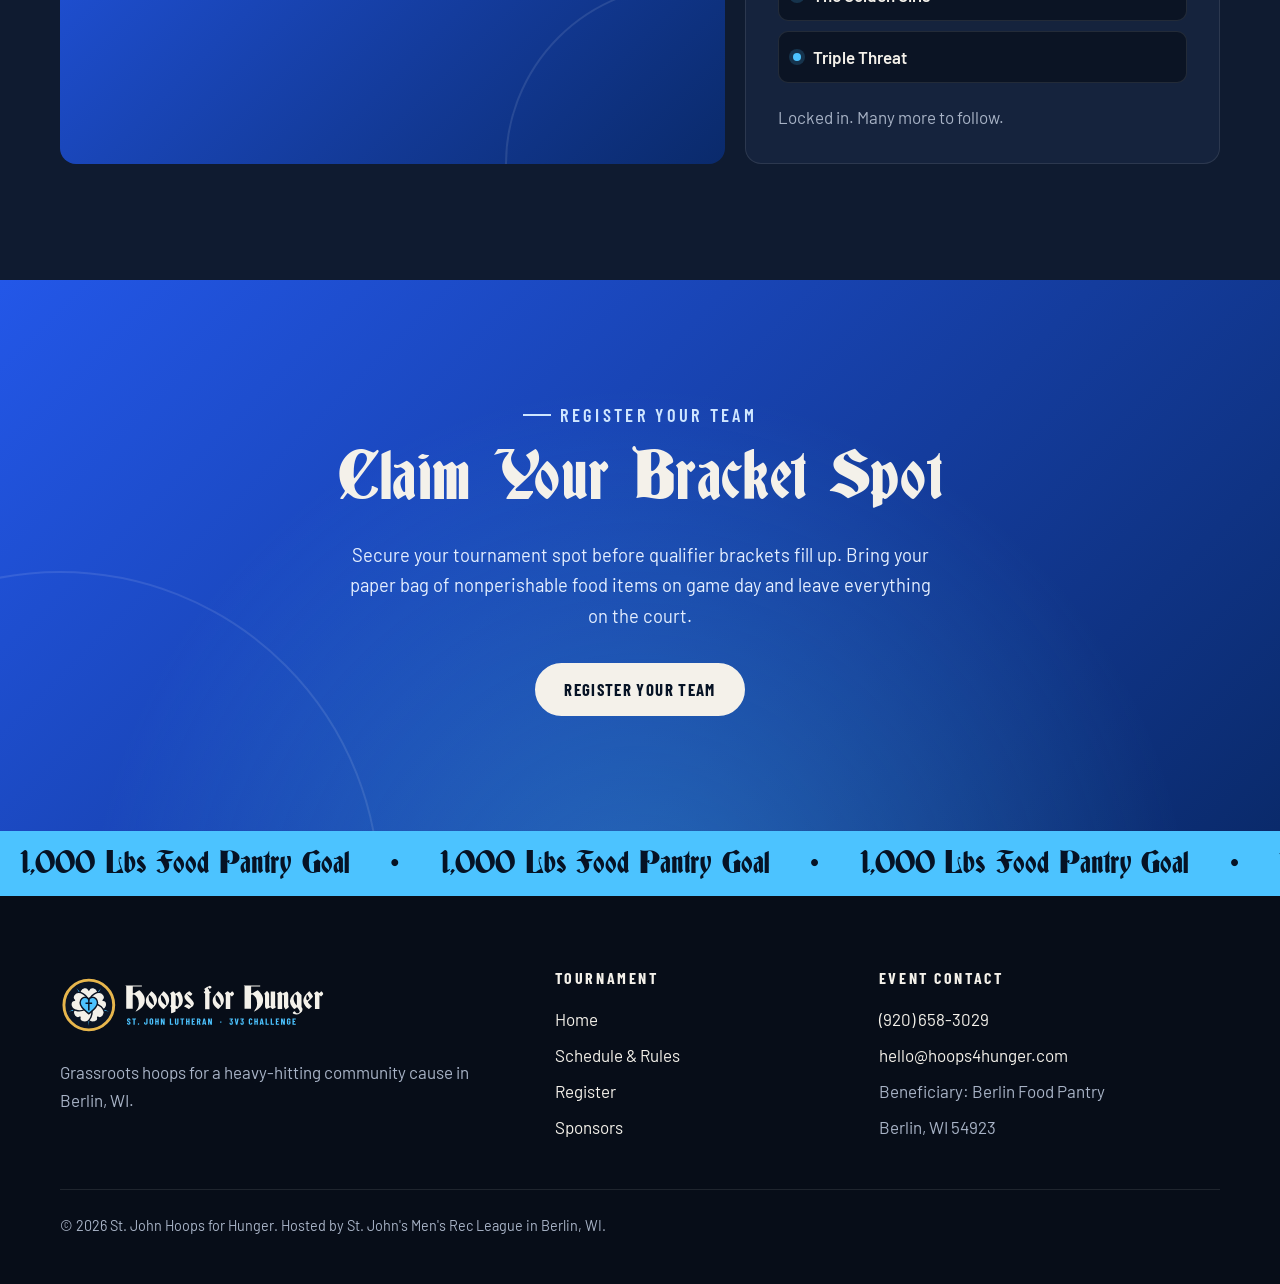
==== commit f672ac08: "Improve SEO: metadata, event structured data, sitemap and redirects - Rewrite titles and description" ====
--- a/index.html
+++ b/index.html
@@ -3,14 +3,24 @@
 <head>
   <meta charset="utf-8">
   <meta name="viewport" content="width=device-width, initial-scale=1">
-  <title>Hoops for Hunger 3v3 Challenge | St. John Lutheran Charity Basketball Event</title>
-  <meta name="description" content="Join the St. John Lutheran Hoops for Hunger 3v3 Challenge in Berlin, WI. Fast-paced basketball, community impact, and all proceeds supporting local families facing food insecurity. Register your team today.">
-  <meta property="og:title" content="St. John Hoops for Hunger 3v3 Challenge">
-  <meta property="og:description" content="3v3 charity basketball tournament in Berlin, WI benefiting the Berlin Food Pantry.">
+  <title>Hoops for Hunger 3v3 Basketball Tournament | Berlin, WI</title>
+  <meta name="description" content="St. John Lutheran&#x27;s 3v3 charity basketball tournament in Berlin, WI. Compete for $1,000 in prizes and help collect 1,000 lbs of food for the Berlin Food Pantry.">
+  <link rel="canonical" href="https://hoops4hunger.com/">
+  <meta name="robots" content="index, follow, max-image-preview:large">
+  <meta property="og:type" content="website">
+  <meta property="og:site_name" content="Hoops for Hunger">
+  <meta property="og:locale" content="en_US">
+  <meta property="og:url" content="https://hoops4hunger.com/">
+  <meta property="og:title" content="Hoops for Hunger 3v3 Basketball Tournament | Berlin, WI">
+  <meta property="og:description" content="St. John Lutheran&#x27;s 3v3 charity basketball tournament in Berlin, WI. Compete for $1,000 in prizes and help collect 1,000 lbs of food for the Berlin Food Pantry.">
   <meta property="og:image" content="https://hoops4hunger.com/images/logo/hfh-share-1200x630.jpg">
   <meta property="og:image:width" content="1200">
   <meta property="og:image:height" content="630">
+  <meta property="og:image:alt" content="Hoops for Hunger 3v3 Challenge logo, St. John Lutheran, Berlin, WI">
   <meta name="twitter:card" content="summary_large_image">
+  <meta name="twitter:title" content="Hoops for Hunger 3v3 Basketball Tournament | Berlin, WI">
+  <meta name="twitter:description" content="St. John Lutheran&#x27;s 3v3 charity basketball tournament in Berlin, WI. Compete for $1,000 in prizes and help collect 1,000 lbs of food for the Berlin Food Pantry.">
+  <meta name="twitter:image" content="https://hoops4hunger.com/images/logo/hfh-share-1200x630.jpg">
   <link rel="icon" type="image/svg+xml" href="images/logo/hfh-icon.svg">
   <link rel="icon" type="image/png" sizes="32x32" href="images/logo/favicon-32.png">
   <link rel="apple-touch-icon" href="images/logo/apple-touch-icon.png">
@@ -20,6 +30,177 @@
   <link href="https://fonts.googleapis.com/css2?family=Barlow:ital,wght@0,400;0,500;0,600;0,700;1,400&family=Barlow+Condensed:wght@500;600;700&display=swap" rel="stylesheet">
   <link rel="preload" href="fonts/Deutsch.ttf" as="font" type="font/ttf" crossorigin>
   <link rel="stylesheet" href="styles.css">
+  <script type="application/ld+json">
+{
+  "@context": "https://schema.org",
+  "@graph": [
+    {
+      "@type": "WebSite",
+      "@id": "https://hoops4hunger.com/#website",
+      "url": "https://hoops4hunger.com/",
+      "name": "Hoops for Hunger",
+      "publisher": {
+        "@id": "https://hoops4hunger.com/#organization"
+      },
+      "inLanguage": "en-US"
+    },
+    {
+      "@type": "SportsOrganization",
+      "@id": "https://hoops4hunger.com/#organization",
+      "name": "St. John Hoops for Hunger",
+      "alternateName": "Hoops for Hunger",
+      "url": "https://hoops4hunger.com/",
+      "logo": "https://hoops4hunger.com/images/logo/hfh-badge-1024.png",
+      "email": "hello@hoops4hunger.com",
+      "telephone": "+1-920-658-3029",
+      "sport": "Basketball",
+      "address": {
+        "@type": "PostalAddress",
+        "addressLocality": "Berlin",
+        "addressRegion": "WI",
+        "postalCode": "54923",
+        "addressCountry": "US"
+      },
+      "description": "Hosted by St. John's Men's Rec League in Berlin, WI, benefiting the Berlin Food Pantry."
+    },
+    {
+      "@type": "SportsEvent",
+      "@id": "https://hoops4hunger.com/#event",
+      "name": "St. John Hoops for Hunger 3v3 Challenge 2027",
+      "description": "3v3 charity basketball tournament in Berlin, WI. Entry is one paper bag of nonperishable food per team; all food goes to the Berlin Food Pantry, with a 1,000 lb goal and $1,000 in cash prizes.",
+      "startDate": "2027-04-10T09:00:00-05:00",
+      "endDate": "2027-04-17",
+      "location": [
+        {
+          "@type": "Place",
+          "name": "Boys & Girls Club of the Tri-County Area",
+          "address": {
+            "@type": "PostalAddress",
+            "streetAddress": "344 Broadway St",
+            "addressLocality": "Berlin",
+            "addressRegion": "WI",
+            "postalCode": "54923",
+            "addressCountry": "US"
+          }
+        },
+        {
+          "@type": "Place",
+          "name": "St. John Lutheran School Gym",
+          "address": {
+            "@type": "PostalAddress",
+            "streetAddress": "146 Mound St",
+            "addressLocality": "Berlin",
+            "addressRegion": "WI",
+            "postalCode": "54923",
+            "addressCountry": "US"
+          }
+        }
+      ],
+      "offers": {
+        "@type": "Offer",
+        "url": "https://hoops4hunger.com/register.html",
+        "price": "0",
+        "priceCurrency": "USD",
+        "availability": "https://schema.org/InStock",
+        "validThrough": "2027-04-07T23:59:00-05:00",
+        "description": "Team entry: one paper bag of nonperishable food per team"
+      },
+      "subEvent": [
+        {
+          "@type": "SportsEvent",
+          "name": "Hoops for Hunger 3v3 Qualifier Round",
+          "startDate": "2027-04-10T09:00:00-05:00",
+          "endDate": "2027-04-10",
+          "location": {
+            "@type": "Place",
+            "name": "Boys & Girls Club of the Tri-County Area",
+            "address": {
+              "@type": "PostalAddress",
+              "streetAddress": "344 Broadway St",
+              "addressLocality": "Berlin",
+              "addressRegion": "WI",
+              "postalCode": "54923",
+              "addressCountry": "US"
+            }
+          },
+          "description": "Day 1: 15-minute half-court double-elimination qualifier games. The top 12 teams advance to Championship Saturday.",
+          "eventStatus": "https://schema.org/EventScheduled",
+          "eventAttendanceMode": "https://schema.org/OfflineEventAttendanceMode",
+          "sport": "Basketball",
+          "organizer": {
+            "@id": "https://hoops4hunger.com/#organization"
+          },
+          "image": [
+            "https://hoops4hunger.com/images/logo/hfh-share-1200x630.jpg",
+            "https://hoops4hunger.com/images/logo/hfh-badge-1024.png",
+            "https://hoops4hunger.com/images/hero.jpg"
+          ],
+          "offers": {
+            "@type": "Offer",
+            "url": "https://hoops4hunger.com/register.html",
+            "price": "0",
+            "priceCurrency": "USD",
+            "availability": "https://schema.org/InStock",
+            "validThrough": "2027-04-07T23:59:00-05:00",
+            "description": "Team entry: one paper bag of nonperishable food per team"
+          }
+        },
+        {
+          "@type": "SportsEvent",
+          "name": "Hoops for Hunger 3v3 Championship Saturday",
+          "startDate": "2027-04-17T09:00:00-05:00",
+          "endDate": "2027-04-17",
+          "location": {
+            "@type": "Place",
+            "name": "St. John Lutheran School Gym",
+            "address": {
+              "@type": "PostalAddress",
+              "streetAddress": "146 Mound St",
+              "addressLocality": "Berlin",
+              "addressRegion": "WI",
+              "postalCode": "54923",
+              "addressCountry": "US"
+            }
+          },
+          "description": "Day 2: full-court single-elimination championship bracket for the top 12 teams, with $1,000 in cash prizes.",
+          "eventStatus": "https://schema.org/EventScheduled",
+          "eventAttendanceMode": "https://schema.org/OfflineEventAttendanceMode",
+          "sport": "Basketball",
+          "organizer": {
+            "@id": "https://hoops4hunger.com/#organization"
+          },
+          "image": [
+            "https://hoops4hunger.com/images/logo/hfh-share-1200x630.jpg",
+            "https://hoops4hunger.com/images/logo/hfh-badge-1024.png",
+            "https://hoops4hunger.com/images/hero.jpg"
+          ],
+          "offers": {
+            "@type": "Offer",
+            "url": "https://hoops4hunger.com/register.html",
+            "price": "0",
+            "priceCurrency": "USD",
+            "availability": "https://schema.org/InStock",
+            "validThrough": "2027-04-07T23:59:00-05:00",
+            "description": "Team entry: one paper bag of nonperishable food per team"
+          }
+        }
+      ],
+      "eventStatus": "https://schema.org/EventScheduled",
+      "eventAttendanceMode": "https://schema.org/OfflineEventAttendanceMode",
+      "sport": "Basketball",
+      "organizer": {
+        "@id": "https://hoops4hunger.com/#organization"
+      },
+      "image": [
+        "https://hoops4hunger.com/images/logo/hfh-share-1200x630.jpg",
+        "https://hoops4hunger.com/images/logo/hfh-badge-1024.png",
+        "https://hoops4hunger.com/images/hero.jpg"
+      ],
+      "url": "https://hoops4hunger.com/"
+    }
+  ]
+}
+  </script>
 </head>
 <body>
   <a class="announce" href="register.html">Sign up before April 7!</a>
@@ -48,7 +229,7 @@
           <a href="schedule-rules.html" class="btn btn-outline">Schedule &amp; Rules</a>
         </div>
         <ul class="hero-facts">
-          <li><strong>April 10 &amp; 17</strong>Qualifiers &amp; Championship</li>
+          <li><strong>April 10 &amp; 17</strong>2027 Qualifiers &amp; Championship</li>
           <li><strong>$1,000</strong>Total cash prizes</li>
           <li><strong>1,000 lbs</strong>Food pantry goal</li>
         </ul>
--- a/styles.css
+++ b/styles.css
@@ -36,7 +36,7 @@
   line-height: 1.65;
   -webkit-font-smoothing: antialiased;
 }
-img { max-width: 100%; display: block; }
+img { max-width: 100%; height: auto; display: block; }
 a { color: var(--sky); }
 p { margin: 0 0 1em; }
 
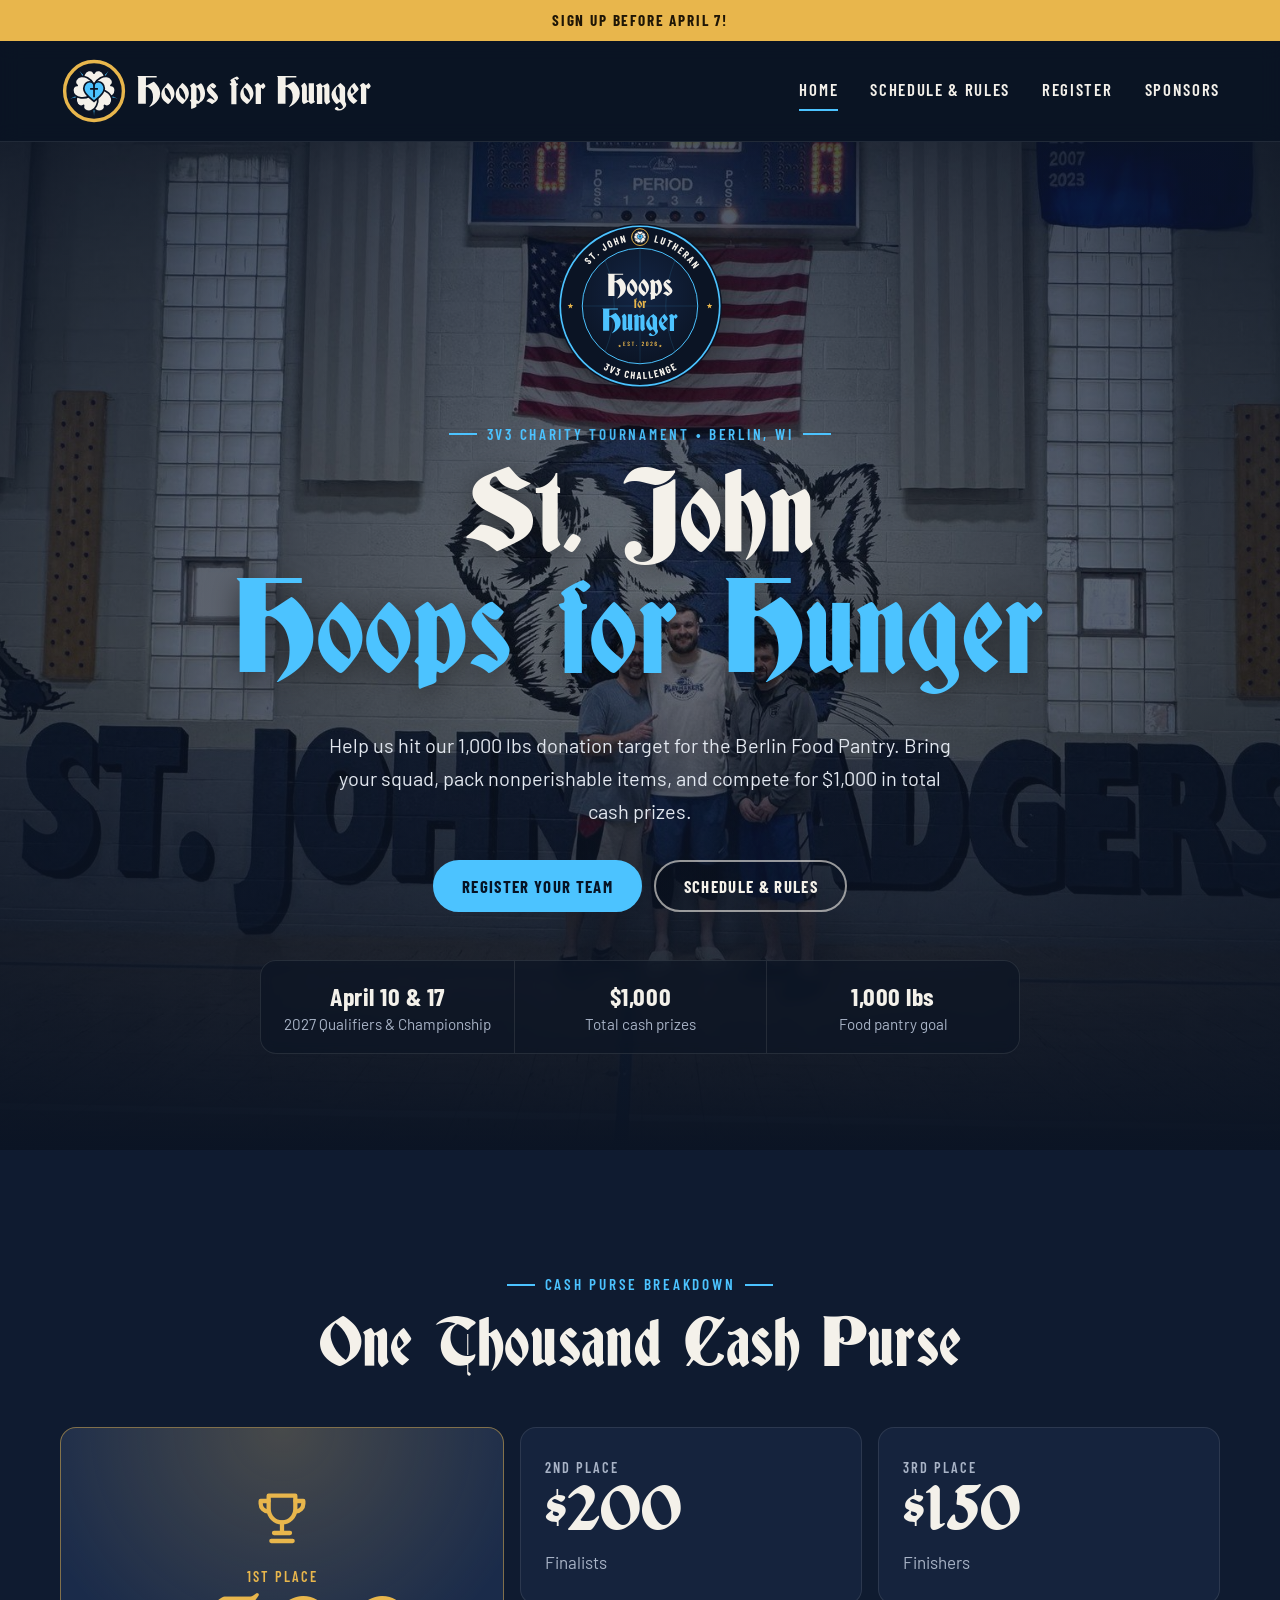
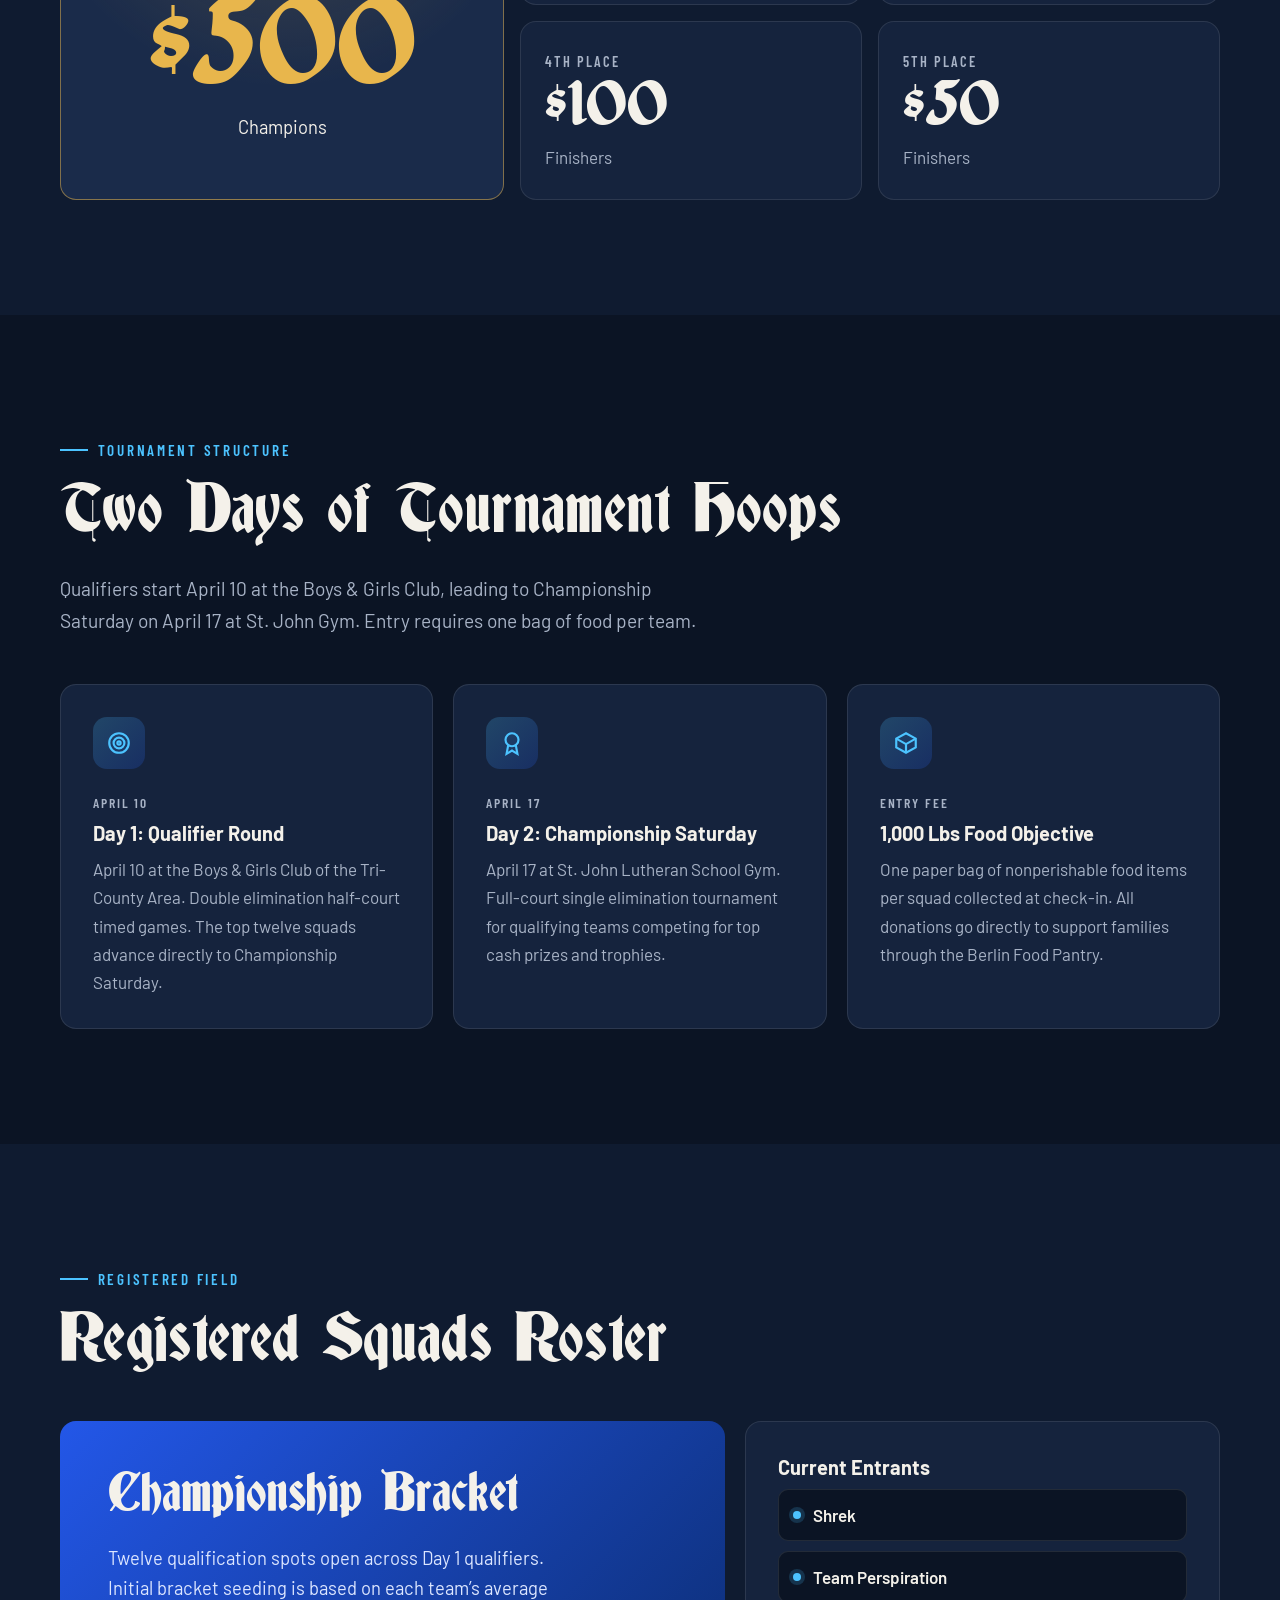
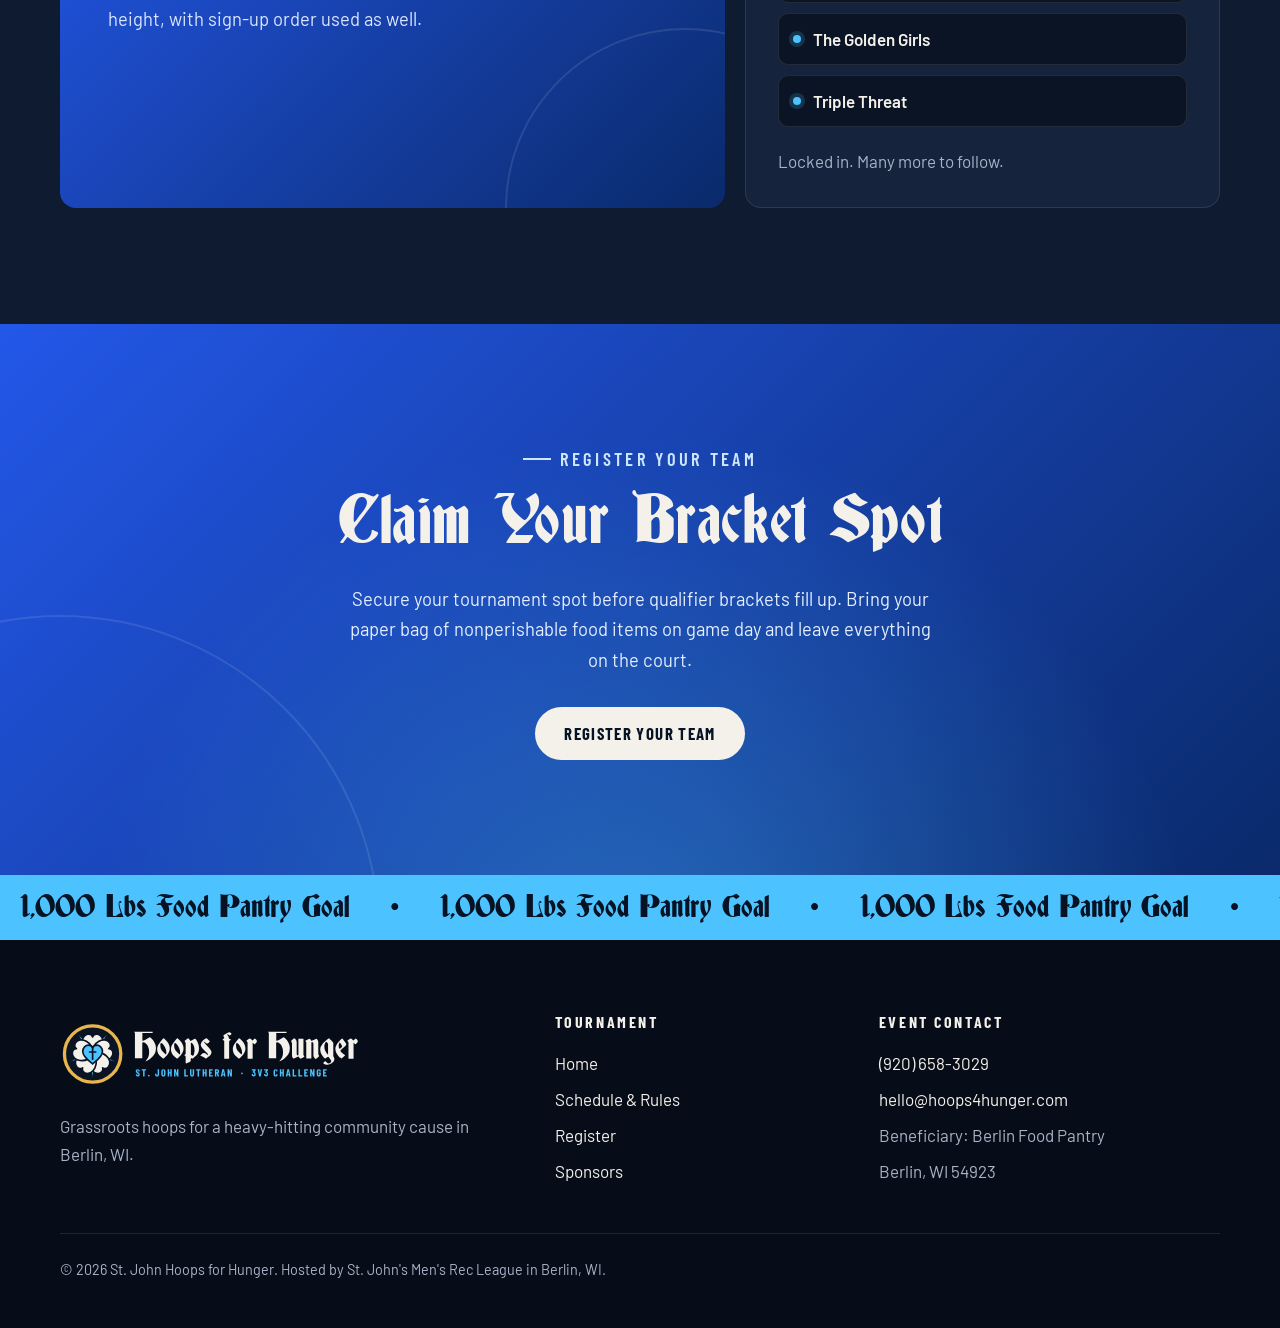
==== commit 24427582: "Enlarge header logo; fix phone label wrap, edge overflow and copy nits - Header lockup 72px tall on " ====
--- a/index.html
+++ b/index.html
@@ -269,7 +269,7 @@
             <div class="card-icon"><svg viewBox="0 0 24 24" fill="none" stroke="currentColor" stroke-width="2" aria-hidden="true"><circle cx="12" cy="12" r="9"/><circle cx="12" cy="12" r="5"/><circle cx="12" cy="12" r="1.5"/></svg></div>
             <p class="card-meta">April 10</p>
             <h3>Day 1: Qualifier Round</h3>
-            <p>April 10 at Boys &amp; Girls Club of Tri-County. Double elimination half-court timed games. The top twelve squads advance directly to Championship Saturday.</p>
+            <p>April 10 at the Boys &amp; Girls Club of the Tri-County Area. Double elimination half-court timed games. The top twelve squads advance directly to Championship Saturday.</p>
           </article>
           <article class="card">
             <div class="card-icon"><svg viewBox="0 0 24 24" fill="none" stroke="currentColor" stroke-width="2" aria-hidden="true"><circle cx="12" cy="9" r="6"/><path d="M8.5 14 7 22l5-3 5 3-1.5-8"/></svg></div>
--- a/styles.css
+++ b/styles.css
@@ -26,7 +26,7 @@
 }
 
 *, *::before, *::after { box-sizing: border-box; }
-html { scroll-behavior: smooth; scroll-padding-top: 96px; }
+html { scroll-behavior: smooth; scroll-padding-top: 116px; }
 body {
   margin: 0;
   font-family: var(--body);
@@ -100,9 +100,10 @@
 }
 .announce:hover { text-decoration: underline; }
 .nav { position: sticky; top: 0; z-index: 20; background: rgba(11, 20, 36, 0.9); backdrop-filter: blur(10px); border-bottom: 1px solid var(--line); }
-.nav-inner { display: flex; align-items: center; justify-content: space-between; height: 84px; }
+.nav-inner { display: flex; align-items: center; justify-content: space-between; gap: 1.5rem; height: 100px; }
 .brand { display: flex; align-items: center; gap: 0.8rem; text-decoration: none; color: var(--text); }
-.brand img { height: 54px; width: auto; display: block; }
+.brand { flex: none; }
+.brand img { height: 72px; width: auto; max-width: none; display: block; }
 .nav-links { display: flex; align-items: center; gap: 2rem; }
 .nav-links a {
   color: var(--text); text-decoration: none;
@@ -251,10 +252,10 @@
 .feature-row { display: grid; grid-template-columns: 1fr 1fr; gap: clamp(2rem, 5vw, 4.5rem); align-items: center; }
 .feature-media { position: relative; }
 .feature-media img { border-radius: var(--radius); width: 100%; aspect-ratio: 4 / 3; object-fit: cover; box-shadow: var(--shadow); position: relative; z-index: 1; }
-.feature-media::before { content: ""; position: absolute; inset: 18px -18px -18px 18px; border: 2px solid rgba(76, 195, 255, 0.35); border-radius: var(--radius); }
+.feature-media::before { content: ""; position: absolute; inset: 14px -14px -14px 14px; border: 2px solid rgba(76, 195, 255, 0.35); border-radius: var(--radius); }
 figure.feature-media::before { display: none; }
 .feature-rows:not(.no-alt) .feature-row:nth-child(even) .feature-media { order: 2; }
-.feature-rows:not(.no-alt) .feature-row:nth-child(even) .feature-media::before { inset: 18px 18px -18px -18px; }
+.feature-rows:not(.no-alt) .feature-row:nth-child(even) .feature-media::before { inset: 14px 14px -14px -14px; }
 .feature-row h2 { font-size: clamp(2.3rem, 4.8vw, 3.4rem); }
 .feature-row p { color: var(--text-soft); }
 .rule-num { font-family: var(--display); font-size: 4.5rem; line-height: 0.8; color: rgba(76, 195, 255, 0.25); display: block; margin-bottom: 0.5rem; }
@@ -301,7 +302,7 @@
 .form-status:empty { display: none; }
 .form-status.error { color: #f87171; }
 .form-status.ok { color: #4ade80; }
-.side-card { position: sticky; top: 110px; border-top: 3px solid var(--gold); }
+.side-card { position: sticky; top: 124px; border-top: 3px solid var(--gold); }
 .side-card .card-icon { background: rgba(232, 182, 76, 0.16); color: var(--gold); }
 
 /* Sponsors */
@@ -339,7 +340,7 @@
 .footer { background: #070d18; padding: 4.5rem 0 2rem; color: var(--text-soft); }
 .footer-grid { display: grid; grid-template-columns: 1.6fr 1fr 1.2fr; gap: 2.5rem; }
 .footer .brand { margin-bottom: 1rem; }
-.footer .brand img { height: 74px; }
+.footer .brand img { height: 84px; max-width: 100%; }
 .footer h3 { color: var(--text); font-family: var(--label); font-size: 1rem; text-transform: uppercase; letter-spacing: 0.16em; margin-bottom: 1rem; }
 .footer ul { list-style: none; padding: 0; margin: 0; display: grid; gap: 0.5rem; }
 .footer a { color: var(--text); text-decoration: none; }
@@ -352,6 +353,9 @@
   .timeline::before { display: none; }
 }
 @media (max-width: 860px) {
+  .nav-inner { height: 84px; }
+  .brand img { height: 60px; }
+  html { scroll-padding-top: 100px; }
   .nav-toggle { display: block; }
   .nav-links {
     display: none; position: absolute; top: 84px; left: 0; right: 0;
@@ -373,10 +377,13 @@
 @media (max-width: 560px) {
   .timeline, .form-row { grid-template-columns: 1fr; }
   .hero-facts { grid-template-columns: 1fr; }
+  .eyebrow { letter-spacing: 0.12em; }
+  .center .eyebrow::before, .center .eyebrow::after { display: none; }
+  .center .eyebrow { text-wrap: balance; }
   .hero-facts li + li { border-left: 0; border-top: 1px solid var(--line); }
   .hero-badge { width: 132px; height: 132px; }
-  .brand img { height: 40px; }
-  .footer .brand img { height: 56px; }
+  .brand img { height: 52px; }
+  .footer .brand img { height: 64px; }
   .purse-item { padding: 1.4rem 1rem; }
 }
 @media (prefers-reduced-motion: reduce) {
